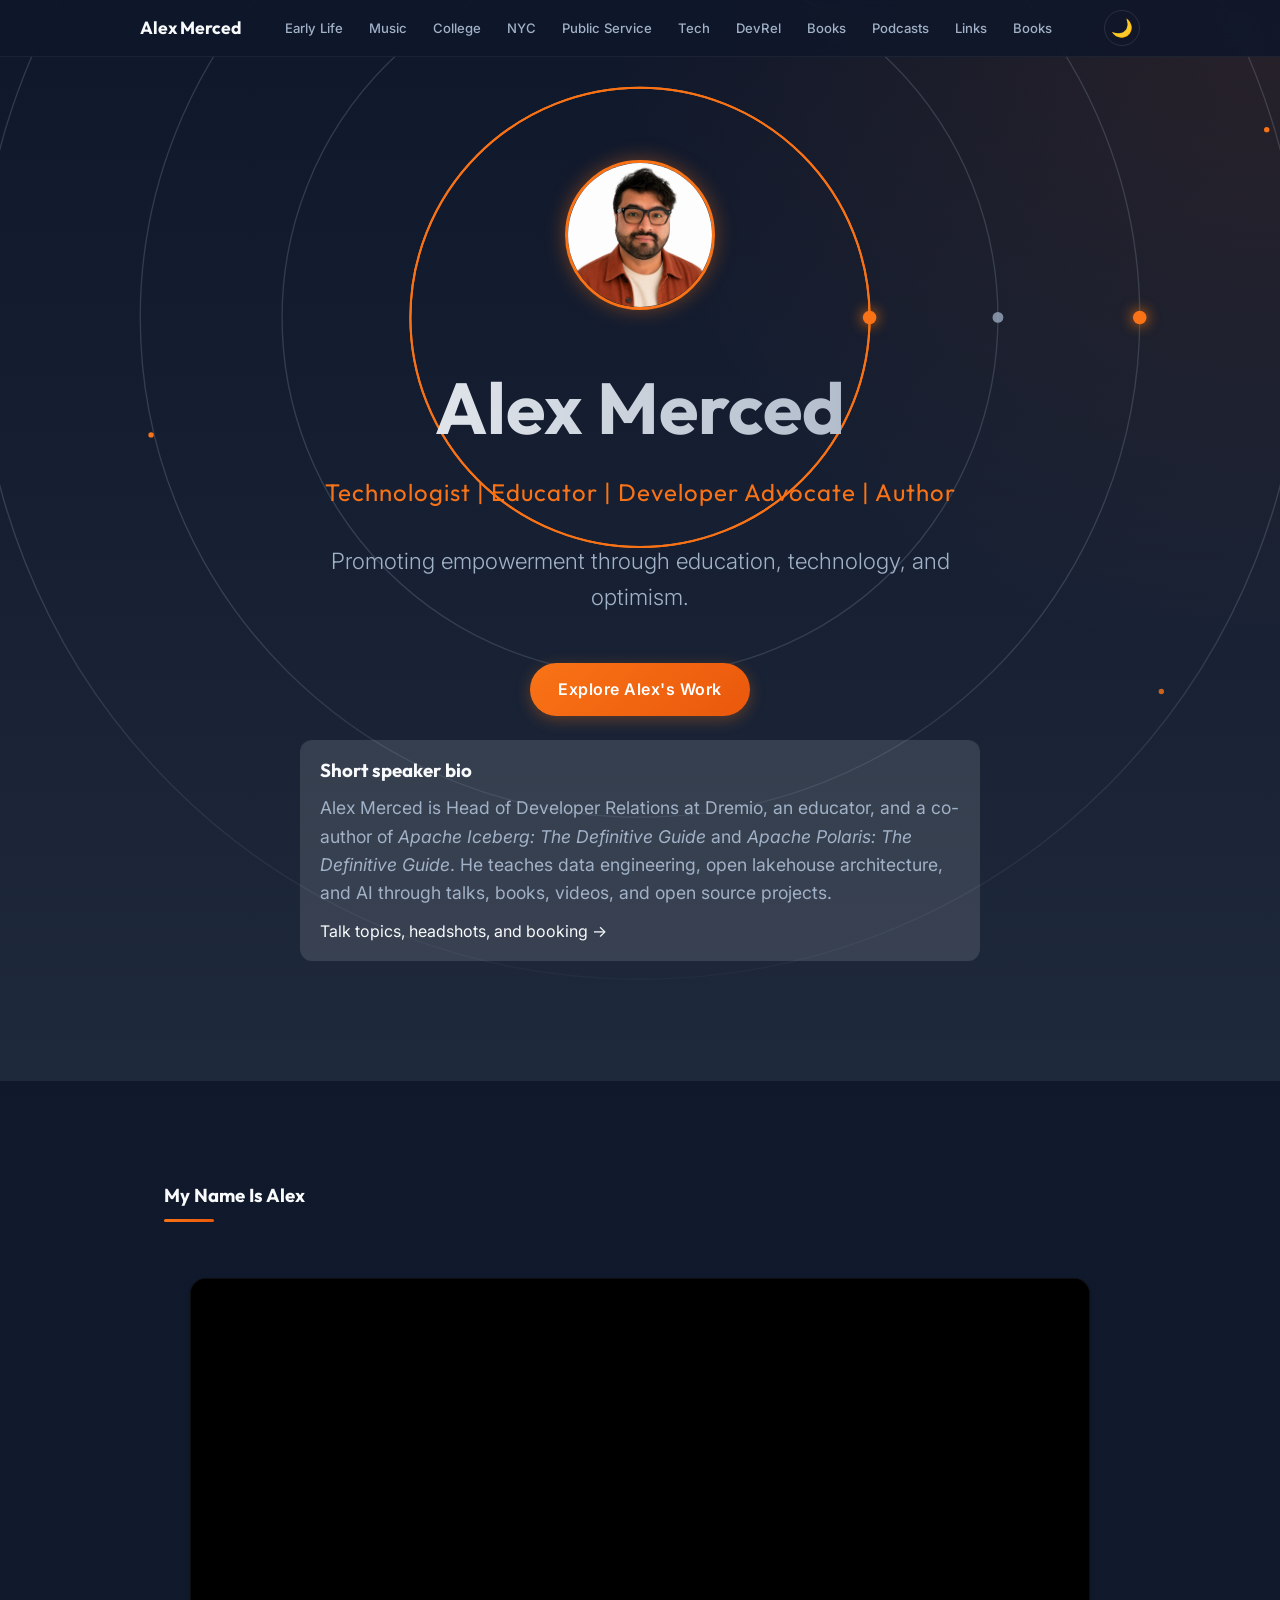
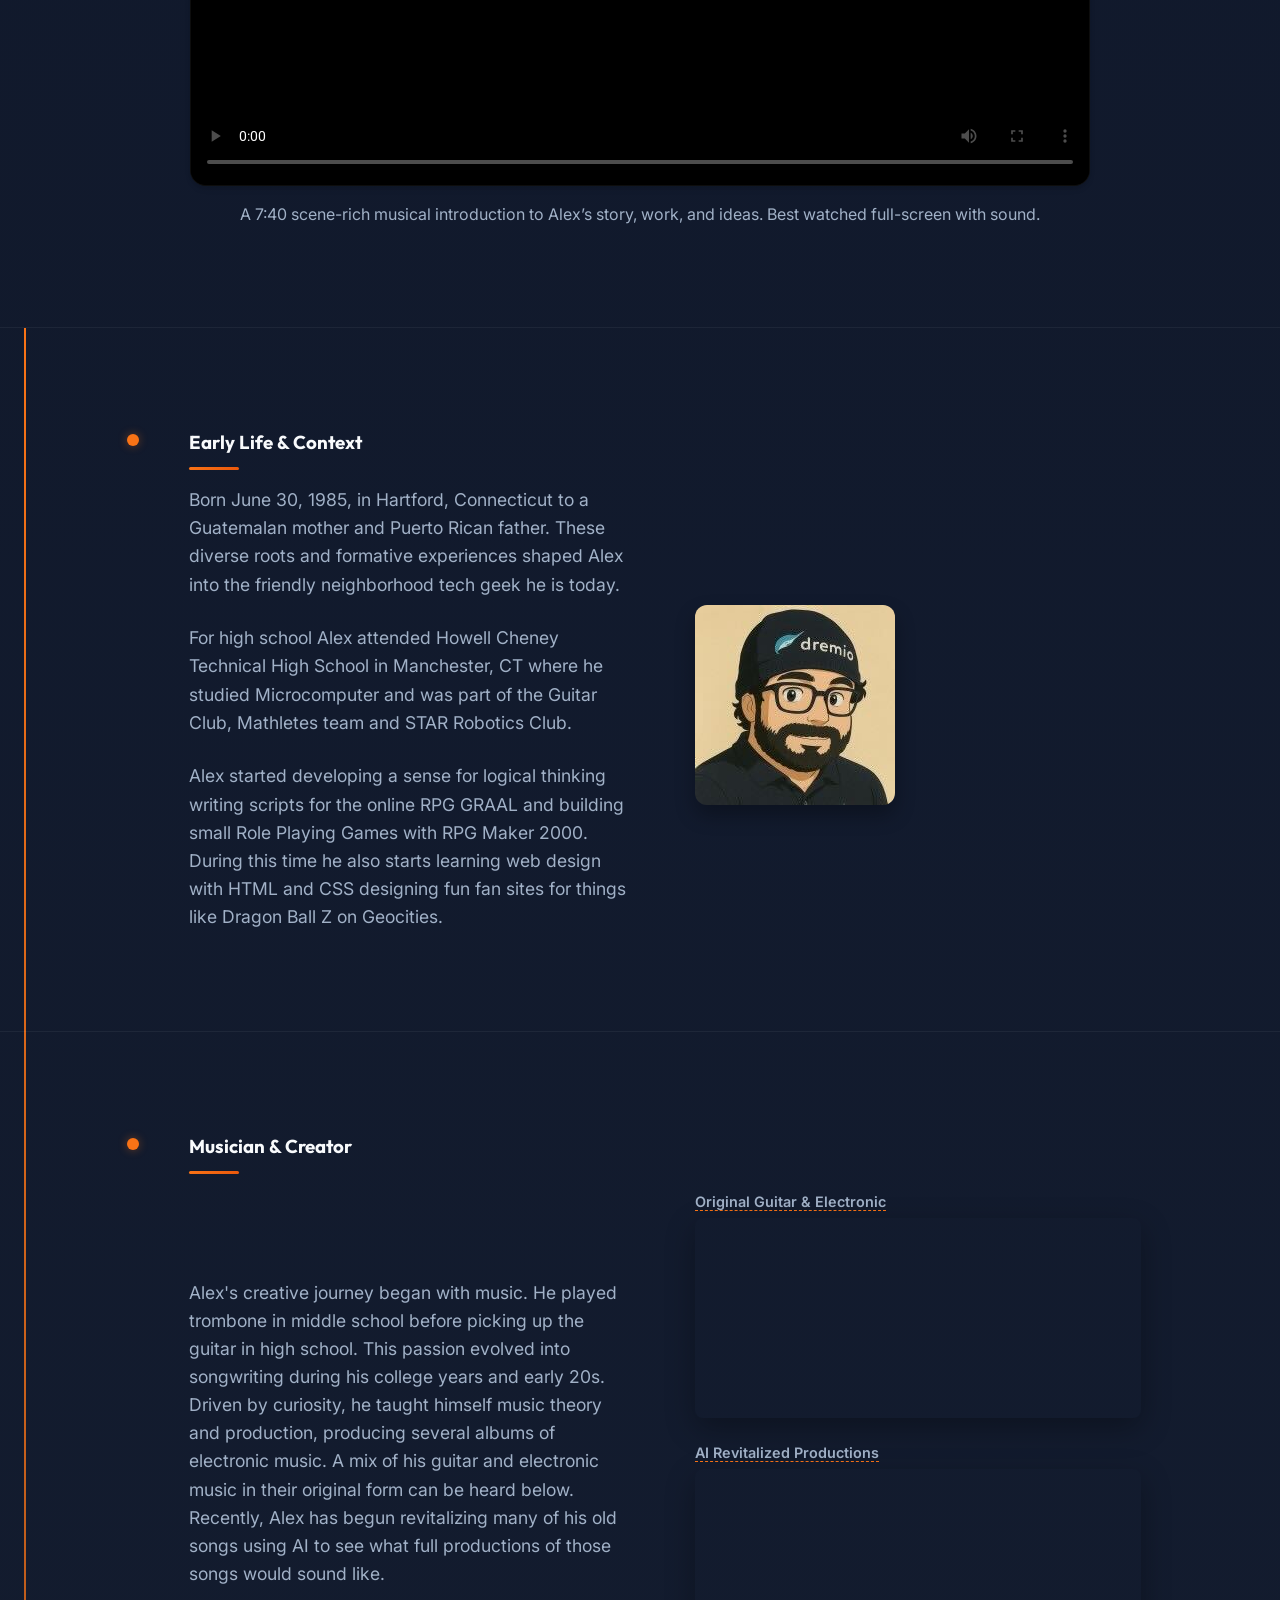
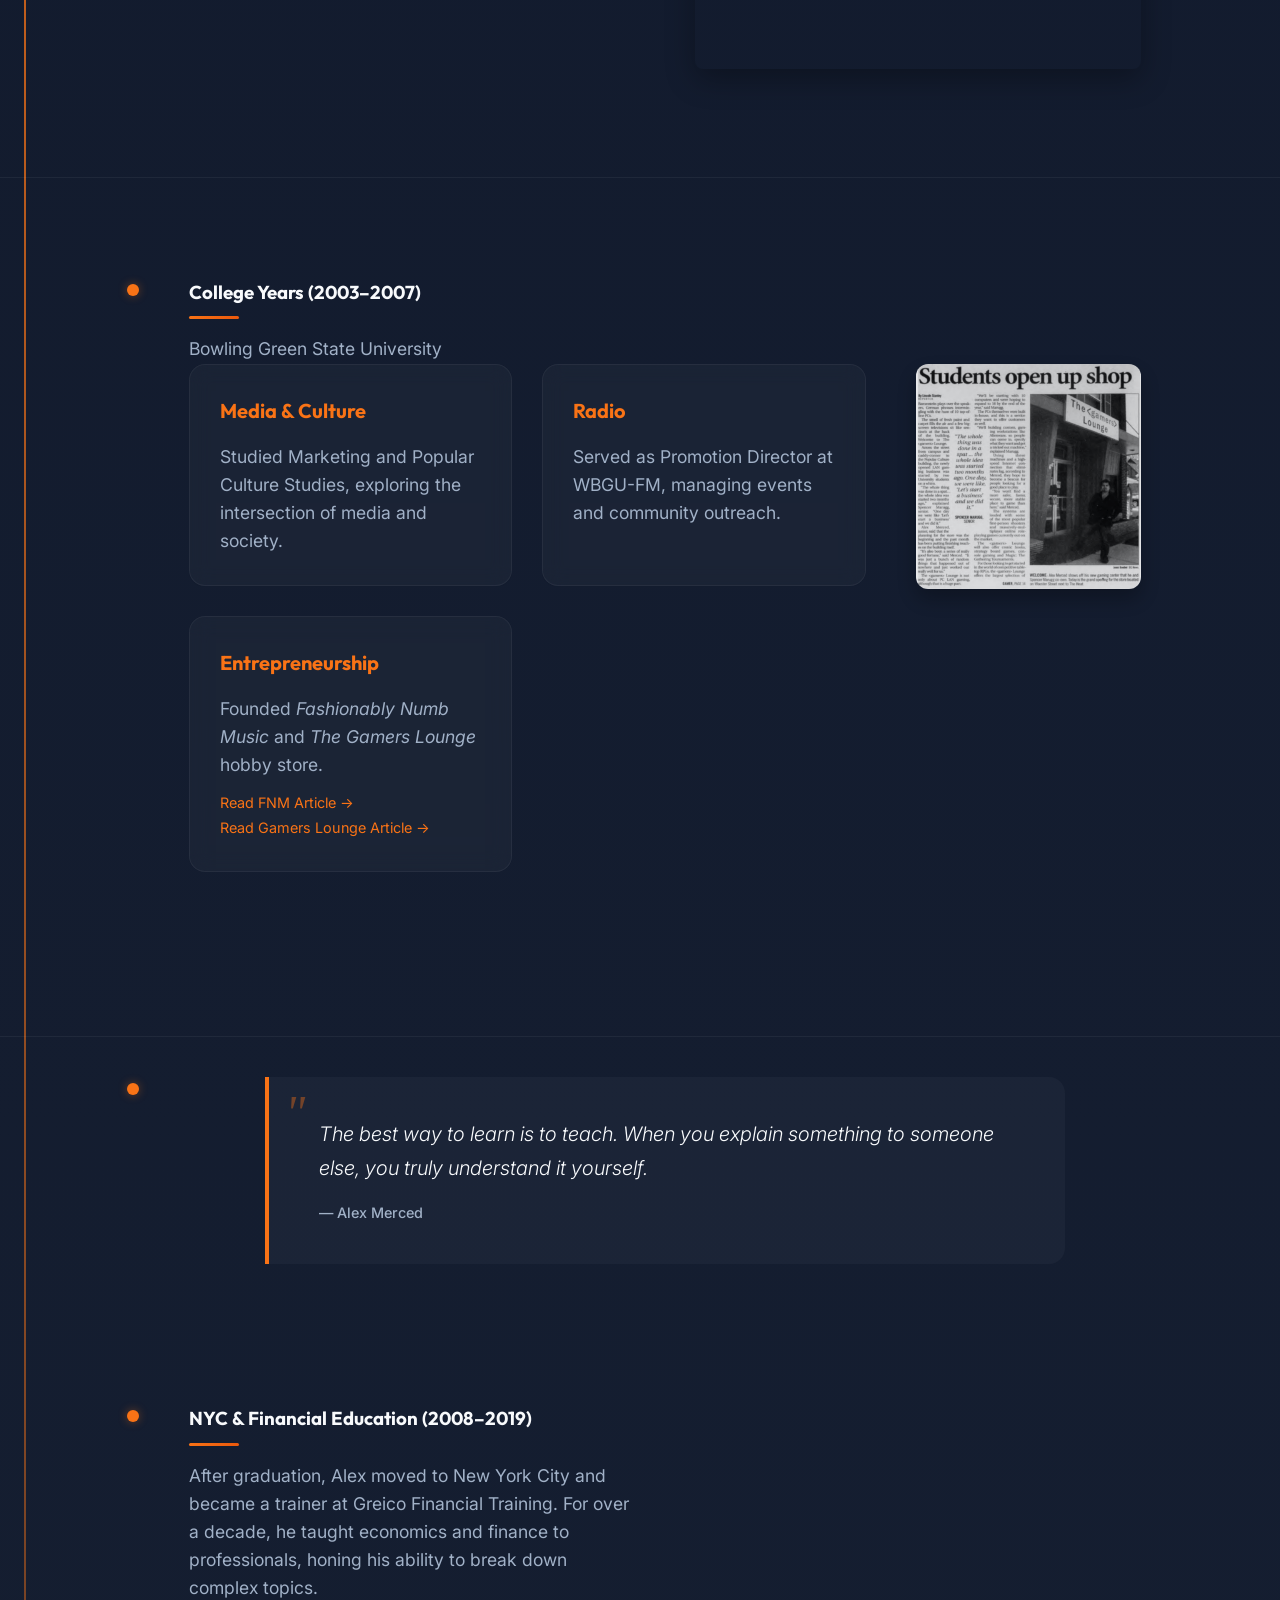
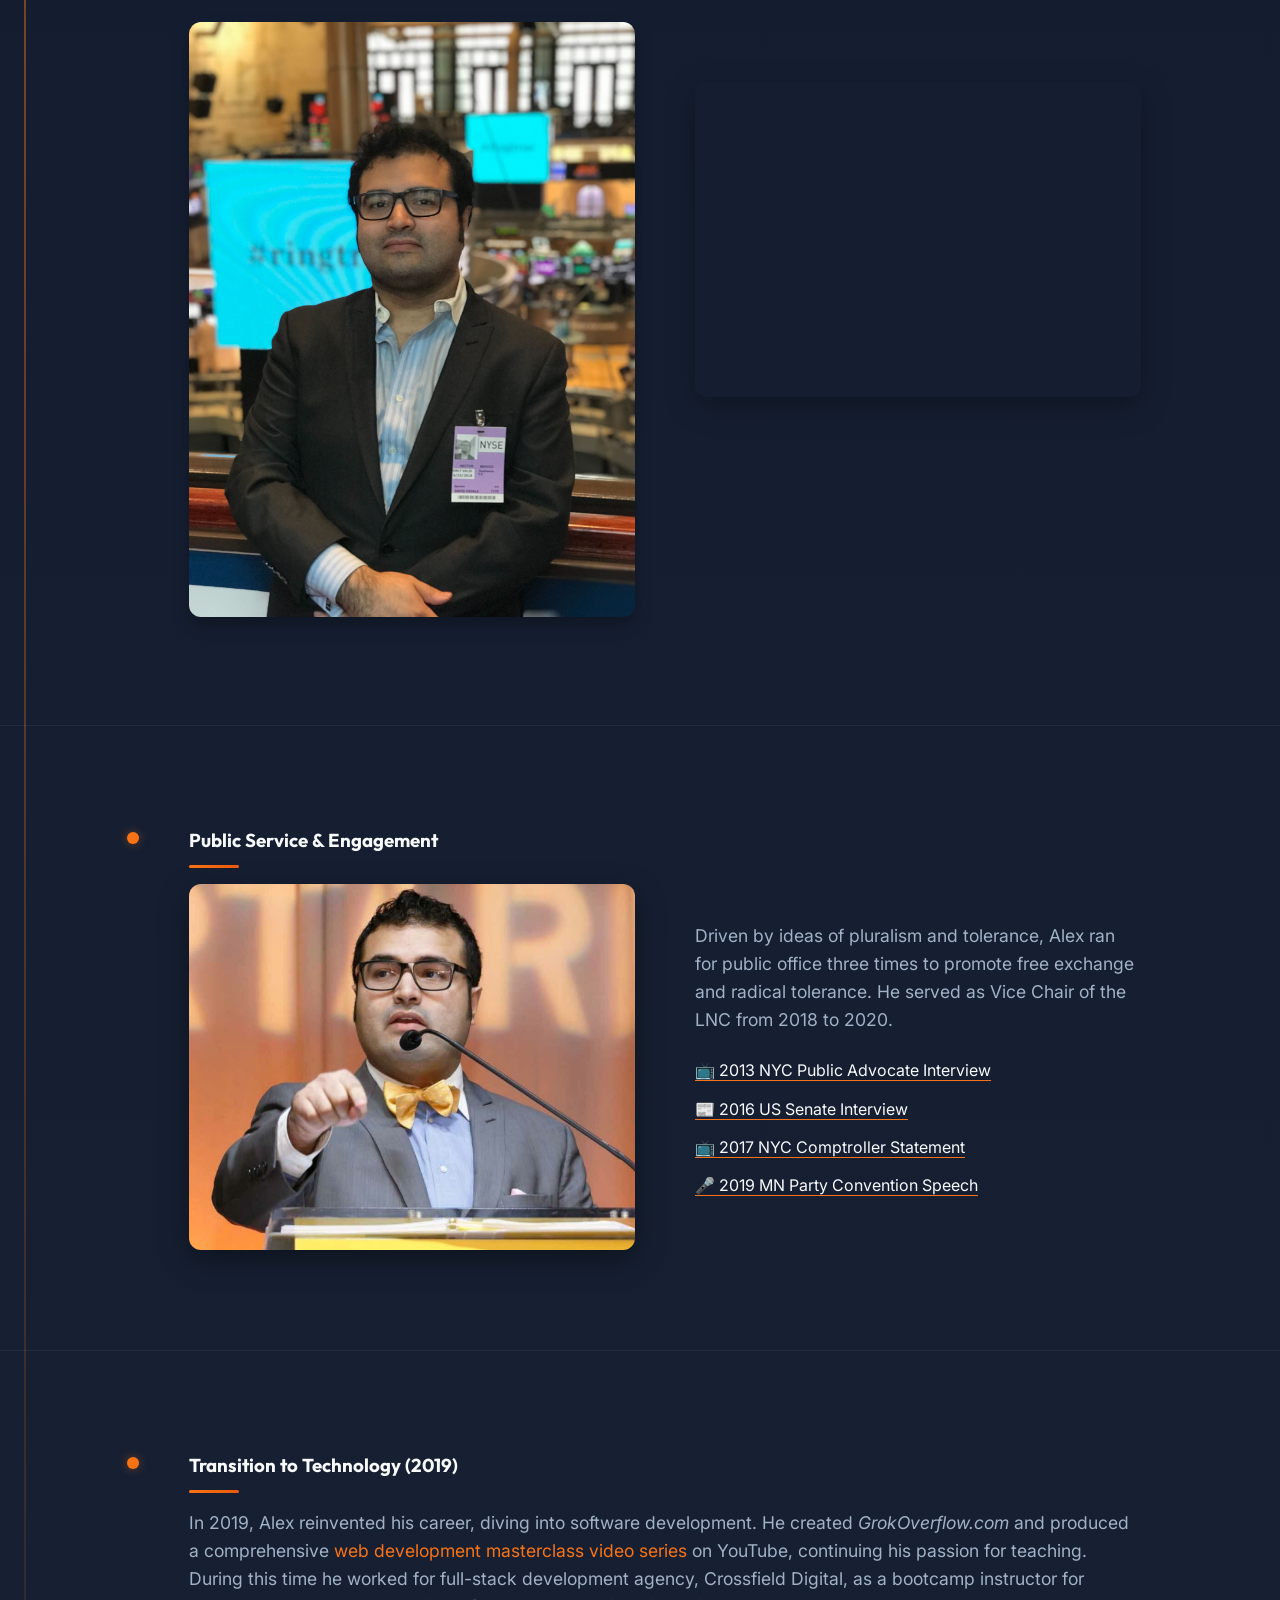
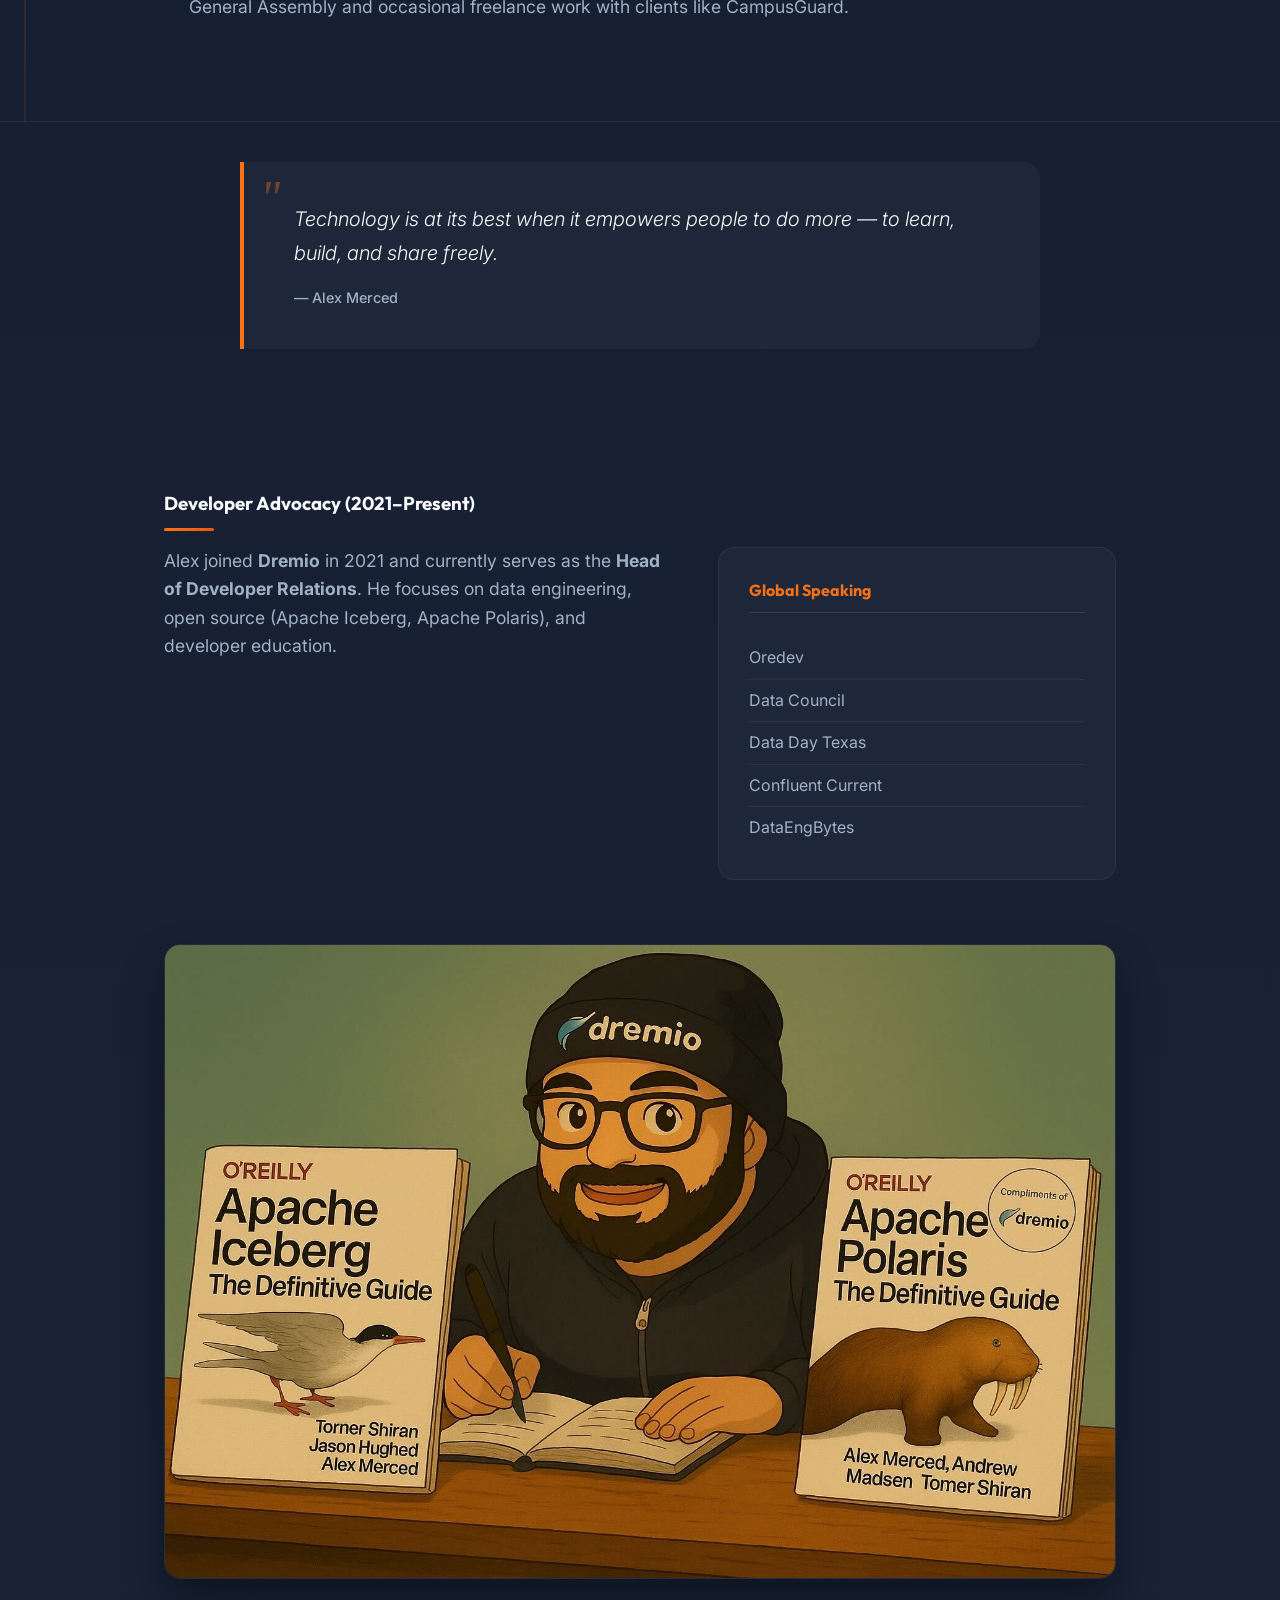
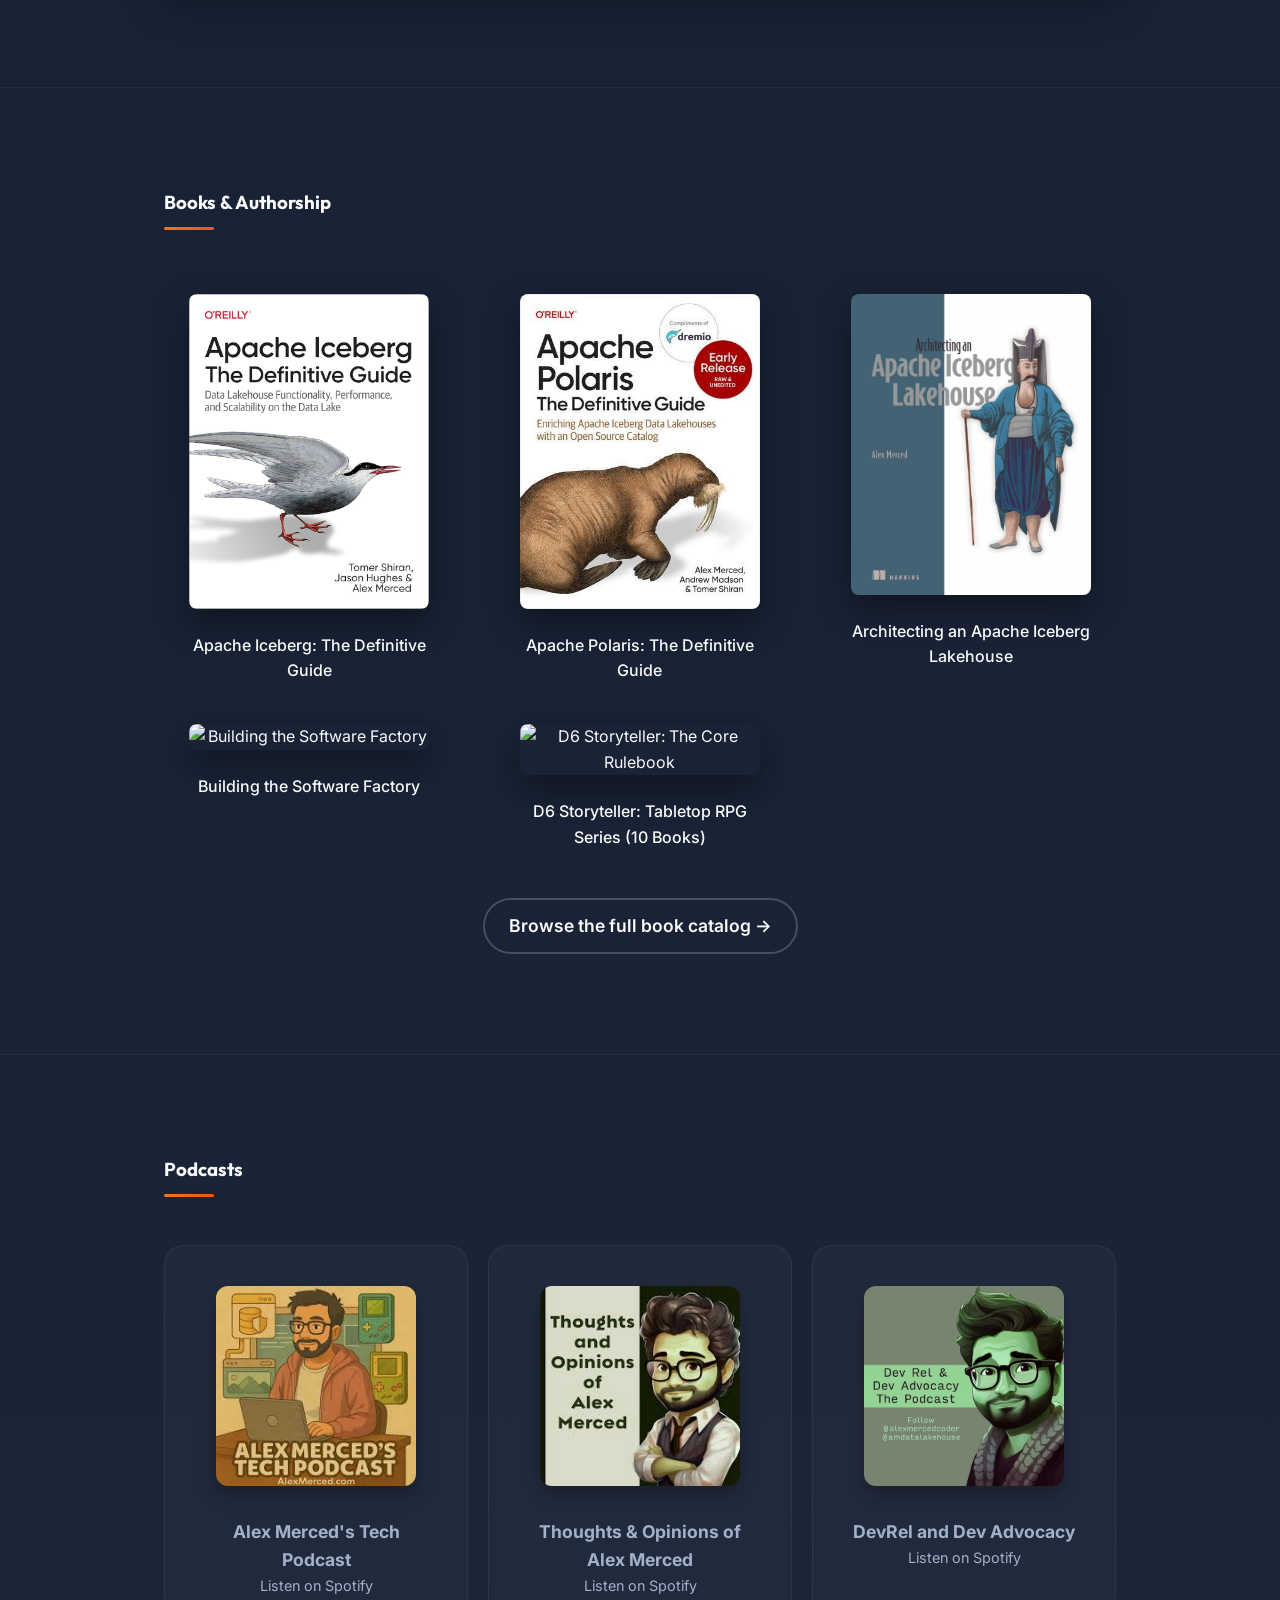
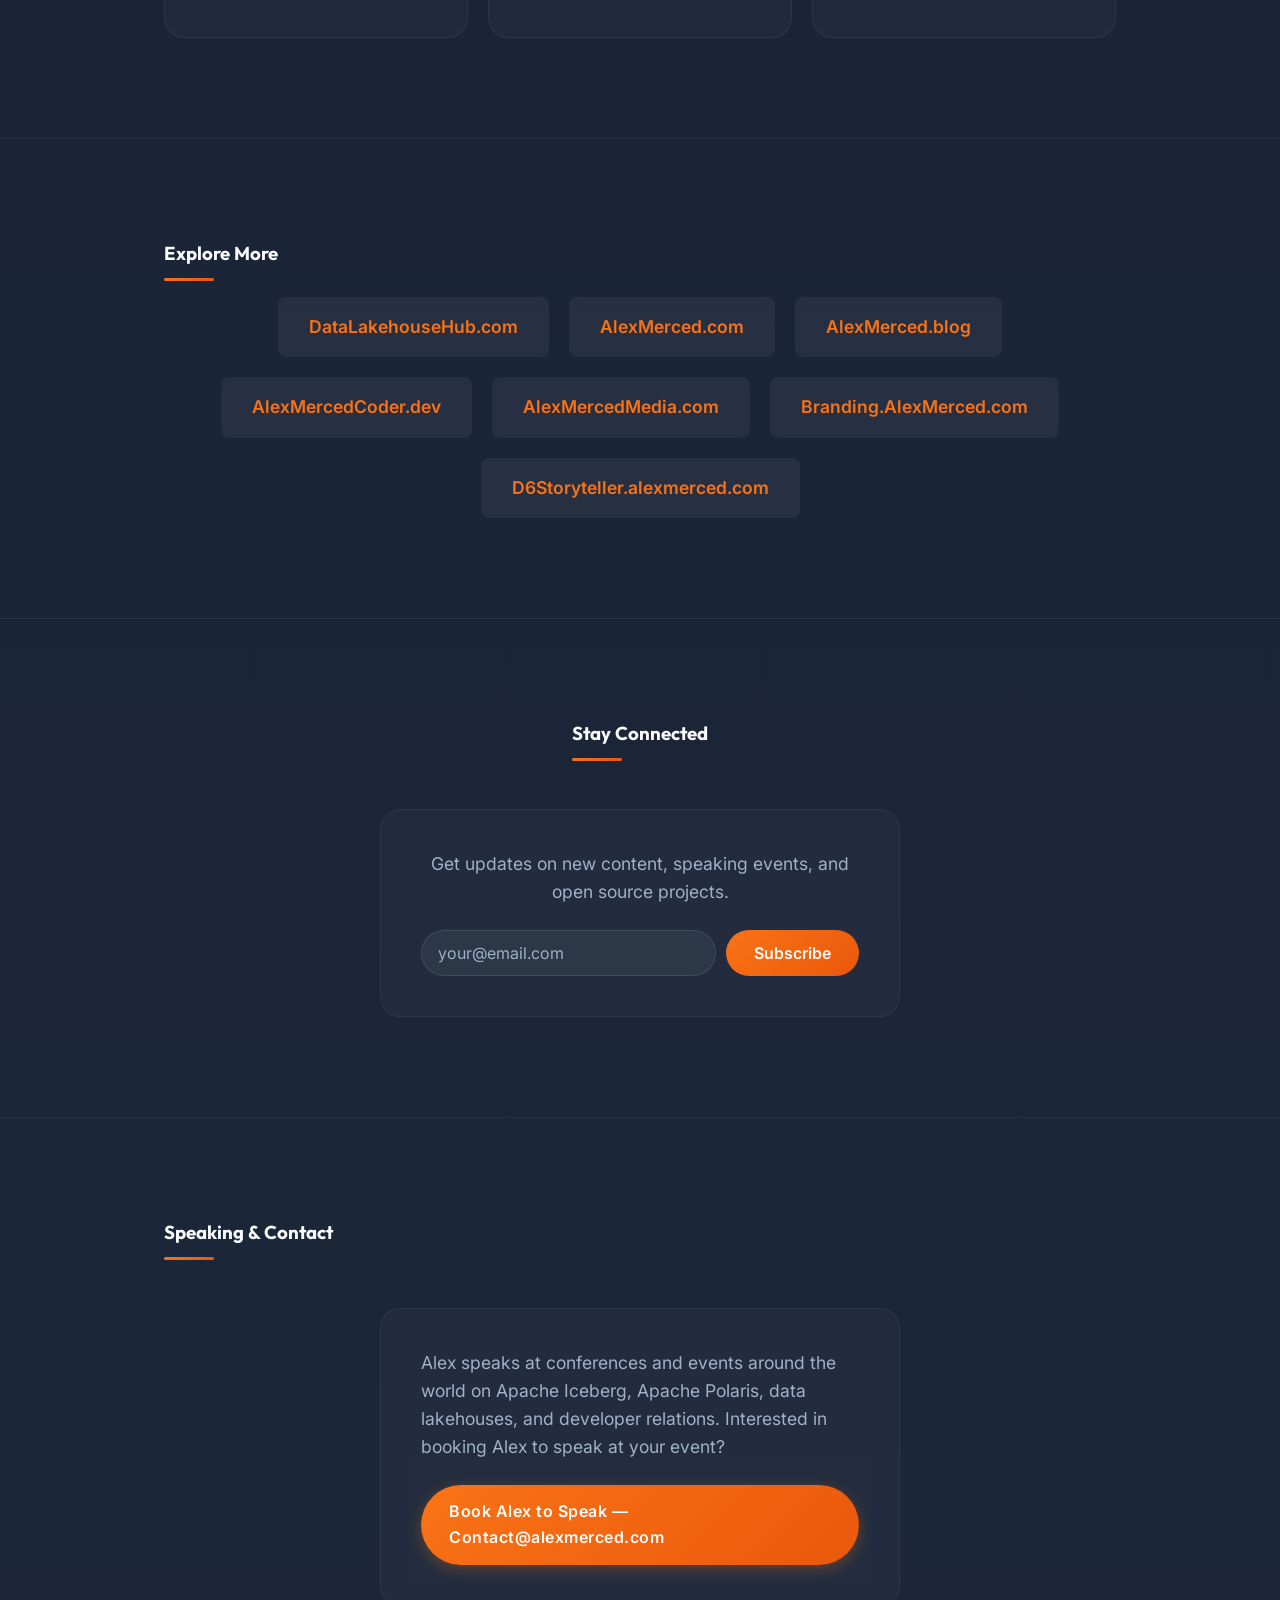
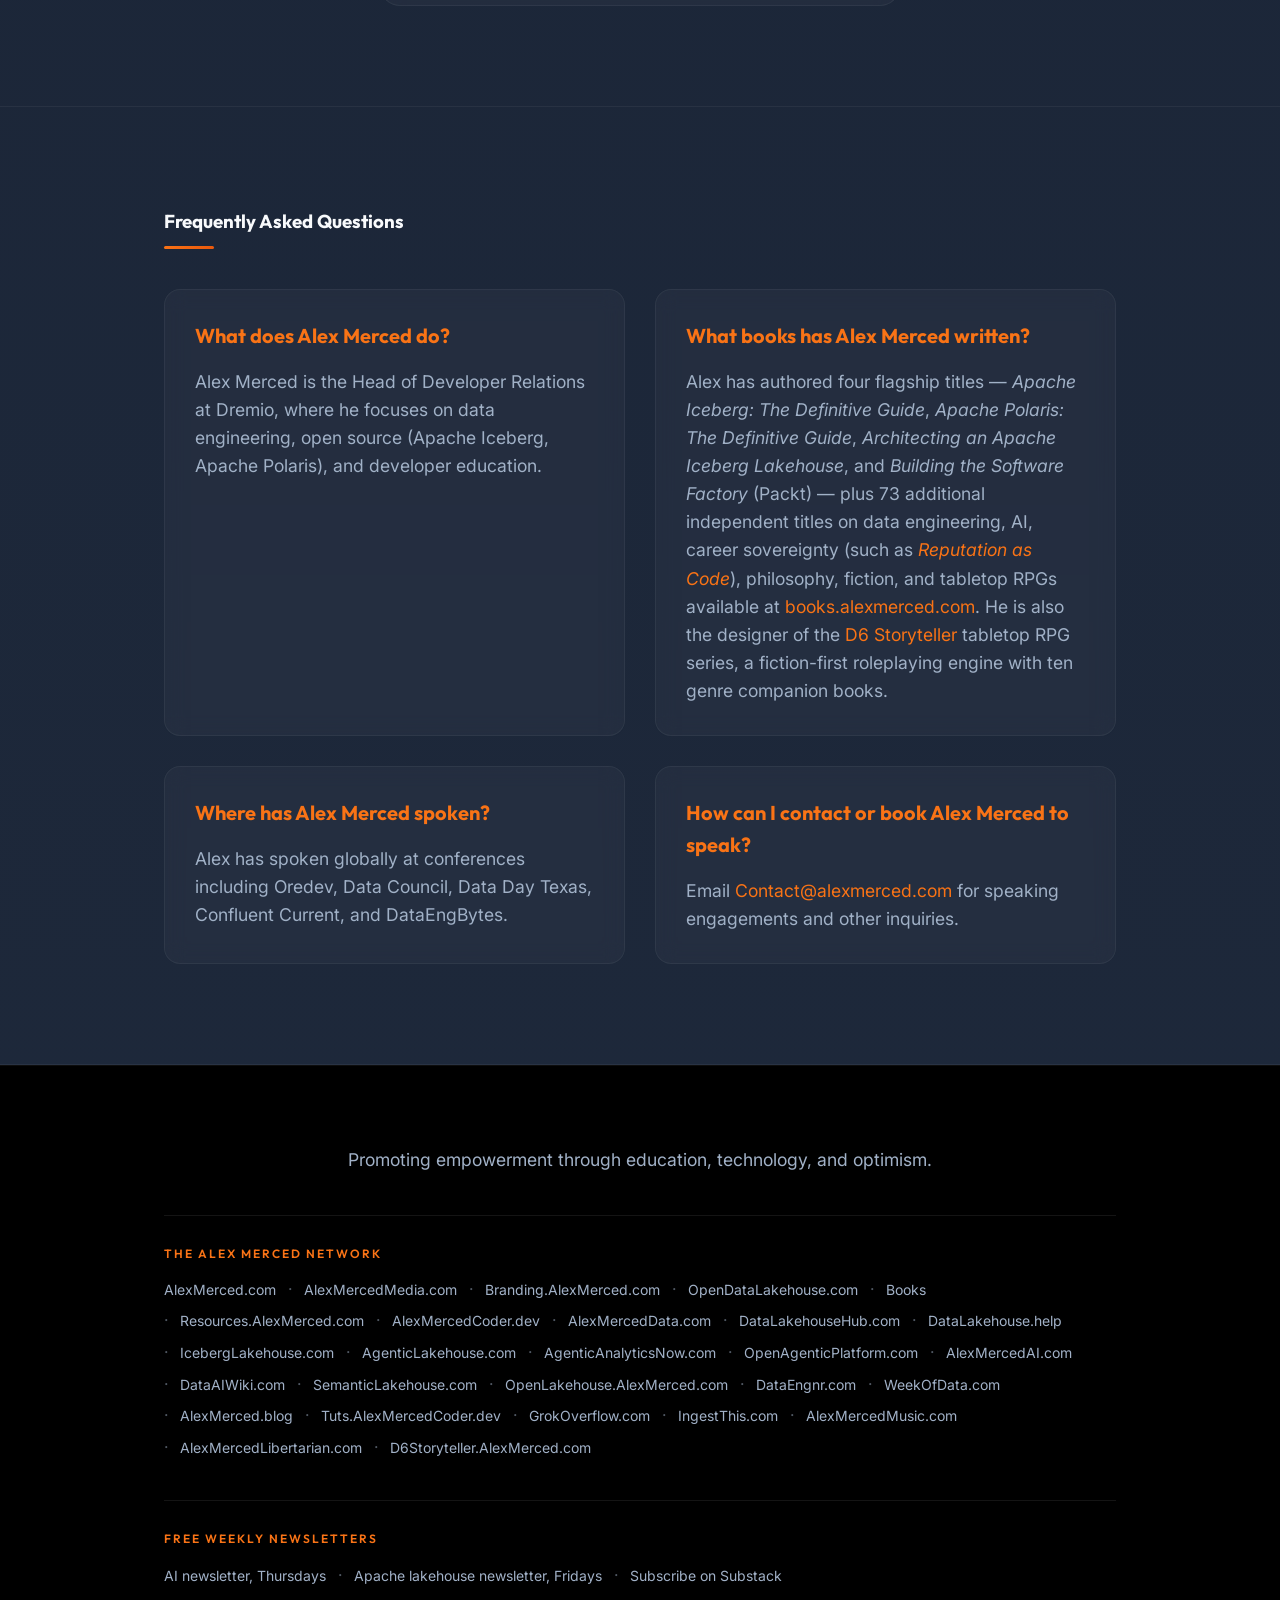
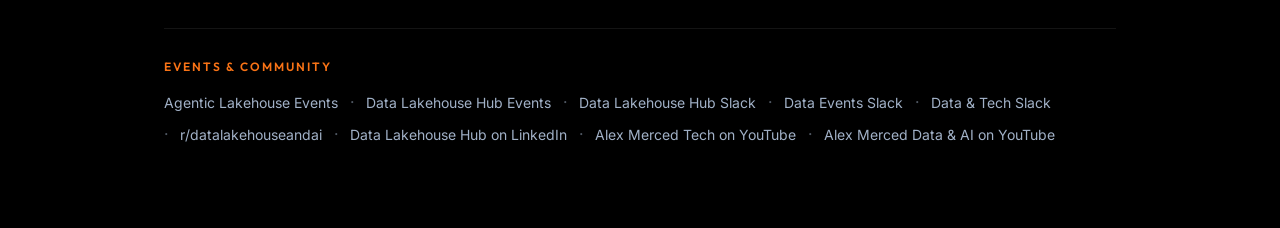
==== index.html @ 14587ad0 "Improve visitor paths and technical guidance" ====
<!DOCTYPE html>
<html lang="en">

<head>
    <meta charset="UTF-8">
    <meta name="viewport" content="width=device-width, initial-scale=1.0">
    <meta name="description"
        content="Who is Alex Merced? Discover the story of a Technologist, Educator, Developer Advocate, and Author.">
    <link rel="canonical" href="https://whoisalexmerced.com/" />
    <title>Who Is Alex Merced? | Technologist, Educator & Developer Advocate</title>

    <!-- Open Graph / Facebook -->
    <meta property="og:type" content="website">
    <meta property="og:url" content="https://whoisalexmerced.com/">
    <meta property="og:title" content="Who Is Alex Merced?">
    <meta property="og:description"
        content="Discover the story of a Technologist, Educator, Developer Advocate, and Author.">
    <meta property="og:image" content="https://whoisalexmerced.com/assets/img/alex-merced-headshot.jpg">

    <!-- Twitter -->
    <meta property="twitter:card" content="summary_large_image">
    <meta property="twitter:url" content="https://whoisalexmerced.com/">
    <meta property="twitter:title" content="Who Is Alex Merced?">
    <meta property="twitter:description"
        content="Discover the story of a Technologist, Educator, Developer Advocate, and Author.">
    <meta property="twitter:image" content="https://whoisalexmerced.com/assets/img/alex-merced-headshot.jpg">

    <!-- Favicon -->
    <link rel="icon" type="image/png" href="assets/img/favicon.png">
    <link rel="apple-touch-icon" href="assets/img/favicon.png">

    <!-- Preload critical assets -->
    <link rel="preload" as="image" href="assets/img/alex-merced-headshot.webp">
    <link rel="preload" as="font"
        href="https://fonts.gstatic.com/s/outfit/v11/QGYyz_MVcBeNP4NjuGObqx1XmO1I4TC1C4G-EiAou6Y.woff2" crossorigin>

    <!-- Fonts -->
    <link rel="preconnect" href="https://fonts.googleapis.com">
    <link rel="preconnect" href="https://fonts.gstatic.com" crossorigin>
    <link
        href="https://fonts.googleapis.com/css2?family=Inter:wght@400;600;700&family=Roboto:wght@400;500;700&display=swap"
        rel="stylesheet">

    <!-- Styles -->
    <link rel="stylesheet" href="style.css">

    <!-- JSON-LD Schema -->
    <script type="application/ld+json">
    {
      "@context": "https://schema.org",
      "@type": "Person",
      "name": "Alex Merced",
      "birthDate": "1985-06-30",
      "birthPlace": "Hartford, Connecticut",
      "jobTitle": "Head of Developer Relations",
      "worksFor": {
        "@type": "Organization",
        "name": "Dremio"
      },
      "hasOccupation": {
        "@type": "Occupation",
        "name": "Head of Developer Relations",
        "occupationLocation": {
          "@type": "Organization",
          "name": "Dremio"
        }
      },
      "alumniOf": {
        "@type": "CollegeOrUniversity",
        "name": "Bowling Green State University"
      },
      "url": "https://whoisalexmerced.com",
      "sameAs": [
        "https://alexmerced.com",
        "https://twitter.com/alexmercedcoder",
        "https://www.linkedin.com/in/alexmerced/",
        "https://alexmerced.blog",
        "https://alexmercedcoder.dev",
        "https://www.youtube.com/@AlexMercedCoder",
        "https://www.youtube.com/@alexmerceddata",
        "https://datalakehousehub.com",
        "https://books.alexmerced.com",
        "https://branding.alexmerced.com",
        "https://alexmercedmedia.com",
        "https://d6storyteller.alexmerced.com"
      ],
      "knowsAbout": ["Data Engineering", "Apache Iceberg", "Software Development", "Economics", "Developer Advocacy"],
      "image": "https://whoisalexmerced.com/assets/img/alex-merced-headshot.jpg"
    }
    </script>

    <!-- VideoObject JSON-LD Schema -->
    <script type="application/ld+json">
    {
      "@context": "https://schema.org",
      "@type": "VideoObject",
      "name": "My Name Is Alex",
      "description": "A scene-rich music video introducing Alex Merced, his story, and the ideas that connect his work.",
      "thumbnailUrl": "https://alexmerced.com/my-name-is-alex-poster.jpg",
      "uploadDate": "2026-09-02T00:00:00+00:00",
      "duration": "PT7M40S",
      "contentUrl": "https://alexmerced.com/my-name-is-alex.mp4",
      "embedUrl": "https://whoisalexmerced.com/#brand-video",
      "about": {
        "@type": "Person",
        "name": "Alex Merced",
        "url": "https://whoisalexmerced.com"
      },
      "author": {
        "@type": "Person",
        "name": "Alex Merced",
        "url": "https://whoisalexmerced.com"
      },
      "publisher": {
        "@type": "Person",
        "name": "Alex Merced",
        "url": "https://whoisalexmerced.com"
      }
    }
    </script>

    <!-- FAQPage JSON-LD Schema -->
    <script type="application/ld+json">
    {
      "@context": "https://schema.org",
      "@type": "FAQPage",
      "mainEntity": [
        {
          "@type": "Question",
          "name": "What does Alex Merced do?",
          "acceptedAnswer": {
            "@type": "Answer",
            "text": "Alex Merced is the Head of Developer Relations at Dremio, where he focuses on data engineering, open source technologies like Apache Iceberg and Apache Polaris, and developer education."
          }
        },
        {
          "@type": "Question",
          "name": "What books has Alex Merced written?",
          "acceptedAnswer": {
            "@type": "Answer",
            "text": "Alex Merced is the author of four flagship titles: 'Apache Iceberg: The Definitive Guide' (O'Reilly), 'Apache Polaris: The Definitive Guide' (O'Reilly), 'Architecting an Apache Iceberg Lakehouse' (Manning), and 'Building the Software Factory' (Packt, with Benedikt Stemmildt), along with 73 additional independent titles on data engineering, AI, career sovereignty ('Reputation as Code' at branding.alexmerced.com), philosophy, fiction, and tabletop RPGs available at books.alexmerced.com. He is also the designer of the D6 Storyteller tabletop RPG series, a fiction-first roleplaying engine with ten genre companion books at d6storyteller.alexmerced.com."
          }
        },
        {
          "@type": "Question",
          "name": "Where has Alex Merced spoken?",
          "acceptedAnswer": {
            "@type": "Answer",
            "text": "Alex Merced has spoken globally at conferences including Oredev, Data Council, Data Day Texas, Confluent Current, and DataEngBytes."
          }
        },
        {
          "@type": "Question",
          "name": "How can I contact or book Alex Merced to speak?",
          "acceptedAnswer": {
            "@type": "Answer",
            "text": "You can contact Alex Merced for speaking engagements and other inquiries by emailing Contact@alexmerced.com."
          }
        }
      ]
    }
    </script>
</head>

<body>

    <!-- Skip to content -->
    <a href="#hero" class="skip-link">Skip to content</a>

    <!-- Sticky Navigation -->
    <nav class="site-nav" aria-label="Main navigation">
        <div class="nav-inner">
            <a href="#hero" class="nav-brand">Alex Merced</a>
            <button class="nav-hamburger" aria-label="Toggle navigation menu" aria-expanded="false">☰</button>
            <ul class="nav-links">
                <li><a href="#early-life">Early Life</a></li>
                <li><a href="#music">Music</a></li>
                <li><a href="#college">College</a></li>
                <li><a href="#economics">NYC</a></li>
                <li><a href="#public-service">Public Service</a></li>
                <li><a href="#tech-transition">Tech</a></li>
                <li><a href="#devrel">DevRel</a></li>
                <li><a href="#books">Books</a></li>
                <li><a href="#podcasts">Podcasts</a></li>
                <li><a href="#projects">Links</a></li>
                <li><a href="/books/">Books</a></li>
            </ul>
            <button class="theme-toggle" aria-label="Toggle light/dark mode">🌙</button>
        </div>
    </nav>

    <!-- Hero Section -->
    <header id="hero">
        <svg class="hero-orbits" viewBox="0 0 1200 800" preserveAspectRatio="xMidYMin slice" aria-hidden="true" focusable="false">
            <defs>
                <linearGradient id="wam-fade" x1="0" y1="0" x2="0" y2="800" gradientUnits="userSpaceOnUse">
                    <stop offset="0" stop-color="#fff"/>
                    <stop offset="0.55" stop-color="#fff"/>
                    <stop offset="1" stop-color="#000"/>
                </linearGradient>
                <mask id="wam-mask"><rect width="1200" height="800" fill="url(#wam-fade)"/></mask>
                <filter id="wam-glow" x="-300%" y="-300%" width="700%" height="700%">
                    <feGaussianBlur stdDeviation="5" result="blur"/>
                    <feMerge><feMergeNode in="blur"/><feMergeNode in="SourceGraphic"/></feMerge>
                </filter>
            </defs>

            <g mask="url(#wam-mask)">
                <!-- Orbit paths -->
                <g class="wo-ring">
                    <circle cx="600" cy="235" r="170"/>
                    <circle cx="600" cy="235" r="265"/>
                    <circle cx="600" cy="235" r="370"/>
                    <circle cx="600" cy="235" r="490"/>
                </g>

                <!-- A signal going out from the centre -->
                <circle class="wo-pulse" cx="600" cy="235" r="170"/>
                <circle class="wo-pulse wo-pulse--b" cx="600" cy="235" r="170"/>

                <!-- The four facets, each riding its own orbit -->
                <g class="wo-spin wo-spin--1">
                    <circle class="wo-dot wo-dot--accent" cx="770" cy="235" r="5" filter="url(#wam-glow)"/>
                </g>
                <g class="wo-spin wo-spin--2">
                    <circle class="wo-dot" cx="865" cy="235" r="4"/>
                </g>
                <g class="wo-spin wo-spin--3">
                    <circle class="wo-dot wo-dot--accent" cx="970" cy="235" r="5" filter="url(#wam-glow)"/>
                </g>
                <g class="wo-spin wo-spin--4">
                    <circle class="wo-dot" cx="1090" cy="235" r="4"/>
                </g>

                <!-- Distant constellation -->
                <g class="wo-stars">
                    <circle cx="112" cy="118" r="2" style="animation-delay:-0.4s"/>
                    <circle cx="238" cy="322" r="2" style="animation-delay:-1.7s"/>
                    <circle cx="76" cy="486" r="2" style="animation-delay:-3.1s"/>
                    <circle cx="1064" cy="96" r="2" style="animation-delay:-2.2s"/>
                    <circle cx="1142" cy="330" r="2" style="animation-delay:-0.9s"/>
                    <circle cx="986" cy="512" r="2" style="animation-delay:-2.8s"/>
                </g>
            </g>
        </svg>
        <div class="container">
            <div class="profile-img-container reveal">
                <picture>
                    <source srcset="assets/img/alex-merced-headshot.webp" type="image/webp">
                    <img src="assets/img/alex-merced-headshot.jpg" alt="Alex Merced" class="profile-img" width="150" height="150" fetchpriority="high">
                </picture>
            </div>
            <h1 class="reveal">Alex Merced</h1>
            <h2 class="reveal">Technologist | Educator | Developer Advocate | Author</h2>
            <p class="mission reveal">Promoting empowerment through education, technology, and optimism.</p>
            <a href="https://alexmerced.com" class="btn-primary reveal">Explore Alex's Work</a>
            <div class="reveal" style="max-width: 680px; margin: 1.5rem auto 0; padding: 1rem 1.25rem; background: rgba(255,255,255,.12); border-radius: 12px; text-align: left;">
                <h3 style="margin: 0 0 .5rem;">Short speaker bio</h3>
                <p style="margin: 0 0 .75rem;">Alex Merced is Head of Developer Relations at Dremio, an educator, and a co-author of <em>Apache Iceberg: The Definitive Guide</em> and <em>Apache Polaris: The Definitive Guide</em>. He teaches data engineering, open lakehouse architecture, and AI through talks, books, videos, and open source projects.</p>
                <a href="https://alexmerced.com/speaking">Talk topics, headshots, and booking →</a>
            </div>
        </div>
    </header>

    <!-- Brand music video -->
    <section id="brand-video">
        <div class="container reveal">
            <h3>My Name Is Alex</h3>
            <figure class="video-figure">
                <div class="video-frame">
                    <video
                        controls
                        preload="metadata"
                        playsinline
                        poster="https://alexmerced.com/my-name-is-alex-poster.jpg"
                        aria-label="My Name Is Alex music video"
                        width="1920" height="1080">
                        <source src="https://alexmerced.com/my-name-is-alex.mp4" type="video/mp4">
                        Your browser does not support embedded video.
                        <a href="https://alexmerced.com/my-name-is-alex.mp4">Open the video</a>.
                    </video>
                </div>
                <figcaption>A 7:40 scene-rich musical introduction to Alex’s story, work, and ideas. Best watched full-screen with sound.</figcaption>
            </figure>
        </div>
    </section>

    <!-- Timeline wrapper for life story sections -->
    <div class="timeline">

        <!-- Early Life -->
        <section id="early-life" class="timeline-item">
            <div class="container reveal">
                <h3>Early Life & Context</h3>
                <div class="content-split">
                    <div class="text">
                        <p>Born June 30, 1985, in Hartford, Connecticut to a Guatemalan mother and Puerto Rican father.
                            These diverse roots and formative experiences shaped Alex into the friendly neighborhood
                            tech
                            geek he is today.</p>
                        <br>
                        <p>For high school Alex attended Howell Cheney Technical High School in Manchester, CT where he
                            studied Microcomputer and was part of the Guitar Club, Mathletes team and STAR Robotics
                            Club.</p>
                        <br>
                        <p>Alex started developing a sense for logical thinking writing scripts for the online RPG GRAAL
                            and
                            building small Role Playing Games with RPG Maker 2000. During this time he also starts
                            learning
                            web design with HTML and CSS designing fun fan sites for things like Dragon Ball Z on
                            Geocities.
                        </p>
                    </div>
                    <div class="media">
                        <img src="assets/img/alex-dremio-cartoon.jpg" alt="Alex Merced Cartoon"
                            style="max-width:300px; border-radius:12px; box-shadow: 0 10px 20px rgba(0,0,0,0.3);">
                    </div>
                </div>
            </div>
        </section>

        <!-- Music Section -->
        <section id="music" class="timeline-item">
            <div class="container reveal">
                <h3>Musician & Creator</h3>
                <div class="content-split">
                    <div class="text">
                        <p>Alex's creative journey began with music. He played trombone in middle school before picking
                            up
                            the guitar in high school. This passion evolved into songwriting during his college years
                            and
                            early 20s.</p>
                        <p>Driven by curiosity, he taught himself music theory and production, producing several albums
                            of
                            electronic music. A mix of his guitar and electronic music in their original form can be
                            heard
                            below.</p>
                        <p>Recently, Alex has begun revitalizing many of his old songs using AI to see what full
                            productions
                            of those songs would sound like.</p>
                    </div>
                    <div class="media" style="display: flex; flex-direction: column; gap: 15px;">
                        <div>
                            <p style="font-size: 0.9rem; margin-bottom: 5px; font-weight: 600;"><a
                                    href="https://www.youtube.com/playlist?list=PL0DCC201C0F84EB13" target="_blank"
                                    style="color: inherit; text-decoration: none; border-bottom: 1px dashed var(--accent-orange);">Original
                                    Guitar & Electronic</a>
                            </p>
                            <iframe width="100%" height="200"
                                src="https://www.youtube.com/embed/videoseries?list=PL0DCC201C0F84EB13"
                                title="Alex Merced Original Music" frameborder="0"
                                allow="accelerometer; autoplay; clipboard-write; encrypted-media; gyroscope; picture-in-picture"
                                allowfullscreen loading="lazy" style="border-radius: 8px;"></iframe>
                        </div>
                        <div>
                            <p style="font-size: 0.9rem; margin-bottom: 5px; font-weight: 600;"><a
                                    href="https://www.youtube.com/playlist?list=PL_Jk7a1xK5B9_BbyWoAvFc" target="_blank"
                                    style="color: inherit; text-decoration: none; border-bottom: 1px dashed var(--accent-orange);">AI
                                    Revitalized Productions</a>
                            </p>
                            <iframe width="100%" height="200" src="https://www.youtube.com/embed/n_BbyWoAvFc"
                                title="AI Revitalized Songs" frameborder="0"
                                allow="accelerometer; autoplay; clipboard-write; encrypted-media; gyroscope; picture-in-picture"
                                allowfullscreen loading="lazy" style="border-radius: 8px;"></iframe>
                        </div>
                    </div>
                </div>
            </div>
        </section>

        <!-- College Years -->
        <section id="college" class="timeline-item">
            <div class="container reveal">
                <h3>College Years (2003–2007)</h3>
                <p class="subtitle">Bowling Green State University</p>
                <div class="split-layout">
                    <div class="bio">
                        <div class="card-grid" style="margin-top:0;">
                            <div class="card">
                                <h4>Media & Culture</h4>
                                <p>Studied Marketing and Popular Culture Studies, exploring the intersection of media
                                    and
                                    society.</p>
                            </div>
                            <div class="card">
                                <h4>Radio</h4>
                                <p>Served as Promotion Director at WBGU-FM, managing events and community outreach.</p>
                            </div>
                            <div class="card">
                                <h4>Entrepreneurship</h4>
                                <p>Founded <em>Fashionably Numb Music</em> and <em>The Gamers Lounge</em> hobby store.
                                </p>
                                <div class="card-links" style="margin-top: 10px;">
                                    <a href="https://bgfalconmedia.com/129458/news/bg-news/junior-numbs-bg/"
                                        target="_blank" style="font-size: 0.9rem; color: var(--accent-orange);">Read FNM
                                        Article
                                        &rarr;</a><br>
                                    <a href="https://bgfalconmedia.com/106226/news/bg-news/students-open-up-shop/"
                                        target="_blank" style="font-size: 0.9rem; color: var(--accent-orange);">Read
                                        Gamers
                                        Lounge Article &rarr;</a>
                                </div>
                            </div>
                        </div>
                    </div>
                    <div class="media" style="flex:1;">
                        <img src="assets/img/alex-gamers-lounge.png" alt="The Gamers Lounge"
                            style="width:100%; border-radius:12px; box-shadow: 0 10px 20px rgba(0,0,0,0.3); opacity:0.9;">
                    </div>
                </div>
            </div>
        </section>

        <!-- Quote Callout 1 -->
        <section class="timeline-item" style="padding: 40px 0; border-bottom: none;">
            <div class="container">
                <blockquote class="pull-quote reveal">
                    <p>The best way to learn is to teach. When you explain something to someone else, you truly
                        understand it yourself.</p>
                    <cite>— Alex Merced</cite>
                </blockquote>
            </div>
        </section>

        <!-- NYC & Economics -->
        <section id="economics" class="timeline-item">
            <div class="container reveal">
                <h3>NYC & Financial Education (2008–2019)</h3>
                <div class="content-split">
                    <div class="text">
                        <p>After graduation, Alex moved to New York City and became a trainer at Greico Financial
                            Training.
                            For over a decade, he taught economics and finance to professionals, honing his ability to
                            break
                            down complex topics.</p>
                        <img src="assets/img/Alex-at-nyse.jpg" alt="Alex at NYSE"
                            style="width:100%; margin-top:20px; border-radius: 12px; box-shadow: 0 8px 16px rgba(0,0,0,0.3);">
                    </div>
                    <div class="media">
                        <iframe width="100%" height="315" src="https://www.youtube.com/embed/83l--dyBd3g"
                            title="Alex Merced Statistics Class" frameborder="0"
                            allow="accelerometer; autoplay; clipboard-write; encrypted-media; gyroscope; picture-in-picture"
                            allowfullscreen loading="lazy"></iframe>
                    </div>
                </div>
            </div>
        </section>

        <!-- Public Service -->
        <section id="public-service" class="timeline-item">
            <div class="container reveal">
                <h3>Public Service & Engagement</h3>
                <div class="content-split">
                    <div class="media">
                        <img src="assets/img/alex-lnc-square.png" alt="Alex Merced Speaking at Convention"
                            style="max-width: 100%; border-radius: 12px; box-shadow: 0 10px 30px rgba(0,0,0,0.4); margin: 0 auto; display:block;">
                    </div>
                    <div class="text">
                        <p>Driven by ideas of pluralism and tolerance, Alex ran for public office three times to promote
                            free
                            exchange and radical tolerance. He served as Vice Chair of the LNC from 2018 to 2020.</p>

                        <ul style="margin-top: 1.5rem; list-style: none; padding-left: 0;">
                            <li style="margin-bottom: 0.8rem;"><a href="https://www.youtube.com/watch?v=NgbgjXhnDRo"
                                    target="_blank" aria-label="Watch 2013 NYC Public Advocate Interview on YouTube"
                                    style="border-bottom: 1px solid var(--accent-orange);">📺 2013 NYC
                                    Public Advocate Interview</a></li>
                            <li style="margin-bottom: 0.8rem;"><a
                                    href="https://spectrumlocalnews.com/mo/st-louis/capital-tonight-interviews/2016/08/29/alex-merced-082916"
                                    target="_blank" aria-label="Read 2016 US Senate Interview article"
                                    style="border-bottom: 1px solid var(--accent-orange);">📰 2016 US Senate
                                    Interview</a></li>
                            <li style="margin-bottom: 0.8rem;"><a href="https://www.youtube.com/watch?v=Y21p1xAsq2c"
                                    target="_blank" aria-label="Watch 2017 NYC Comptroller Statement on YouTube"
                                    style="border-bottom: 1px solid var(--accent-orange);">📺 2017 NYC
                                    Comptroller Statement</a></li>
                            <li style="margin-bottom: 0.8rem;"><a href="https://www.youtube.com/watch?v=Slth5O9yHiQ"
                                    target="_blank" aria-label="Watch 2019 Minnesota Party Convention Speech on YouTube"
                                    style="border-bottom: 1px solid var(--accent-orange);">🎤 2019 MN Party
                                    Convention Speech</a></li>
                        </ul>
                    </div>
                </div>
            </div>
        </section>

        <!-- Tech Transition -->
        <section id="tech-transition" class="timeline-item">
            <div class="container reveal">
                <h3>Transition to Technology (2019)</h3>
                <p>In 2019, Alex reinvented his career, diving into software development. He created
                    <em>GrokOverflow.com</em> and produced a comprehensive <a
                        href="https://www.youtube.com/watch?v=cPKcxB_gP94&list=PLY6oTPmKnKbbtYKTMtAe8uEml92ZYakv_"
                        target="_blank" style="color: var(--accent-orange);">web development masterclass video
                        series</a> on YouTube,
                    continuing his passion for teaching. During this time he worked for full-stack development agency,
                    Crossfield Digital, as a bootcamp instructor for General Assembly and occasional freelance work with
                    clients like CampusGuard.
                </p>
            </div>
        </section>

    </div><!-- end .timeline -->

    <!-- Quote Callout 2 -->
    <section style="padding: 40px 0; border-bottom: none;">
        <div class="container">
            <blockquote class="pull-quote reveal">
                <p>Technology is at its best when it empowers people to do more — to learn, build, and share freely.</p>
                <cite>— Alex Merced</cite>
            </blockquote>
        </div>
    </section>

    <!-- DevRel -->
    <section id="devrel">
        <div class="container reveal">
            <h3>Developer Advocacy (2021–Present)</h3>
            <div class="split-layout">
                <div class="bio">
                    <p>Alex joined <strong>Dremio</strong> in 2021 and currently serves as the <strong>Head of Developer
                            Relations</strong>. He focuses on data engineering, open source (Apache Iceberg, Apache
                        Polaris), and developer education.</p>
                </div>
                <div class="speaking">
                    <h4>Global Speaking</h4>
                    <ul>
                        <li>Oredev</li>
                        <li>Data Council</li>
                        <li>Data Day Texas</li>
                        <li>Confluent Current</li>
                        <li>DataEngBytes</li>
                    </ul>
                </div>
            </div>
            <div class="speaker-image">
                <img src="assets/img/alex-signing-books.jpg" alt="Alex Merced Signing Books" loading="lazy">
            </div>
        </div>
    </section>

    <!-- Books -->
    <section id="books">
        <div class="container reveal">
            <h3>Books & Authorship</h3>
            <div class="book-grid">
                <a href="https://hello.dremio.com/wp-apache-iceberg-the-definitive-guide-reg.html" target="_blank"
                    class="book" aria-label="Download Apache Iceberg: The Definitive Guide">
                    <img src="assets/img/cover-apache-iceberg-tdg.jpg" alt="Apache Iceberg: The Definitive Guide"
                        loading="lazy">
                    <p>Apache Iceberg: The Definitive Guide</p>
                </a>
                <a href="https://hello.dremio.com/wp-apache-polaris-guide-reg.html" target="_blank" class="book"
                    aria-label="Download Apache Polaris: The Definitive Guide">
                    <img src="assets/img/cover-apache-polaris-tdg.jpg" alt="Apache Polaris: The Definitive Guide"
                        loading="lazy">
                    <p>Apache Polaris: The Definitive Guide</p>
                </a>
                <a href="https://www.manning.com/books/architecting-an-apache-iceberg-lakehouse" target="_blank"
                    class="book" aria-label="View Architecting an Apache Iceberg Lakehouse on Manning">
                    <img src="assets/img/cover-architecting-an-apache-iceberg-lakehouse.jpg"
                        alt="Architecting an Apache Iceberg Lakehouse" loading="lazy">
                    <p>Architecting an Apache Iceberg Lakehouse</p>
                </a>
                <a href="https://books.alexmerced.com/books/building-the-software-factory/" target="_blank" rel="noopener"
                    class="book" aria-label="View Building the Software Factory (Packt)">
                    <img src="https://m.media-amazon.com/images/I/81-gPruyXyL._SY450_.jpg"
                        alt="Building the Software Factory" loading="lazy">
                    <p>Building the Software Factory</p>
                </a>
                <a href="https://d6storyteller.alexmerced.com" target="_blank" rel="noopener"
                    class="book" aria-label="Explore the D6 Storyteller tabletop RPG series">
                    <img src="https://d6storyteller.alexmerced.com/images/covers/core-rulebook.webp"
                        alt="D6 Storyteller: The Core Rulebook" loading="lazy">
                    <p>D6 Storyteller: Tabletop RPG Series (10 Books)</p>
                </a>
            </div>
            <p style="margin-top: 2rem; text-align: center;">
                <a href="https://books.alexmerced.com" target="_blank" rel="noopener" class="btn-secondary"
                    aria-label="Browse the full book catalog at books.alexmerced.com">Browse the full book catalog
                    &rarr;</a>
            </p>
        </div>
    </section>

    <!-- Podcasts -->
    <section id="podcasts">
        <div class="container reveal">
            <h3>Podcasts</h3>
            <div class="podcast-grid"
                style="display: grid; grid-template-columns: repeat(auto-fit, minmax(250px, 1fr)); gap: 20px;">
                <div class="podcast-item">
                    <a href="https://open.spotify.com/show/2PRDrWVpgDvKxN6n1oUsJF" target="_blank"
                        aria-label="Listen to Alex Merced's Tech Podcast on Spotify">
                        <img src="assets/img/podcast-alex-merceds-tech-podcast.jpeg" alt="Alex Merced's Tech Podcast"
                            class="podcast-art">
                        <p><strong>Alex Merced's Tech Podcast</strong></p>
                        <p style="font-size: 0.9rem;">Listen on Spotify</p>
                    </a>
                </div>
                <div class="podcast-item">
                    <a href="https://open.spotify.com/show/5cYbdb4q40zo0u4iHjZd9x" target="_blank"
                        aria-label="Listen to Thoughts and Opinions of Alex Merced on Spotify">
                        <img src="assets/img/podcast-alex-merced-opinions.jpeg" alt="Thoughts & Opinions"
                            class="podcast-art" style="filter: hue-rotate(45deg);">
                        <p><strong>Thoughts & Opinions of Alex Merced</strong></p>
                        <p style="font-size: 0.9rem;">Listen on Spotify</p>
                    </a>
                </div>
                <div class="podcast-item">
                    <a href="https://open.spotify.com/show/0KDSNFMuAzNEqbR7ZfuprB" target="_blank"
                        aria-label="Listen to DevRel and Dev Advocacy Podcast on Spotify">
                        <img src="assets/img/podcast-dev-rel-podcast.webp" alt="DevRel & Dev Advocacy"
                            class="podcast-art" style="filter: hue-rotate(90deg);">
                        <p><strong>DevRel and Dev Advocacy</strong></p>
                        <p style="font-size: 0.9rem;">Listen on Spotify</p>
                    </a>
                </div>
            </div>
        </div>
    </section>

    <!-- Projects -->
    <section id="projects">
        <div class="container reveal">
            <h3>Explore More</h3>
            <ul class="link-list">
                <li><a href="https://DataLakehouseHub.com"
                        aria-label="Visit DataLakehouseHub.com">DataLakehouseHub.com</a></li>
                <li><a href="https://AlexMerced.com" aria-label="Visit AlexMerced.com">AlexMerced.com</a></li>
                <li><a href="https://AlexMerced.blog" aria-label="Visit AlexMerced.blog">AlexMerced.blog</a></li>
                <li><a href="https://AlexMercedCoder.dev" aria-label="Visit AlexMercedCoder.dev">AlexMercedCoder.dev</a>
                </li>
                <li><a href="https://AlexMercedMedia.com" aria-label="Visit AlexMercedMedia.com">AlexMercedMedia.com</a>
                </li>
                <li><a href="https://branding.alexmerced.com" aria-label="Visit Branding.AlexMerced.com">Branding.AlexMerced.com</a>
                </li>
                <li><a href="https://d6storyteller.alexmerced.com"
                        aria-label="Visit D6Storyteller.alexmerced.com">D6Storyteller.alexmerced.com</a></li>
            </ul>
        </div>
    </section>

    <!-- Newsletter -->
    <section id="newsletter">
        <div class="container reveal">
            <h3>Stay Connected</h3>
            <div class="newsletter-card">
                <p>Get updates on new content, speaking events, and open source projects.</p>
                <form class="newsletter-form" action="mailto:alex@alexmerced.com" method="post" enctype="text/plain">
                    <input type="email" name="email" placeholder="your@email.com" required
                        aria-label="Email address for newsletter signup">
                    <button type="submit">Subscribe</button>
                </form>
            </div>
        </div>
    </section>

    <!-- Speaking CTA -->
    <section id="speaking">
        <div class="container reveal">
            <h3>Speaking & Contact</h3>
            <div class="newsletter-card">
                <p>Alex speaks at conferences and events around the world on Apache Iceberg, Apache Polaris, data
                    lakehouses, and developer relations. Interested in booking Alex to speak at your event?</p>
                <a href="mailto:Contact@alexmerced.com" class="btn-primary"
                    aria-label="Email Alex Merced to book a speaking engagement">Book Alex to Speak —
                    Contact@alexmerced.com</a>
            </div>
        </div>
    </section>

    <!-- FAQ -->
    <section id="faq">
        <div class="container reveal">
            <h3>Frequently Asked Questions</h3>
            <div class="card-grid" style="margin-top: 1.5rem;">
                <div class="card">
                    <h4>What does Alex Merced do?</h4>
                    <p>Alex Merced is the Head of Developer Relations at Dremio, where he focuses on data engineering,
                        open source (Apache Iceberg, Apache Polaris), and developer education.</p>
                </div>
                <div class="card">
                    <h4>What books has Alex Merced written?</h4>
                    <p>Alex has authored four flagship titles — <em>Apache Iceberg: The Definitive Guide</em>,
                        <em>Apache Polaris: The Definitive Guide</em>, <em>Architecting an Apache Iceberg
                            Lakehouse</em>, and <em>Building the Software Factory</em> (Packt) — plus 73 additional independent titles on data engineering, AI, career sovereignty
                        (such as <a href="https://branding.alexmerced.com" target="_blank" rel="noopener" style="color: var(--accent-orange);"><em>Reputation as Code</em></a>),
                        philosophy, fiction, and tabletop RPGs available at <a href="https://books.alexmerced.com"
                            target="_blank" rel="noopener" style="color: var(--accent-orange);">books.alexmerced.com</a>.
                        He is also the designer of the <a href="https://d6storyteller.alexmerced.com" target="_blank"
                            rel="noopener" style="color: var(--accent-orange);">D6 Storyteller</a> tabletop RPG series, a
                        fiction-first roleplaying engine with ten genre companion books.</p>
                </div>
                <div class="card">
                    <h4>Where has Alex Merced spoken?</h4>
                    <p>Alex has spoken globally at conferences including Oredev, Data Council, Data Day Texas, Confluent
                        Current, and DataEngBytes.</p>
                </div>
                <div class="card">
                    <h4>How can I contact or book Alex Merced to speak?</h4>
                    <p>Email <a href="mailto:Contact@alexmerced.com"
                            style="color: var(--accent-orange);">Contact@alexmerced.com</a> for speaking engagements and
                        other inquiries.</p>
                </div>
            </div>
        </div>
    </section>

    <!-- Footer -->
    <footer>
        <div class="container">
            <p>Promoting empowerment through education, technology, and optimism.</p>
            <nav class="footer-run" aria-label="The Alex Merced Network">
              <div class="footer-run__title">The Alex Merced Network</div>
              <ul class="footer-run__list">
                <li><a href="https://alexmerced.com" target="_blank" rel="noopener">AlexMerced.com</a></li>
                <li><a href="https://alexmercedmedia.com" target="_blank" rel="noopener">AlexMercedMedia.com</a></li>
                <li><a href="https://branding.alexmerced.com" target="_blank" rel="noopener">Branding.AlexMerced.com</a></li>
                <li><a href="https://opendatalakehouse.com" target="_blank" rel="noopener">OpenDataLakehouse.com</a></li>
                <li><a href="https://books.alexmerced.com" target="_blank" rel="noopener">Books</a></li>
                <li><a href="https://resources.alexmerced.com" target="_blank" rel="noopener">Resources.AlexMerced.com</a></li>
                <li><a href="https://alexmercedcoder.dev" target="_blank" rel="noopener">AlexMercedCoder.dev</a></li>
                <li><a href="https://alexmerceddata.com" target="_blank" rel="noopener">AlexMercedData.com</a></li>
                <li><a href="https://datalakehousehub.com" target="_blank" rel="noopener">DataLakehouseHub.com</a></li>
                <li><a href="https://datalakehouse.help" target="_blank" rel="noopener">DataLakehouse.help</a></li>
                <li><a href="https://iceberglakehouse.com" target="_blank" rel="noopener">IcebergLakehouse.com</a></li>
                <li><a href="https://agenticlakehouse.com" target="_blank" rel="noopener">AgenticLakehouse.com</a></li>
                <li><a href="https://agenticanalyticsnow.com" target="_blank" rel="noopener">AgenticAnalyticsNow.com</a></li>
                <li><a href="https://openagenticplatform.com" target="_blank" rel="noopener">OpenAgenticPlatform.com</a></li>
                <li><a href="https://www.alexmercedai.com" target="_blank" rel="noopener">AlexMercedAI.com</a></li>
                <li><a href="https://dataaiwiki.com" target="_blank" rel="noopener">DataAIWiki.com</a></li>
                <li><a href="https://semanticlakehouse.com" target="_blank" rel="noopener">SemanticLakehouse.com</a></li>
                <li><a href="https://openlakehouse.alexmerced.com" target="_blank" rel="noopener">OpenLakehouse.AlexMerced.com</a></li>
                <li><a href="https://dataengnr.com" target="_blank" rel="noopener">DataEngnr.com</a></li>
                <li><a href="https://weekofdata.com" target="_blank" rel="noopener">WeekOfData.com</a></li>
                <li><a href="https://alexmerced.blog" target="_blank" rel="noopener">AlexMerced.blog</a></li>
                <li><a href="https://tuts.alexmercedcoder.dev" target="_blank" rel="noopener">Tuts.AlexMercedCoder.dev</a></li>
                <li><a href="https://grokoverflow.com" target="_blank" rel="noopener">GrokOverflow.com</a></li>
                <li><a href="https://ingestthis.com" target="_blank" rel="noopener">IngestThis.com</a></li>
                <li><a href="https://alexmercedmusic.com" target="_blank" rel="noopener">AlexMercedMusic.com</a></li>
                <li><a href="https://alexmercedlibertarian.com" target="_blank" rel="noopener">AlexMercedLibertarian.com</a></li>
                <li><a href="https://d6storyteller.alexmerced.com" target="_blank" rel="noopener">D6Storyteller.AlexMerced.com</a></li>
              </ul>
            </nav>
            <nav class="footer-run" aria-label="Free weekly newsletters">
              <div class="footer-run__title">Free Weekly Newsletters</div>
              <ul class="footer-run__list">
                <li><a href="https://amdatalakehouse.substack.com" target="_blank" rel="noopener">AI newsletter, Thursdays</a></li>
                <li><a href="https://amdatalakehouse.substack.com" target="_blank" rel="noopener">Apache lakehouse newsletter, Fridays</a></li>
                <li><a href="https://amdatalakehouse.substack.com" target="_blank" rel="noopener">Subscribe on Substack</a></li>
              </ul>
            </nav>
            <nav class="footer-run" aria-label="Events and community">
              <div class="footer-run__title">Events &amp; Community</div>
              <ul class="footer-run__list">
                <li><a href="https://luma.com/agenticlakehouse" target="_blank" rel="noopener">Agentic Lakehouse Events</a></li>
                <li><a href="https://luma.com/DataLakehouseHub" target="_blank" rel="noopener">Data Lakehouse Hub Events</a></li>
                <li><a href="https://join.slack.com/t/thedatalakehousehub/shared_invite/zt-274yc8sza-mI2zhCW8LGkOh1uxuf8T5Q" target="_blank" rel="noopener">Data Lakehouse Hub Slack</a></li>
                <li><a href="https://join.slack.com/t/data-events/shared_invite/zt-38vgrooy9-U9ral_gr3NAz_Siih1QwmQ" target="_blank" rel="noopener">Data Events Slack</a></li>
                <li><a href="https://join.slack.com/t/datatechcommunity/shared_invite/zt-12xrk4qmd-y~6jUFFd7kdaLhgLURKwoA" target="_blank" rel="noopener">Data &amp; Tech Slack</a></li>
                <li><a href="https://www.reddit.com/r/datalakehouseandai/" target="_blank" rel="noopener">r/datalakehouseandai</a></li>
                <li><a href="https://www.linkedin.com/company/data-lakehouse-hub/" target="_blank" rel="noopener">Data Lakehouse Hub on LinkedIn</a></li>
                <li><a href="https://www.youtube.com/@AlexMercedCoder" target="_blank" rel="noopener">Alex Merced Tech on YouTube</a></li>
                <li><a href="https://www.youtube.com/@alexmerceddata" target="_blank" rel="noopener">Alex Merced Data &amp; AI on YouTube</a></li>
              </ul>
            </nav>
        </div>
    </footer>

    <!-- Back to Top -->
    <button id="back-to-top" aria-label="Scroll back to top">↑</button>

    <!-- Scripts -->
    <script src="scripts.js"></script>

  <!-- WebMCP: read-only tools for browser AI agents. Progressive enhancement;
       no effect where WebMCP is unsupported. Config in /webmcp/init.js -->
  <script src="/webmcp/alex-merced-webmcp.js" defer></script>
  <script src="/webmcp/init.js" defer></script>
</body>

</html>
---- style.css ----
@import url('https://fonts.googleapis.com/css2?family=Outfit:wght@300;400;600;700&family=Inter:wght@400;500;600&display=swap');

/* ============================================
   CSS Variables & Theme
   ============================================ */
:root {
    --primary-dark: #0f172a;
    --primary-light: #1e293b;
    --accent-orange: #f97316;
    --accent-gradient: linear-gradient(135deg, #f97316 0%, #ea580c 100%);
    --bg-gradient: linear-gradient(180deg, #0f172a 0%, #1e293b 100%);
    --text-primary: #f8fafc;
    --text-secondary: #a1b1c7;
    --card-bg: rgba(255, 255, 255, 0.03);
    --card-border: 1px solid rgba(255, 255, 255, 0.05);
    --card-shadow: 0 4px 6px -1px rgba(0, 0, 0, 0.1), 0 2px 4px -1px rgba(0, 0, 0, 0.06);
    --nav-bg: rgba(15, 23, 42, 0.85);
    --footer-bg: #000;

    --font-heading: 'Outfit', sans-serif;
    --font-body: 'Inter', sans-serif;
}

/* Light mode overrides */
body.light-mode {
    --primary-dark: #f8fafc;
    --primary-light: #e2e8f0;
    --bg-gradient: linear-gradient(180deg, #f8fafc 0%, #e2e8f0 100%);
    --text-primary: #0f172a;
    --text-secondary: #475569;
    --card-bg: rgba(0, 0, 0, 0.03);
    --card-border: 1px solid rgba(0, 0, 0, 0.08);
    --card-shadow: 0 4px 6px -1px rgba(0, 0, 0, 0.05), 0 2px 4px -1px rgba(0, 0, 0, 0.03);
    --nav-bg: rgba(248, 250, 252, 0.9);
    --footer-bg: #1e293b;
}

/* ============================================
   Base Reset & Typography
   ============================================ */
html {
    scroll-behavior: smooth;
}

* {
    box-sizing: border-box;
    margin: 0;
    padding: 0;
}

body {
    font-family: var(--font-body);
    color: var(--text-primary);
    line-height: 1.6;
    background: var(--bg-gradient);
    min-height: 100vh;
    transition: background 0.4s ease, color 0.4s ease;
}

h1,
h2,
h3,
h4 {
    font-family: var(--font-heading);
    margin-bottom: 1rem;
    color: var(--text-primary);
}

a {
    text-decoration: none;
    color: inherit;
    transition: all 0.3s ease;
}

.container {
    max-width: 1000px;
    margin: 0 auto;
    padding: 0 24px;
}

/* ============================================
   Skip-to-content (Accessibility)
   ============================================ */
.skip-link {
    position: absolute;
    top: -100%;
    left: 16px;
    background: var(--accent-orange);
    color: #fff;
    padding: 8px 16px;
    border-radius: 0 0 8px 8px;
    z-index: 10000;
    font-weight: 600;
    transition: top 0.3s ease;
}

.skip-link:focus {
    top: 0;
}

/* ============================================
   Sticky Navigation
   ============================================ */
.site-nav {
    position: fixed;
    top: 0;
    left: 0;
    right: 0;
    z-index: 1000;
    background: var(--nav-bg);
    backdrop-filter: blur(12px);
    -webkit-backdrop-filter: blur(12px);
    border-bottom: 1px solid rgba(255, 255, 255, 0.05);
    transition: transform 0.35s ease;
    padding: 0 24px;
}

body.light-mode .site-nav {
    border-bottom: 1px solid rgba(0, 0, 0, 0.08);
}

.site-nav.nav-hidden {
    transform: translateY(-100%);
}

.nav-inner {
    max-width: 1000px;
    margin: 0 auto;
    display: flex;
    align-items: center;
    justify-content: space-between;
    height: 56px;
}

.nav-brand {
    font-family: var(--font-heading);
    font-weight: 700;
    font-size: 1.1rem;
    color: var(--text-primary);
    white-space: nowrap;
}

.nav-links {
    display: flex;
    align-items: center;
    gap: 6px;
    list-style: none;
}

.nav-links a {
    font-size: 0.82rem;
    font-weight: 500;
    color: var(--text-secondary);
    padding: 6px 10px;
    border-radius: 6px;
    transition: color 0.2s, background 0.2s;
    white-space: nowrap;
}

.nav-links a:hover,
.nav-links a.active {
    color: var(--accent-orange);
    background: rgba(249, 115, 22, 0.08);
}

/* Theme toggle */
.theme-toggle {
    background: transparent;
    border: 1px solid rgba(255, 255, 255, 0.1);
    color: var(--text-primary);
    width: 36px;
    height: 36px;
    border-radius: 50%;
    cursor: pointer;
    font-size: 1.1rem;
    display: flex;
    align-items: center;
    justify-content: center;
    transition: border-color 0.3s, background 0.3s;
    margin-left: 8px;
    flex-shrink: 0;
}

body.light-mode .theme-toggle {
    border-color: rgba(0, 0, 0, 0.15);
}

.theme-toggle:hover {
    border-color: var(--accent-orange);
    background: rgba(249, 115, 22, 0.08);
}

/* Mobile hamburger */
.nav-hamburger {
    display: none;
    background: transparent;
    border: none;
    color: var(--text-primary);
    font-size: 1.5rem;
    cursor: pointer;
    padding: 4px;
    line-height: 1;
}

@media (max-width: 900px) {
    .nav-hamburger {
        display: block;
    }

    .nav-links {
        position: absolute;
        top: 56px;
        left: 0;
        right: 0;
        background: var(--nav-bg);
        backdrop-filter: blur(12px);
        -webkit-backdrop-filter: blur(12px);
        flex-direction: column;
        padding: 12px 24px 20px;
        gap: 2px;
        border-bottom: 1px solid rgba(255, 255, 255, 0.05);
        transform: translateY(-10px);
        opacity: 0;
        pointer-events: none;
        transition: transform 0.3s ease, opacity 0.3s ease;
    }

    .nav-links.nav-open {
        transform: translateY(0);
        opacity: 1;
        pointer-events: all;
    }

    .nav-links a {
        padding: 10px 12px;
        font-size: 0.95rem;
        width: 100%;
    }
}

/* ============================================
   Buttons
   ============================================ */
.btn-primary {
    display: inline-block;
    background: var(--accent-gradient);
    color: white;
    padding: 14px 28px;
    border-radius: 50px;
    font-weight: 600;
    font-size: 1rem;
    box-shadow: 0 4px 15px rgba(249, 115, 22, 0.3);
    border: none;
    letter-spacing: 0.5px;
}

.btn-primary:hover {
    transform: translateY(-2px);
    box-shadow: 0 6px 20px rgba(249, 115, 22, 0.4);
}

.btn-secondary {
    display: inline-block;
    border: 2px solid rgba(255, 255, 255, 0.2);
    color: var(--text-primary);
    padding: 12px 24px;
    border-radius: 50px;
    font-weight: 600;
    margin-top: 1rem;
}

body.light-mode .btn-secondary {
    border-color: rgba(0, 0, 0, 0.15);
}

.btn-secondary:hover {
    border-color: var(--text-primary);
    background: rgba(255, 255, 255, 0.05);
}

/* ============================================
   Sections
   ============================================ */
section {
    padding: 100px 0;
    border-bottom: 1px solid rgba(255, 255, 255, 0.05);
}

body.light-mode section {
    border-bottom-color: rgba(0, 0, 0, 0.06);
}

p {
    color: var(--text-secondary);
    font-size: 1.1rem;
}

/* Section heading accents */
section h3 {
    position: relative;
    display: inline-block;
    padding-bottom: 12px;
}

section h3::after {
    content: '';
    position: absolute;
    bottom: 0;
    left: 0;
    width: 50px;
    height: 3px;
    background: var(--accent-gradient);
    border-radius: 2px;
}

/* ============================================
   Brand Video
   ============================================ */
#brand-video .video-figure {
    max-width: 900px;
    margin: 40px auto 0;
}

#brand-video .video-frame {
    border-radius: 16px;
    overflow: hidden;
    border: var(--card-border);
    box-shadow: var(--card-shadow);
    background: #000;
}

#brand-video video {
    display: block;
    width: 100%;
    height: auto;
    aspect-ratio: 16 / 9;
    background: #000;
}

#brand-video figcaption {
    margin-top: 16px;
    text-align: center;
    color: var(--text-secondary);
    font-size: 1rem;
}

/* ============================================
   Scroll Reveal
   ============================================ */
.reveal {
    opacity: 0;
    transform: translateY(30px);
    transition: opacity 0.7s ease, transform 0.7s ease;
}

.reveal.visible {
    opacity: 1;
    transform: translateY(0);
}

/* Stagger children slightly */
.reveal:nth-child(2) {
    transition-delay: 0.1s;
}

.reveal:nth-child(3) {
    transition-delay: 0.2s;
}

.reveal:nth-child(4) {
    transition-delay: 0.3s;
}

/* ============================================
   Hero Section
   ============================================ */
#hero {
    background: radial-gradient(circle at top right, rgba(249, 115, 22, 0.1), transparent 40%),
        var(--bg-gradient);
    padding: 160px 0 120px;
    text-align: center;
    position: relative;
    overflow: hidden;
}

#hero .container {
    position: relative;
    z-index: 1;
}

/* ============================================
   Hero Orbits — desktop only
   ============================================ */
.hero-orbits {
    display: none;
}

@media (min-width: 1024px) {
    .hero-orbits {
        display: block;
        position: absolute;
        inset: 0;
        width: 100%;
        height: 100%;
        pointer-events: none;
        z-index: 0;
    }
}

.wo-ring circle {
    fill: none;
    stroke: var(--text-secondary);
    stroke-width: 1;
    opacity: 0.22;
}

.wo-pulse {
    fill: none;
    stroke: var(--accent-orange);
    stroke-width: 1.5;
    transform-box: view-box;
    transform-origin: 600px 235px;
    animation: wo-pulse 9s ease-out infinite;
}

.wo-pulse--b {
    animation-delay: -4.5s;
}

.wo-dot {
    fill: var(--text-secondary);
    opacity: 0.75;
}

.wo-dot--accent {
    fill: var(--accent-orange);
    opacity: 1;
}

.wo-spin {
    transform-box: view-box;
    transform-origin: 600px 235px;
    animation: wo-spin 46s linear infinite;
}

.wo-spin--1 { animation-duration: 34s; }
.wo-spin--2 { animation-duration: 52s; animation-direction: reverse; }
.wo-spin--3 { animation-duration: 68s; }
.wo-spin--4 { animation-duration: 88s; animation-direction: reverse; }

.wo-stars circle {
    fill: var(--accent-orange);
    animation: wo-twinkle 5s ease-in-out infinite;
}

@keyframes wo-spin {
    to { transform: rotate(360deg); }
}

@keyframes wo-pulse {
    0%   { transform: scale(1);    opacity: 0.5; }
    70%  { transform: scale(2.85); opacity: 0; }
    100% { transform: scale(2.85); opacity: 0; }
}

@keyframes wo-twinkle {
    0%, 100% { opacity: 0.15; }
    50%      { opacity: 0.7; }
}

@media (prefers-reduced-motion: reduce) {
    .wo-spin, .wo-pulse, .wo-stars circle {
        animation: none;
    }
    .wo-pulse { opacity: 0.35; }
    .wo-stars circle { opacity: 0.45; }
}

#hero h1 {
    font-size: 4.5rem;
    font-weight: 700;
    margin-bottom: 0.5rem;
    background: linear-gradient(to right, #fff, #94a3b8);
    -webkit-background-clip: text;
    background-clip: text;
    -webkit-text-fill-color: transparent;
}

body.light-mode #hero h1 {
    background: linear-gradient(to right, #0f172a, #475569);
    -webkit-background-clip: text;
    background-clip: text;
    -webkit-text-fill-color: transparent;
}

#hero h2 {
    font-size: 1.5rem;
    font-weight: 400;
    color: var(--accent-orange);
    margin-bottom: 2rem;
    letter-spacing: 1px;
}

#hero .mission {
    font-size: 1.4rem;
    color: var(--text-secondary);
    max-width: 700px;
    margin: 0 auto 3rem;
    font-weight: 300;
}

.profile-img-container {
    margin-bottom: 2rem;
}

.profile-img {
    width: 150px;
    height: 150px;
    border-radius: 50%;
    border: 3px solid var(--accent-orange);
    box-shadow: 0 0 20px rgba(249, 115, 22, 0.4);
    animation: float 6s ease-in-out infinite;
}

@keyframes float {
    0% {
        transform: translateY(0px);
    }

    50% {
        transform: translateY(-10px);
    }

    100% {
        transform: translateY(0px);
    }
}

/* ============================================
   Timeline
   ============================================ */
.timeline {
    position: relative;
}

.timeline::before {
    content: '';
    position: absolute;
    left: 24px;
    top: 0;
    bottom: 0;
    width: 2px;
    background: linear-gradient(to bottom, var(--accent-orange), rgba(249, 115, 22, 0.1));
}

.timeline-item {
    position: relative;
    padding-left: 50px !important;
}

.timeline-item .container {
    position: relative;
}

.timeline-item .container::before {
    content: '';
    position: absolute;
    left: -38px;
    top: 6px;
    width: 12px;
    height: 12px;
    background: var(--accent-orange);
    border-radius: 50%;
    box-shadow: 0 0 10px rgba(249, 115, 22, 0.4);
    z-index: 1;
}

@media (max-width: 768px) {
    .timeline::before {
        left: 16px;
    }

    .timeline-item {
        padding-left: 40px !important;
    }

    .timeline-item .container::before {
        left: -30px;
    }
}

/* ============================================
   Cards
   ============================================ */
.card-grid {
    display: grid;
    grid-template-columns: repeat(auto-fit, minmax(300px, 1fr));
    gap: 30px;
    margin-top: 3rem;
}

.card {
    background: var(--card-bg);
    padding: 30px;
    border-radius: 16px;
    border: var(--card-border);
    backdrop-filter: blur(10px);
    transition: transform 0.3s ease, box-shadow 0.3s ease;
}

.card:hover {
    transform: translateY(-5px);
    background: rgba(255, 255, 255, 0.05);
    box-shadow: 0 10px 30px -10px rgba(0, 0, 0, 0.5);
}

body.light-mode .card:hover {
    background: rgba(0, 0, 0, 0.02);
    box-shadow: 0 10px 30px -10px rgba(0, 0, 0, 0.15);
}

.card h4 {
    color: var(--accent-orange);
    font-size: 1.25rem;
    margin-bottom: 1rem;
}

/* ============================================
   Content Splits & Video
   ============================================ */
.content-split {
    display: flex;
    gap: 60px;
    align-items: center;
    flex-wrap: wrap;
}

.content-split .text,
.content-split .media {
    flex: 1;
    min-width: 300px;
}

iframe {
    border-radius: 12px;
    box-shadow: 0 10px 30px rgba(0, 0, 0, 0.3);
}

/* ============================================
   DevRel Split Layout
   ============================================ */
.split-layout {
    display: flex;
    gap: 50px;
    margin-bottom: 4rem;
    flex-wrap: wrap;
    align-items: flex-start;
}

.split-layout .bio {
    flex: 3;
    min-width: 300px;
}

.split-layout .speaking {
    flex: 2;
    background: var(--card-bg);
    padding: 30px;
    border-radius: 16px;
    border: var(--card-border);
    min-width: 250px;
}

.split-layout .speaking h4 {
    color: var(--accent-orange);
    margin-bottom: 1.5rem;
    border-bottom: 1px solid rgba(255, 255, 255, 0.1);
    padding-bottom: 0.5rem;
}

.speaking ul {
    list-style: none;
}

.speaking li {
    padding: 8px 0;
    color: var(--text-secondary);
    border-bottom: 1px solid rgba(255, 255, 255, 0.05);
}

body.light-mode .speaking li {
    border-bottom-color: rgba(0, 0, 0, 0.06);
}

.speaking li:last-child {
    border-bottom: none;
}

.speaker-image img {
    max-width: 100%;
    width: 100%;
    border-radius: 16px;
    border: var(--card-border);
    box-shadow: 0 20px 40px rgba(0, 0, 0, 0.4);
    transition: transform 0.3s;
}

.speaker-image img:hover {
    transform: scale(1.02);
}

/* ============================================
   Books
   ============================================ */
.book-grid {
    display: grid;
    grid-template-columns: repeat(auto-fit, minmax(220px, 1fr));
    gap: 40px;
    text-align: center;
    margin-top: 3rem;
}

.book {
    display: flex;
    flex-direction: column;
    align-items: center;
}

.book img {
    width: 100%;
    max-width: 240px;
    height: auto;
    border-radius: 8px;
    box-shadow: 0 15px 35px rgba(0, 0, 0, 0.4);
    margin-bottom: 1.5rem;
    transition: transform 0.3s ease;
}

.book:hover img {
    transform: translateY(-10px) rotate(2deg);
    box-shadow: 0 25px 50px rgba(0, 0, 0, 0.5);
}

.book p {
    font-weight: 500;
    color: var(--text-primary);
    font-size: 1rem;
    max-width: 240px;
}

/* ============================================
   Podcasts
   ============================================ */
.podcast-grid {
    text-align: center;
    margin-top: 2rem;
}

.podcast-item {
    display: inline-block;
    background: var(--card-bg);
    padding: 40px;
    border-radius: 20px;
    border: var(--card-border);
}

.podcast-art {
    width: 200px;
    height: 200px;
    border-radius: 12px;
    margin-bottom: 1.5rem;
    box-shadow: 0 8px 20px rgba(0, 0, 0, 0.3);
}

/* ============================================
   Projects Links
   ============================================ */
.link-list {
    list-style: none;
    text-align: center;
    display: flex;
    flex-wrap: wrap;
    justify-content: center;
    gap: 20px;
}

.link-list li {
    margin: 0;
}

.link-list a {
    display: inline-block;
    padding: 15px 30px;
    background: rgba(255, 255, 255, 0.05);
    border-radius: 8px;
    font-size: 1.1rem;
    font-weight: 600;
    color: var(--accent-orange);
    border: 1px solid transparent;
}

body.light-mode .link-list a {
    background: rgba(0, 0, 0, 0.03);
}

.link-list a:hover {
    background: rgba(249, 115, 22, 0.1);
    border-color: var(--accent-orange);
    transform: translateY(-2px);
}

/* ============================================
   Pull Quotes
   ============================================ */
.pull-quote {
    max-width: 800px;
    margin: 0 auto;
    padding: 40px 40px 40px 50px;
    border-left: 4px solid var(--accent-orange);
    background: var(--card-bg);
    border-radius: 0 16px 16px 0;
    font-style: italic;
    position: relative;
}

.pull-quote p {
    font-size: 1.25rem;
    color: var(--text-primary);
    line-height: 1.7;
    font-weight: 300;
}

.pull-quote cite {
    display: block;
    margin-top: 16px;
    font-size: 0.9rem;
    color: var(--text-secondary);
    font-style: normal;
    font-weight: 500;
}

.pull-quote::before {
    content: '"';
    position: absolute;
    top: 12px;
    left: 16px;
    font-size: 3rem;
    color: var(--accent-orange);
    opacity: 0.4;
    font-family: Georgia, serif;
    line-height: 1;
}

/* ============================================
   Newsletter
   ============================================ */
#newsletter {
    text-align: center;
}

#newsletter h3 {
    display: inline-block;
}

.newsletter-card {
    max-width: 520px;
    margin: 2rem auto 0;
    background: var(--card-bg);
    border: var(--card-border);
    border-radius: 20px;
    padding: 40px;
    backdrop-filter: blur(10px);
}

.newsletter-card p {
    margin-bottom: 1.5rem;
}

.newsletter-form {
    display: flex;
    gap: 10px;
    flex-wrap: wrap;
    justify-content: center;
}

.newsletter-form input[type="email"] {
    flex: 1;
    min-width: 200px;
    padding: 12px 16px;
    border-radius: 50px;
    border: 1px solid rgba(255, 255, 255, 0.1);
    background: rgba(255, 255, 255, 0.05);
    color: var(--text-primary);
    font-size: 1rem;
    font-family: var(--font-body);
    outline: none;
    transition: border-color 0.3s;
}

body.light-mode .newsletter-form input[type="email"] {
    border-color: rgba(0, 0, 0, 0.15);
    background: rgba(0, 0, 0, 0.03);
}

.newsletter-form input[type="email"]::placeholder {
    color: var(--text-secondary);
}

.newsletter-form input[type="email"]:focus {
    border-color: var(--accent-orange);
}

.newsletter-form button {
    padding: 12px 28px;
    border-radius: 50px;
    border: none;
    background: var(--accent-gradient);
    color: #fff;
    font-weight: 600;
    font-size: 1rem;
    cursor: pointer;
    transition: transform 0.2s, box-shadow 0.2s;
    font-family: var(--font-body);
}

.newsletter-form button:hover {
    transform: translateY(-2px);
    box-shadow: 0 4px 15px rgba(249, 115, 22, 0.3);
}

/* ============================================
   Back-to-Top Button
   ============================================ */
#back-to-top {
    position: fixed;
    bottom: 30px;
    right: 30px;
    width: 48px;
    height: 48px;
    border-radius: 50%;
    background: var(--accent-gradient);
    color: #fff;
    border: none;
    font-size: 1.3rem;
    cursor: pointer;
    box-shadow: 0 4px 15px rgba(249, 115, 22, 0.3);
    opacity: 0;
    visibility: hidden;
    transform: translateY(10px);
    transition: opacity 0.3s, visibility 0.3s, transform 0.3s;
    z-index: 900;
    display: flex;
    align-items: center;
    justify-content: center;
}

#back-to-top.visible {
    opacity: 1;
    visibility: visible;
    transform: translateY(0);
}

#back-to-top:hover {
    transform: translateY(-3px);
    box-shadow: 0 6px 20px rgba(249, 115, 22, 0.5);
}

/* ============================================
   Footer
   ============================================ */
footer {
    background: var(--footer-bg);
    color: var(--text-secondary);
    text-align: center;
    padding: 80px 0;
    border-top: 1px solid rgba(255, 255, 255, 0.05);
}

/* ============================================
   Footer Runs — inline cross-network links
   ============================================ */
.footer-run {
    margin-top: 40px;
    padding-top: 28px;
    border-top: 1px solid rgba(255, 255, 255, 0.08);
    text-align: left;
}

.footer-run__title {
    font-family: var(--font-heading);
    font-size: 0.75rem;
    font-weight: 600;
    letter-spacing: 2px;
    text-transform: uppercase;
    color: var(--accent-orange);
    margin-bottom: 14px;
}

.footer-run__list {
    display: flex;
    flex-wrap: wrap;
    align-items: center;
    gap: 6px 12px;
    list-style: none;
}

.footer-run__list a {
    color: var(--text-secondary);
    font-size: 0.875rem;
    text-decoration: none;
    transition: color 0.25s ease;
    max-width: 100%;
    white-space: nowrap;
    overflow: hidden;
    text-overflow: ellipsis;
}

.footer-run__list a:hover {
    color: var(--accent-orange);
}

.footer-run__list li + li::before {
    content: "\00B7";
    margin-right: 12px;
    opacity: 0.5;
}

/* ============================================
   Responsive
   ============================================ */
@media (max-width: 768px) {
    #hero {
        padding: 130px 0 80px;
    }

    #hero h1 {
        font-size: 3rem;
    }

    .content-split,
    .split-layout {
        flex-direction: column;
    }

    .card-grid {
        grid-template-columns: 1fr;
    }

    .pull-quote {
        padding: 30px 24px 30px 36px;
    }

    .pull-quote p {
        font-size: 1.1rem;
    }
}

/* Mobile: the inline run degenerates to roughly one item per row, which left a
   separator stranded at the start of most lines and 17px tap targets. Below
   640px the items become chips instead: no separators, real touch targets. */
@media (max-width: 640px) {
  .footer-run__list { gap: 8px; }
  .footer-run__list li + li::before { content: none !important; margin-right: 0 !important; }
  .footer-run__list a {
    display: block;
    padding: 9px 12px;
    border: 1px solid rgba(255,255,255,0.14);
    border-radius: 6px;
    line-height: 1.2;
  }
}
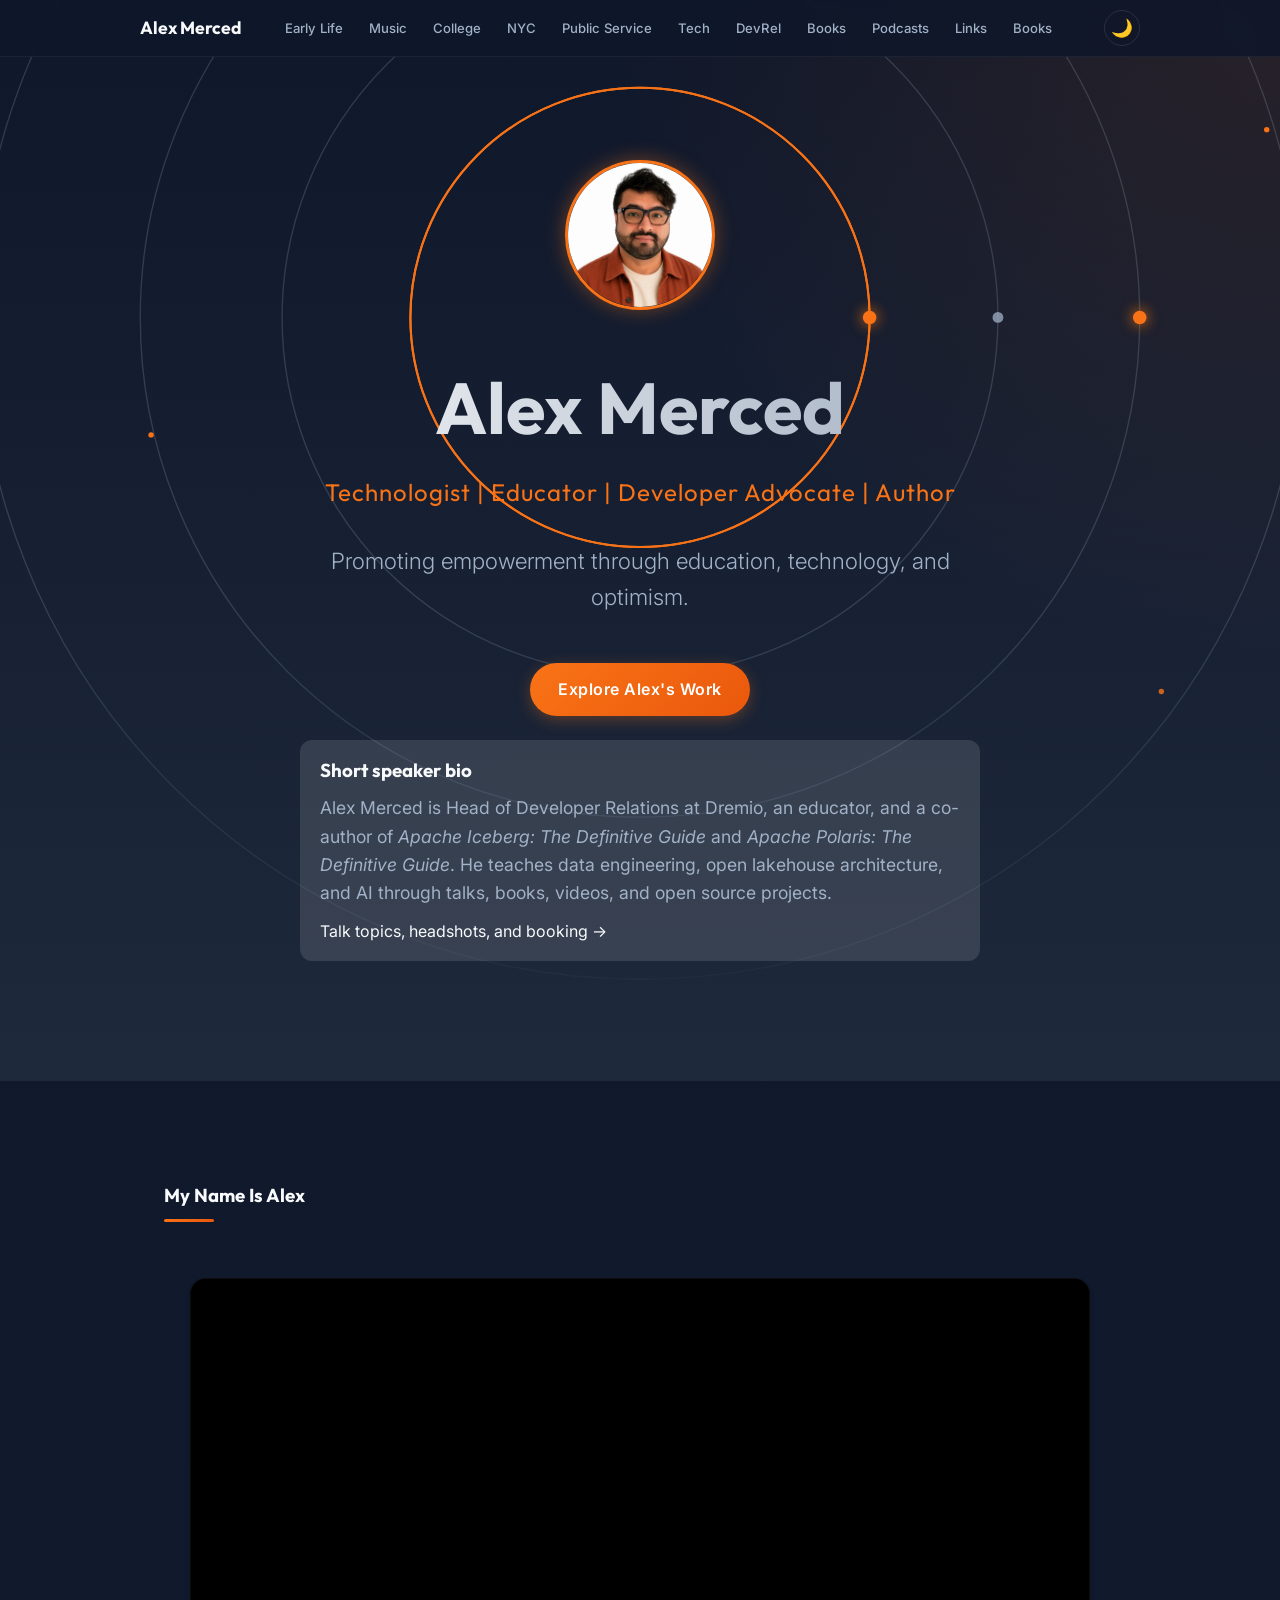
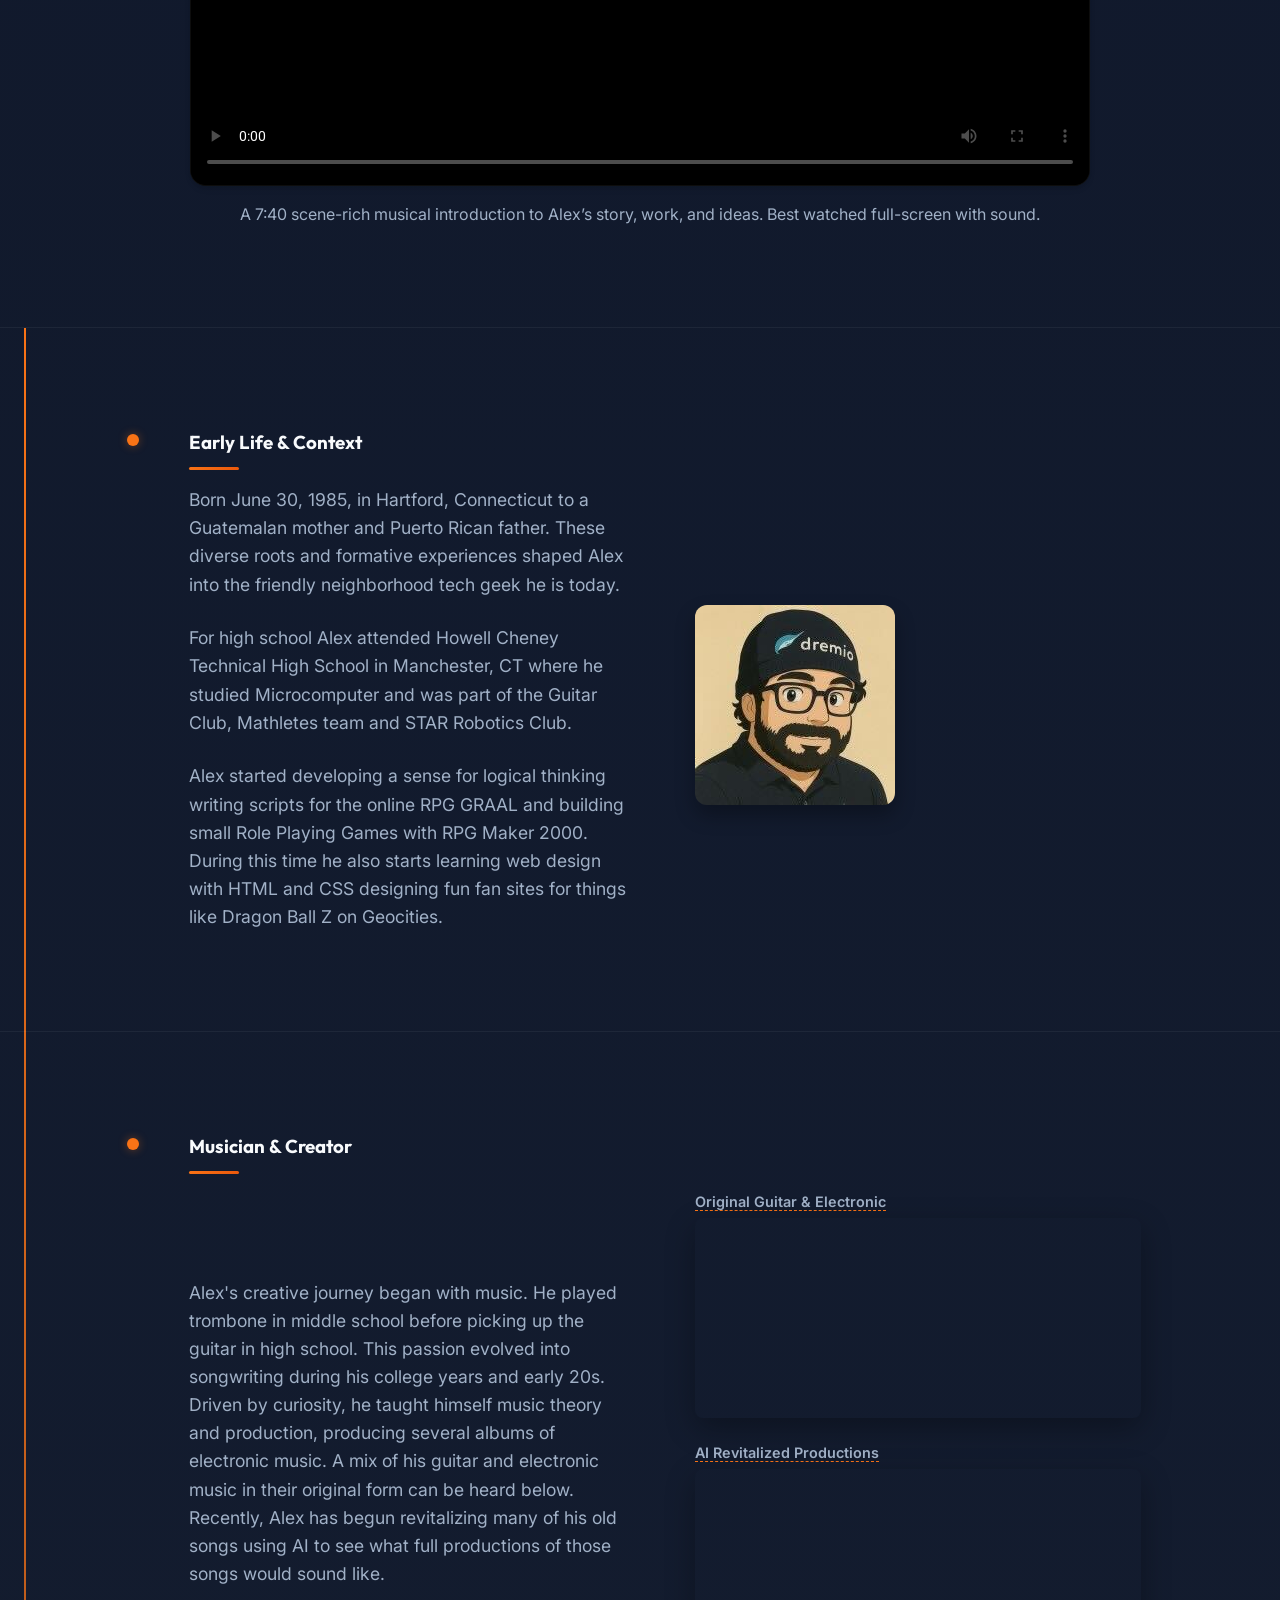
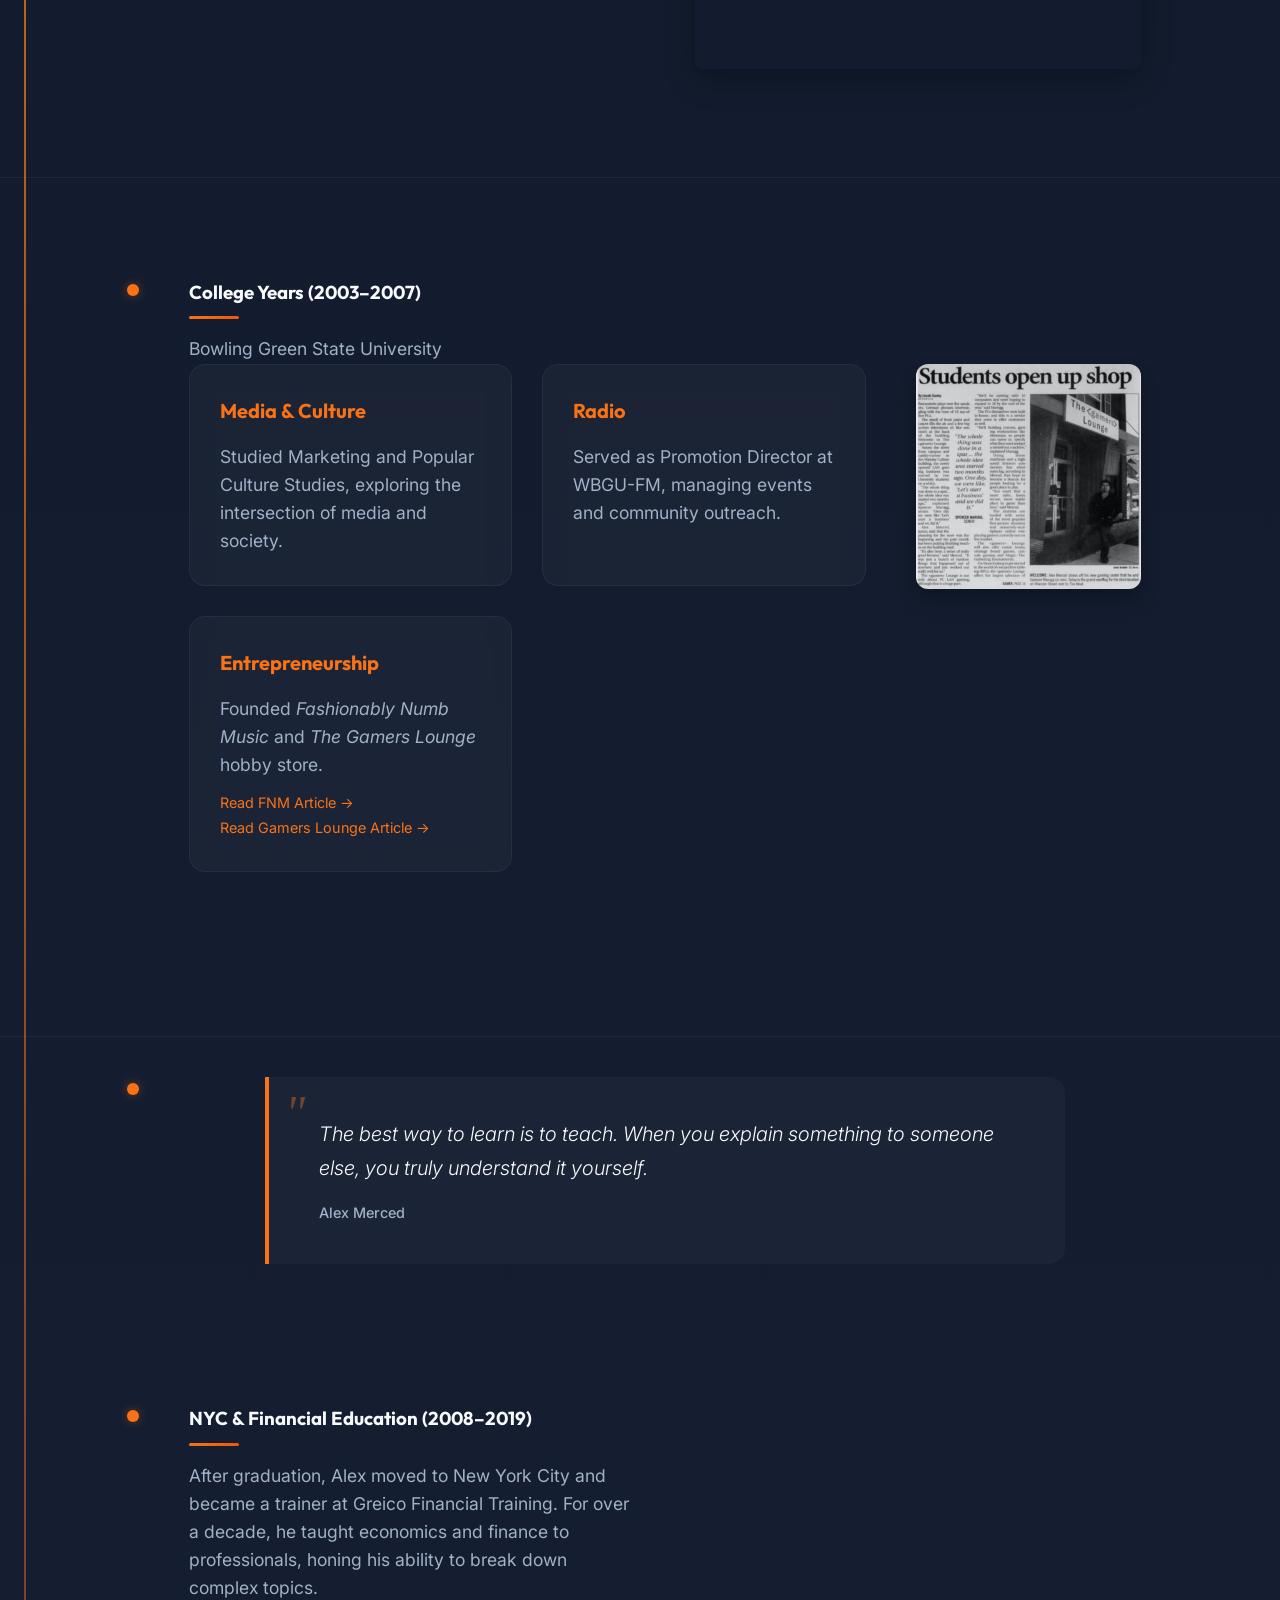
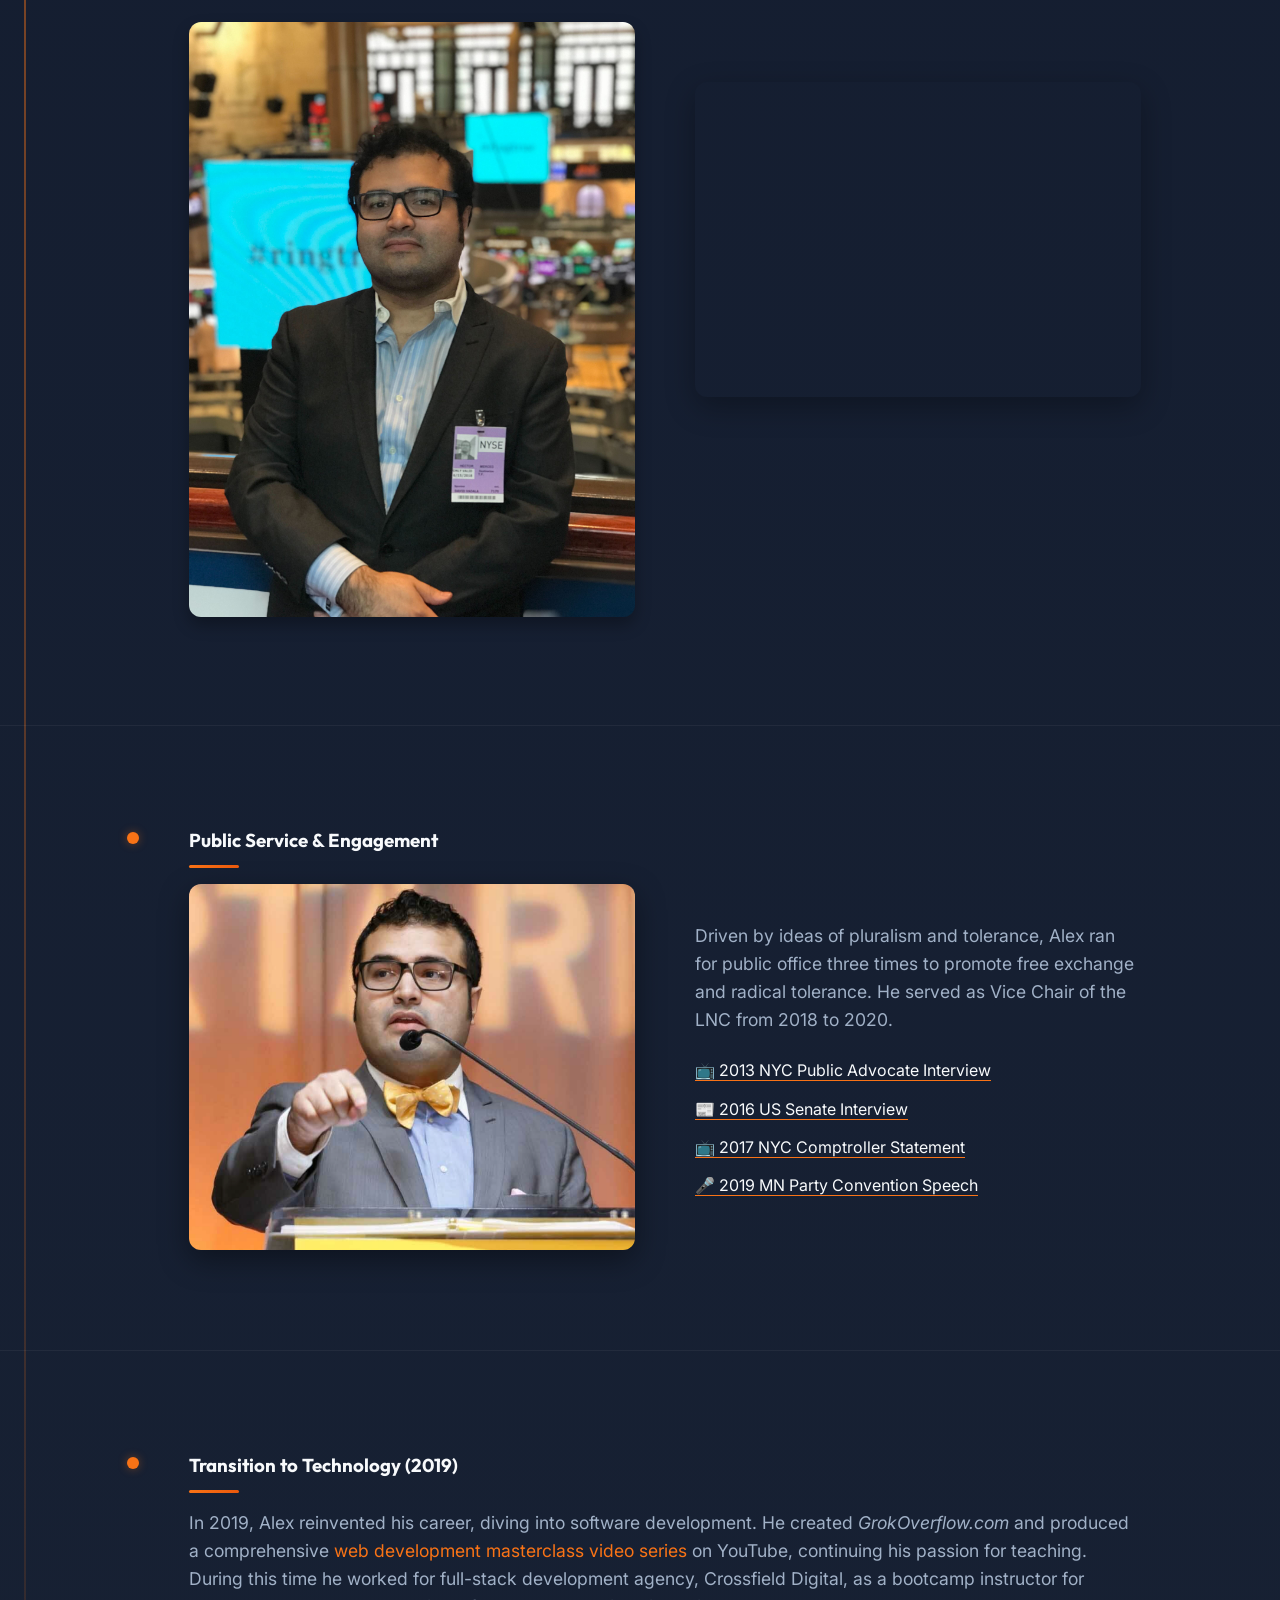
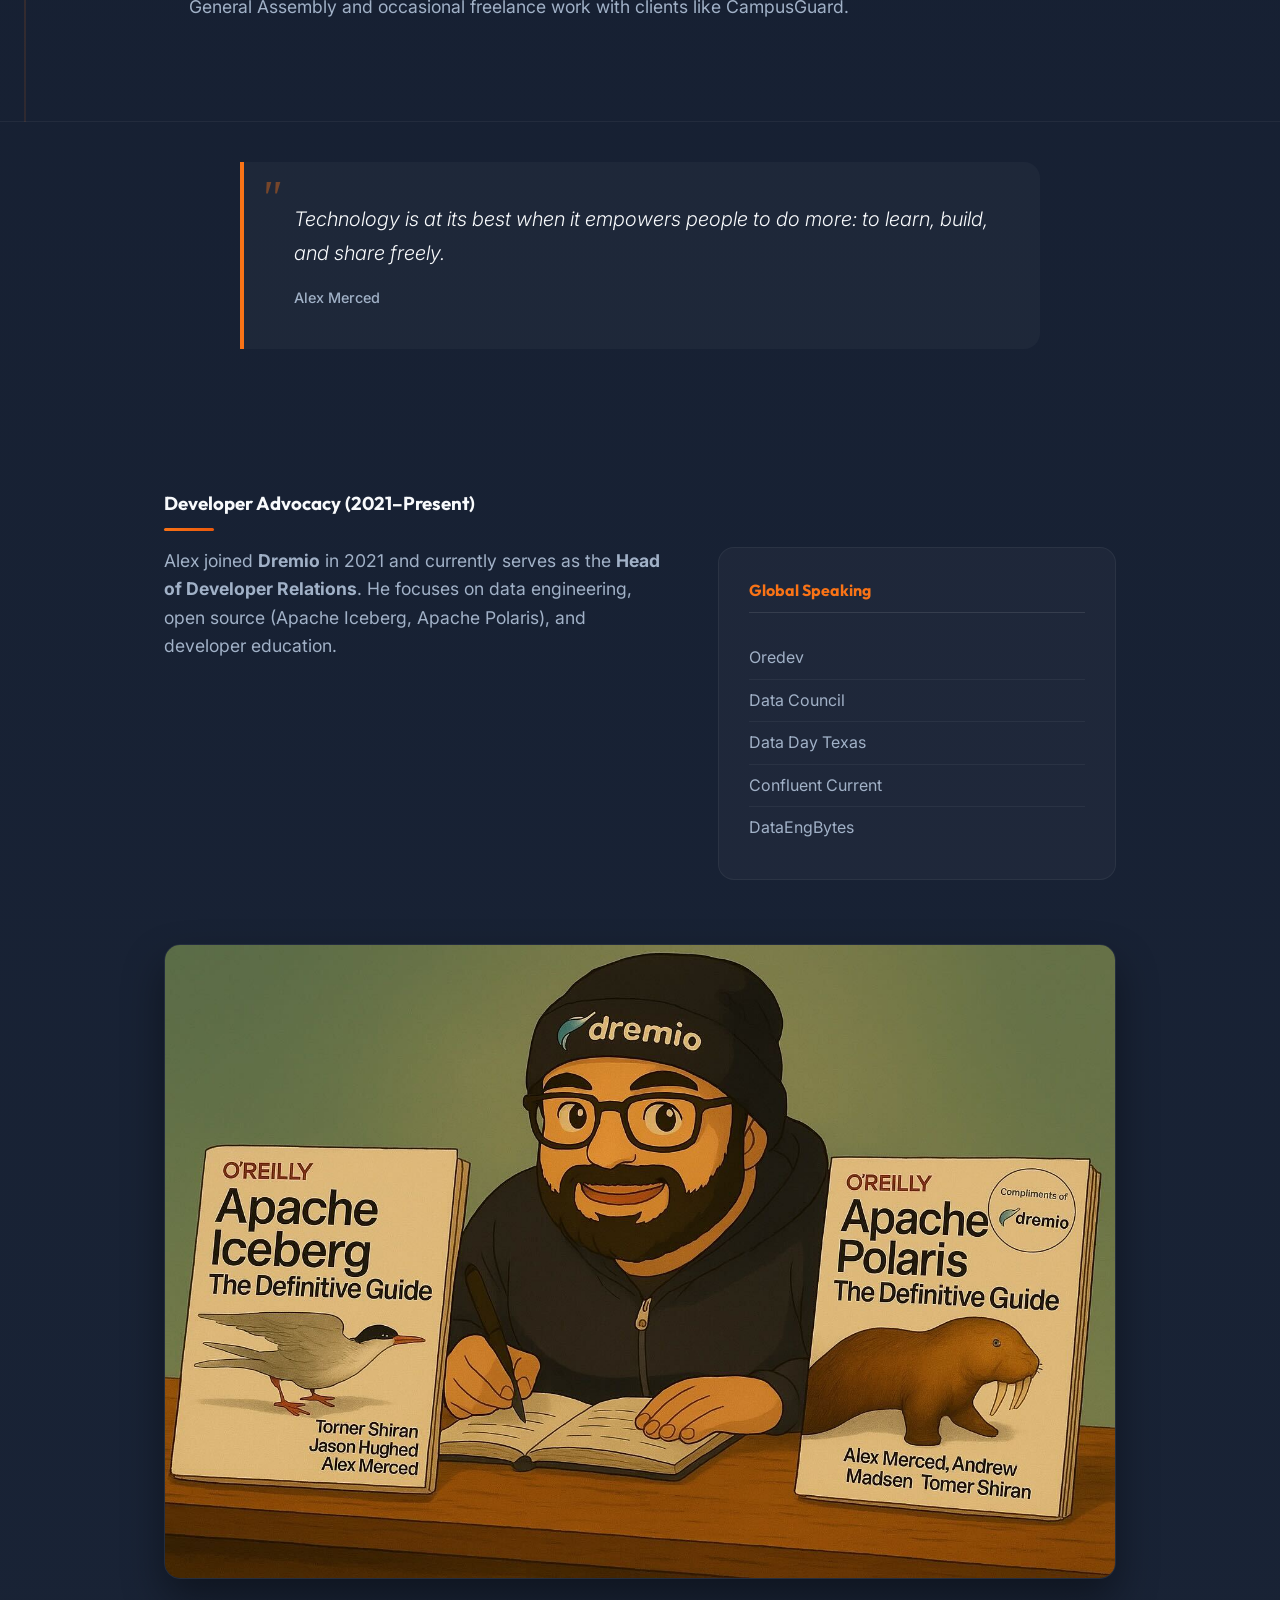
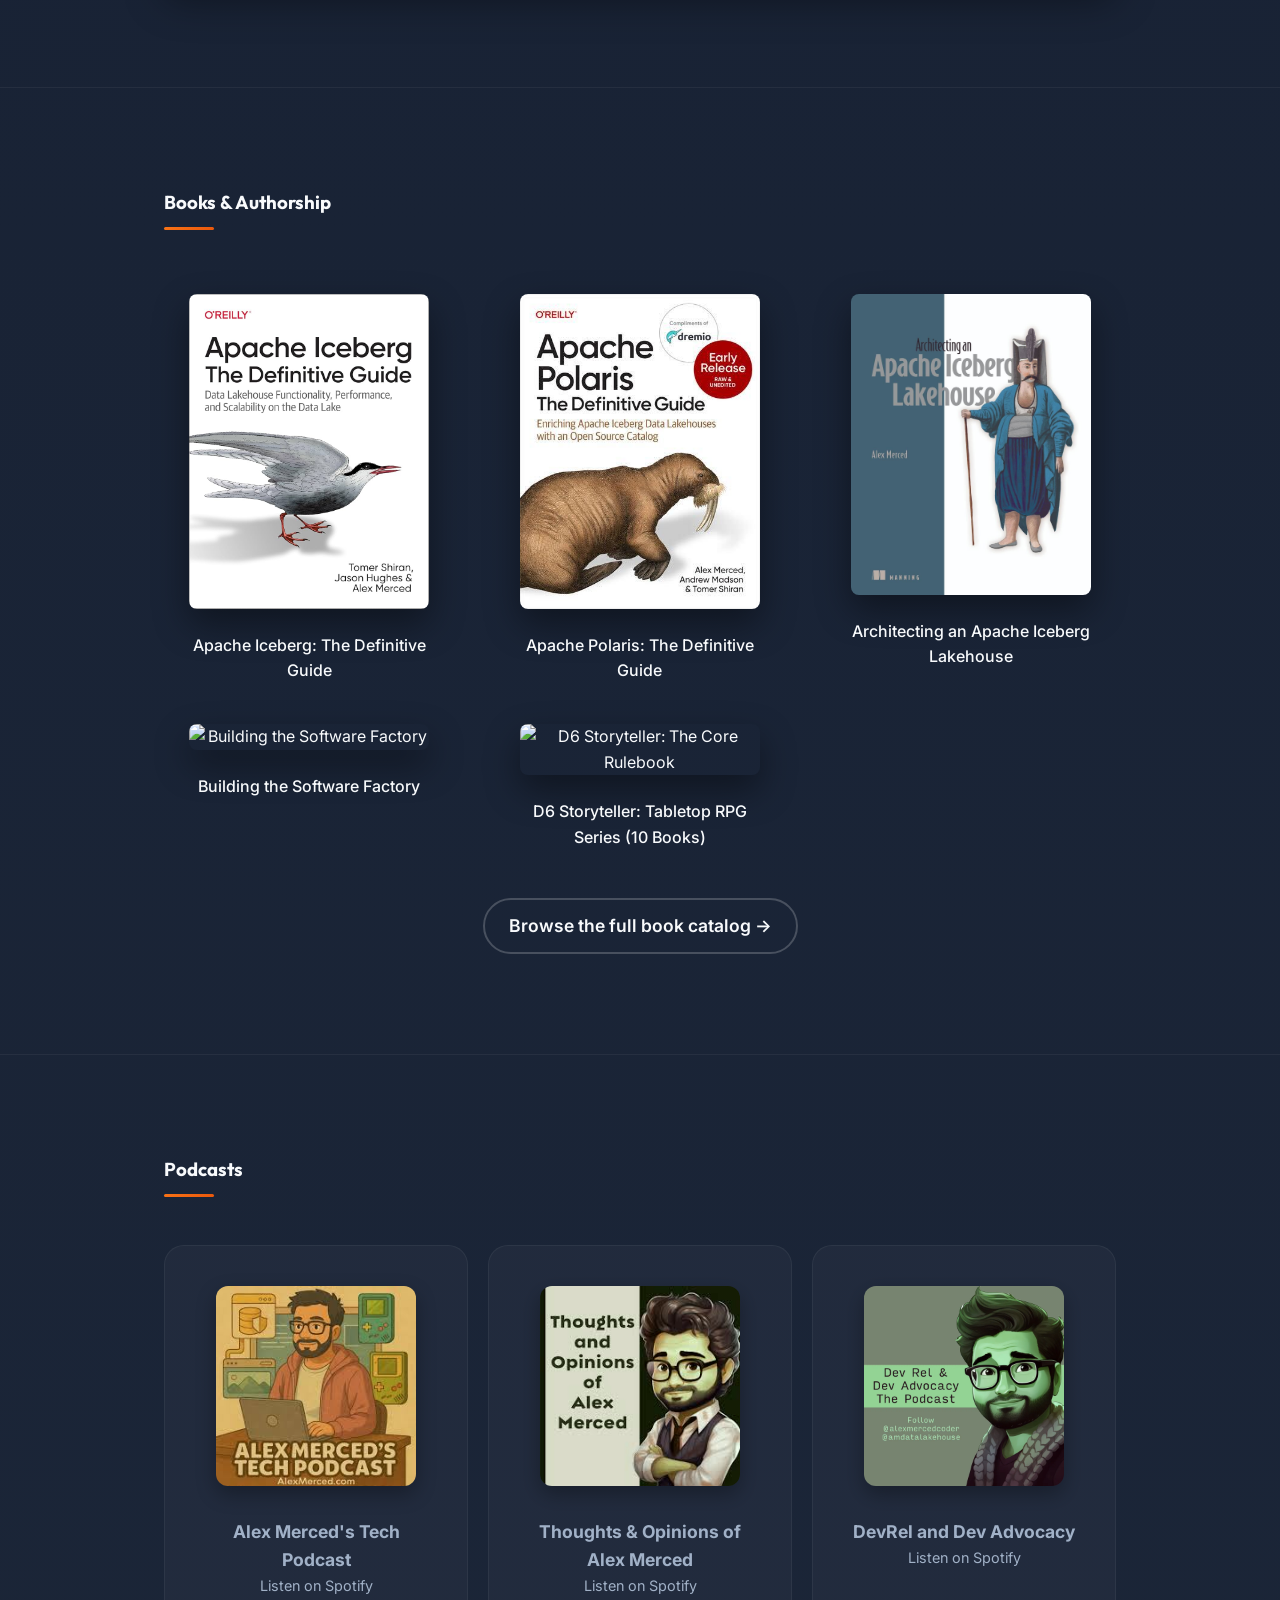
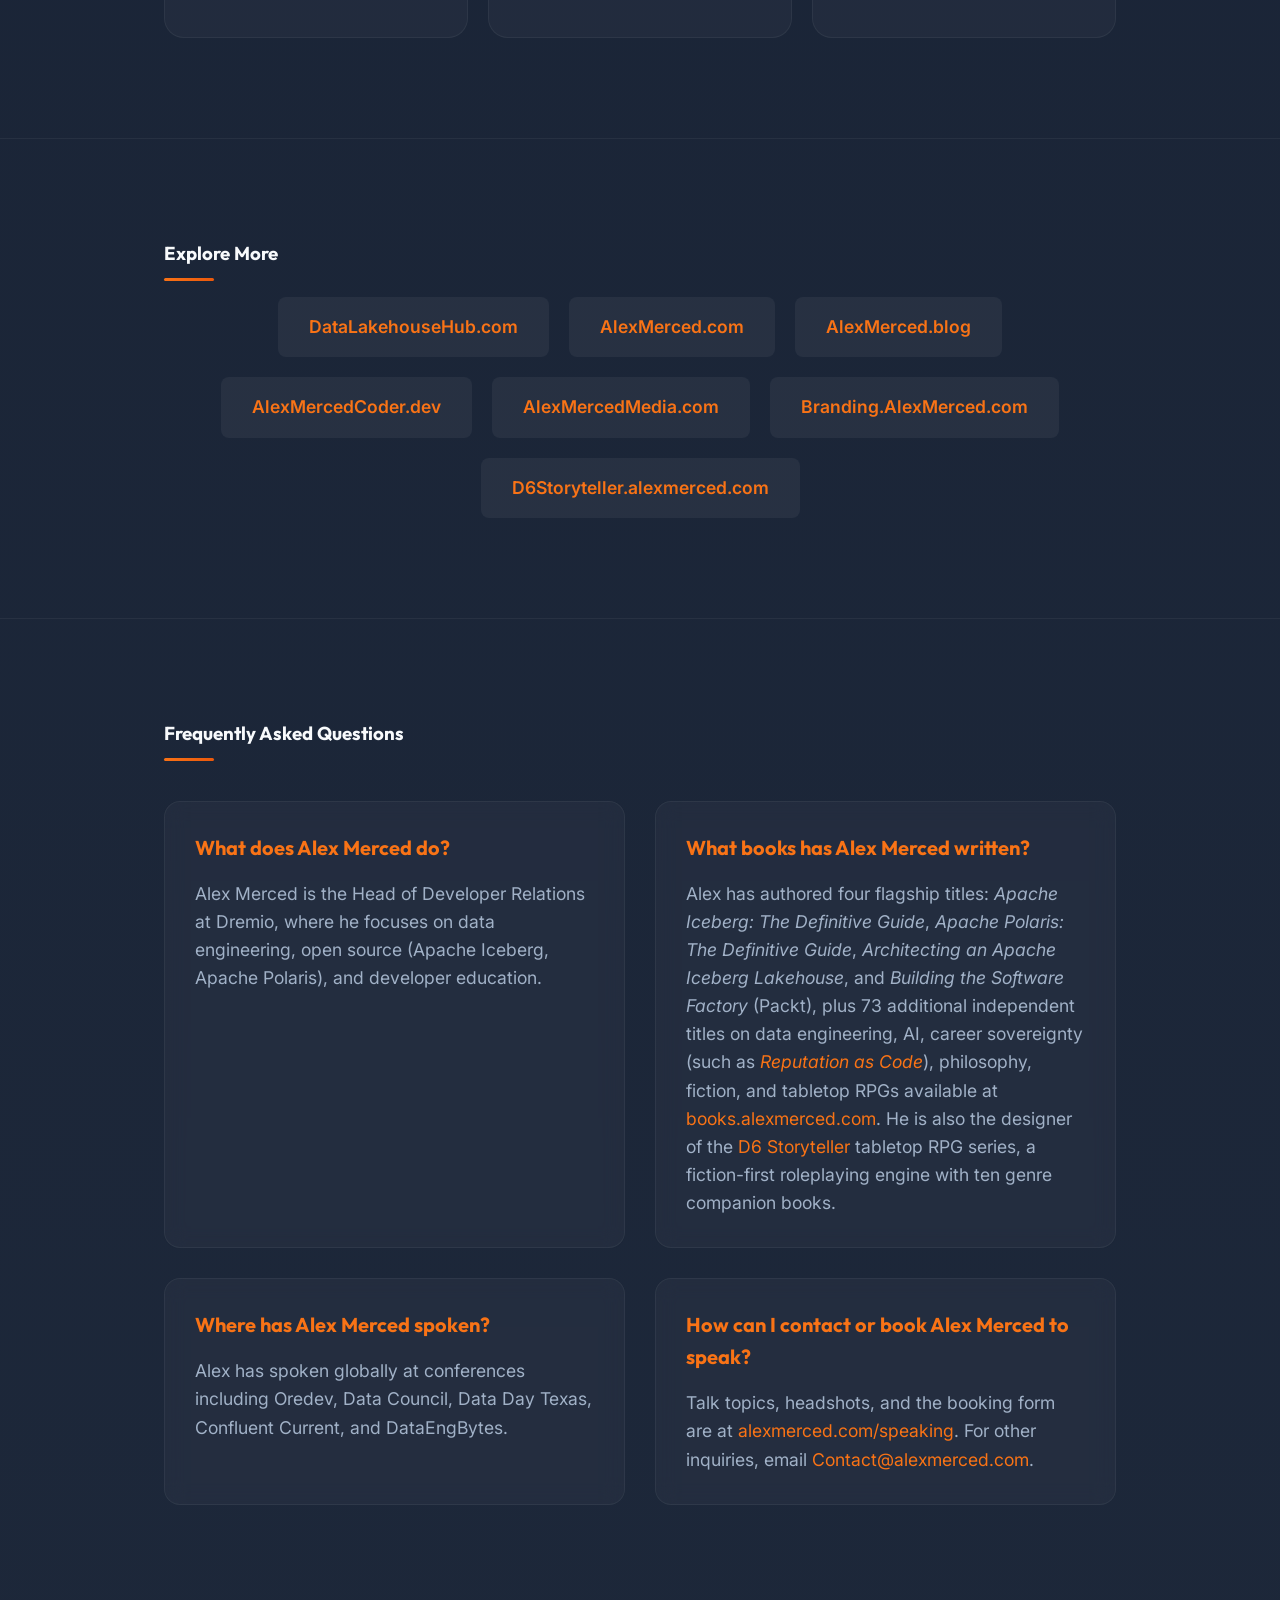
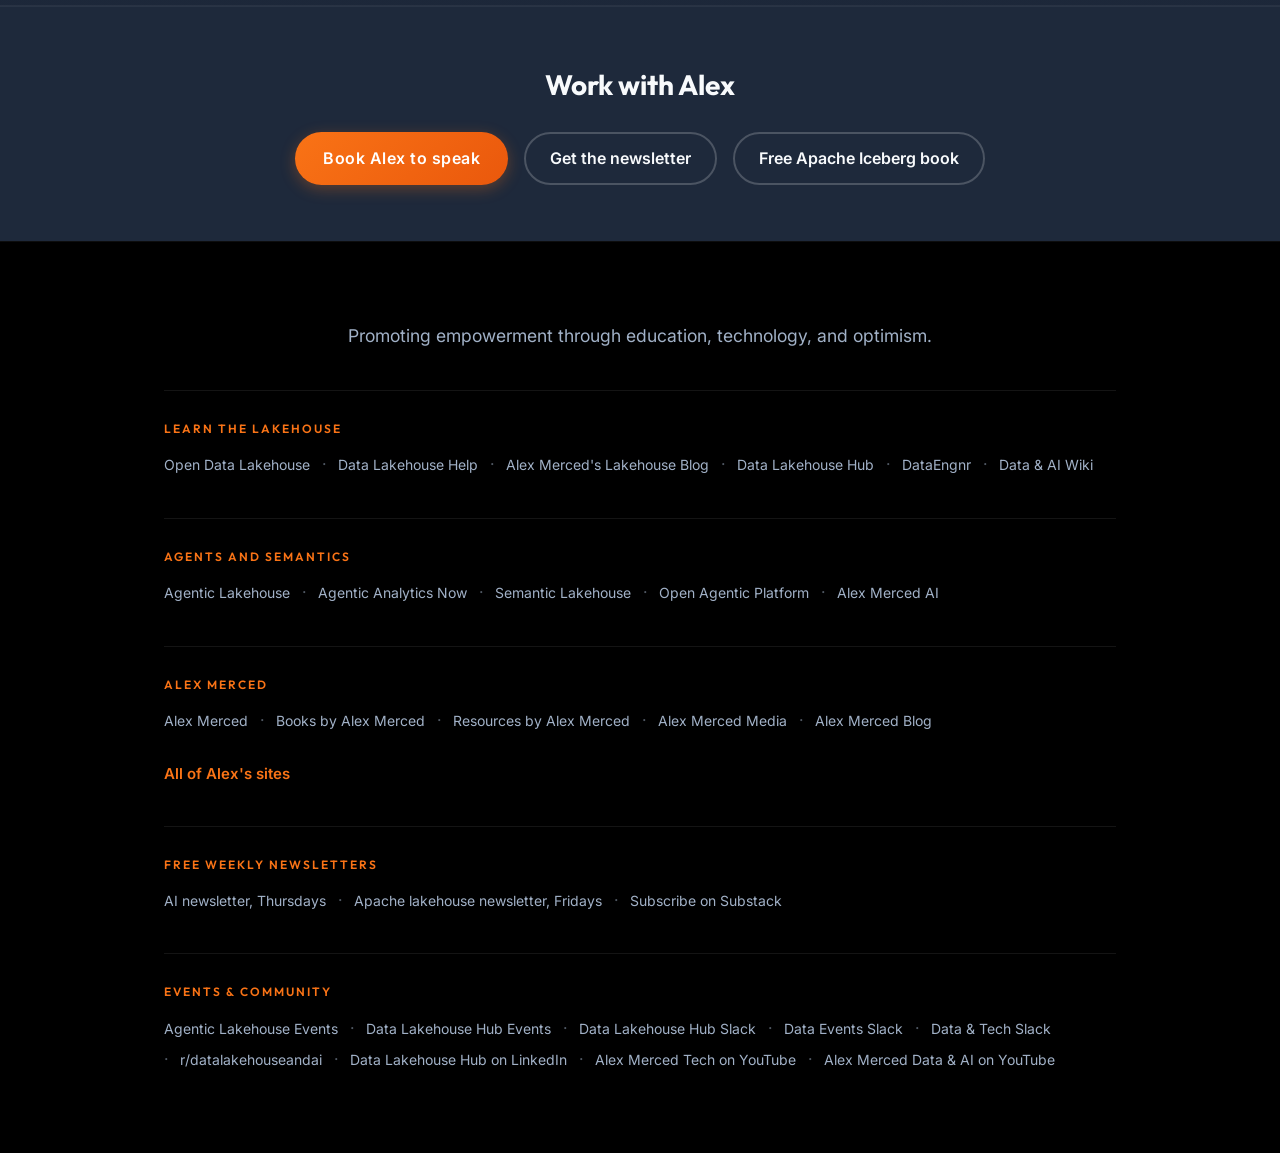
==== commit 863f0c50: "Wire the shared network head, footer, and CTA strip Add scripts/apply-network.mjs, which renders net" ====
--- a/index.html
+++ b/index.html
@@ -18,12 +18,12 @@
     <meta property="og:image" content="https://whoisalexmerced.com/assets/img/alex-merced-headshot.jpg">
 
     <!-- Twitter -->
-    <meta property="twitter:card" content="summary_large_image">
-    <meta property="twitter:url" content="https://whoisalexmerced.com/">
-    <meta property="twitter:title" content="Who Is Alex Merced?">
-    <meta property="twitter:description"
+    <meta name="twitter:card" content="summary_large_image">
+    <meta name="twitter:url" content="https://whoisalexmerced.com/">
+    <meta name="twitter:title" content="Who Is Alex Merced?">
+    <meta name="twitter:description"
         content="Discover the story of a Technologist, Educator, Developer Advocate, and Author.">
-    <meta property="twitter:image" content="https://whoisalexmerced.com/assets/img/alex-merced-headshot.jpg">
+    <meta name="twitter:image" content="https://whoisalexmerced.com/assets/img/alex-merced-headshot.jpg">
 
     <!-- Favicon -->
     <link rel="icon" type="image/png" href="assets/img/favicon.png">
@@ -44,48 +44,36 @@
     <!-- Styles -->
     <link rel="stylesheet" href="style.css">
 
-    <!-- JSON-LD Schema -->
+    <!-- Shared network block: GA4, CTA click events, canonical Person. Generated; run scripts/apply-network.mjs -->
+    <!-- network:head:start -->
+<!-- Generated by alexmercedcom/scripts/build-network-shared.mjs from entity/*.json. Do not edit by hand. -->
+<script async src="https://www.googletagmanager.com/gtag/js?id=G-4F1DTQJNDM"></script>
+<script>
+window.dataLayer = window.dataLayer || [];
+function gtag(){dataLayer.push(arguments);}
+gtag('js', new Date());
+gtag('config', 'G-4F1DTQJNDM');
+document.addEventListener('click', function (e) {
+  var a = e.target && e.target.closest ? e.target.closest('[data-network-event]') : null;
+  if (a) gtag('event', a.getAttribute('data-network-event'), { link_url: a.href, link_text: (a.textContent || '').trim(), site: location.hostname });
+});
+</script>
+<script type="application/ld+json">{"@context":"https://schema.org","@type":"Person","@id":"https://alexmerced.com/#alexmerced","name":"Alex Merced","url":"https://alexmerced.com","image":"https://alexmerced.com/alexpics/photo-headshot-charcoal-blazer-turtleneck.webp","jobTitle":"Head of Developer Relations","worksFor":{"@type":"Organization","name":"Dremio","url":"https://www.dremio.com"},"sameAs":["https://github.com/alexmercedcoder","https://www.linkedin.com/in/alexmerced","https://bsky.app/profile/alextalksdatalakehouses.fyi","https://www.youtube.com/@alexmerceddata","https://www.youtube.com/@alexmercedcoder","https://x.com/AMdatalakehouse","https://x.com/alexmercedcoder","https://amdatalakehouse.substack.com","https://dev.to/alexmercedcoder","https://www.amazon.com/Apache-Iceberg-Functionality-Performance-Scalability/dp/1098148622","https://www.manning.com/books/architecting-an-apache-iceberg-lakehouse","https://alexmerced.blog","https://alexmercedcoder.dev","https://alexmerceddata.com","https://alexmercedmedia.com","https://whoisalexmerced.com","https://books.alexmerced.com","https://branding.alexmerced.com","https://alexmercedmusic.com","https://www.youtube.com/@AlexMercedMusic","https://soundcloud.com/alexmerced","https://suno.com/@alexmerced"],"knowsAbout":["Open Lakehouse Architecture","Apache Iceberg","Apache Polaris","Apache Parquet","Apache Arrow","Iceberg Catalogs","Semantic Layers","Agentic Analytics","Agent Infrastructure","Data Engineering","Query Federation","Model Context Protocol","Developer Relations"]}</script>
+<meta name="twitter:site" content="@AMdatalakehouse">
+<!-- network:head:end -->
+
+    <!-- ProfilePage JSON-LD: the Person itself lives in the network block above -->
     <script type="application/ld+json">
     {
       "@context": "https://schema.org",
-      "@type": "Person",
-      "name": "Alex Merced",
-      "birthDate": "1985-06-30",
-      "birthPlace": "Hartford, Connecticut",
-      "jobTitle": "Head of Developer Relations",
-      "worksFor": {
-        "@type": "Organization",
-        "name": "Dremio"
-      },
-      "hasOccupation": {
-        "@type": "Occupation",
-        "name": "Head of Developer Relations",
-        "occupationLocation": {
-          "@type": "Organization",
-          "name": "Dremio"
-        }
-      },
-      "alumniOf": {
-        "@type": "CollegeOrUniversity",
-        "name": "Bowling Green State University"
-      },
-      "url": "https://whoisalexmerced.com",
-      "sameAs": [
-        "https://alexmerced.com",
-        "https://twitter.com/alexmercedcoder",
-        "https://www.linkedin.com/in/alexmerced/",
-        "https://alexmerced.blog",
-        "https://alexmercedcoder.dev",
-        "https://www.youtube.com/@AlexMercedCoder",
-        "https://www.youtube.com/@alexmerceddata",
-        "https://datalakehousehub.com",
-        "https://books.alexmerced.com",
-        "https://branding.alexmerced.com",
-        "https://alexmercedmedia.com",
-        "https://d6storyteller.alexmerced.com"
-      ],
-      "knowsAbout": ["Data Engineering", "Apache Iceberg", "Software Development", "Economics", "Developer Advocacy"],
-      "image": "https://whoisalexmerced.com/assets/img/alex-merced-headshot.jpg"
+      "@type": "ProfilePage",
+      "@id": "https://whoisalexmerced.com/#profilepage",
+      "url": "https://whoisalexmerced.com/",
+      "name": "Who Is Alex Merced?",
+      "description": "The long-form story of Alex Merced, from Hartford, Connecticut to Head of Developer Relations at Dremio.",
+      "inLanguage": "en",
+      "mainEntity": { "@id": "https://alexmerced.com/#alexmerced" },
+      "about": { "@id": "https://alexmerced.com/#alexmerced" }
     }
     </script>
 
@@ -101,21 +89,9 @@
       "duration": "PT7M40S",
       "contentUrl": "https://alexmerced.com/my-name-is-alex.mp4",
       "embedUrl": "https://whoisalexmerced.com/#brand-video",
-      "about": {
-        "@type": "Person",
-        "name": "Alex Merced",
-        "url": "https://whoisalexmerced.com"
-      },
-      "author": {
-        "@type": "Person",
-        "name": "Alex Merced",
-        "url": "https://whoisalexmerced.com"
-      },
-      "publisher": {
-        "@type": "Person",
-        "name": "Alex Merced",
-        "url": "https://whoisalexmerced.com"
-      }
+      "about": { "@id": "https://alexmerced.com/#alexmerced" },
+      "author": { "@id": "https://alexmerced.com/#alexmerced" },
+      "publisher": { "@id": "https://alexmerced.com/#alexmerced" }
     }
     </script>
 
@@ -154,7 +130,7 @@
           "name": "How can I contact or book Alex Merced to speak?",
           "acceptedAnswer": {
             "@type": "Answer",
-            "text": "You can contact Alex Merced for speaking engagements and other inquiries by emailing Contact@alexmerced.com."
+            "text": "Talk topics, headshots, and the booking form are at alexmerced.com/speaking. For other inquiries, email Contact@alexmerced.com."
           }
         }
       ]
@@ -417,7 +393,7 @@
                 <blockquote class="pull-quote reveal">
                     <p>The best way to learn is to teach. When you explain something to someone else, you truly
                         understand it yourself.</p>
-                    <cite>— Alex Merced</cite>
+                    <cite>Alex Merced</cite>
                 </blockquote>
             </div>
         </section>
@@ -506,8 +482,8 @@
     <section style="padding: 40px 0; border-bottom: none;">
         <div class="container">
             <blockquote class="pull-quote reveal">
-                <p>Technology is at its best when it empowers people to do more — to learn, build, and share freely.</p>
-                <cite>— Alex Merced</cite>
+                <p>Technology is at its best when it empowers people to do more: to learn, build, and share freely.</p>
+                <cite>Alex Merced</cite>
             </blockquote>
         </div>
     </section>
@@ -641,35 +617,6 @@
         </div>
     </section>
 
-    <!-- Newsletter -->
-    <section id="newsletter">
-        <div class="container reveal">
-            <h3>Stay Connected</h3>
-            <div class="newsletter-card">
-                <p>Get updates on new content, speaking events, and open source projects.</p>
-                <form class="newsletter-form" action="mailto:alex@alexmerced.com" method="post" enctype="text/plain">
-                    <input type="email" name="email" placeholder="your@email.com" required
-                        aria-label="Email address for newsletter signup">
-                    <button type="submit">Subscribe</button>
-                </form>
-            </div>
-        </div>
-    </section>
-
-    <!-- Speaking CTA -->
-    <section id="speaking">
-        <div class="container reveal">
-            <h3>Speaking & Contact</h3>
-            <div class="newsletter-card">
-                <p>Alex speaks at conferences and events around the world on Apache Iceberg, Apache Polaris, data
-                    lakehouses, and developer relations. Interested in booking Alex to speak at your event?</p>
-                <a href="mailto:Contact@alexmerced.com" class="btn-primary"
-                    aria-label="Email Alex Merced to book a speaking engagement">Book Alex to Speak —
-                    Contact@alexmerced.com</a>
-            </div>
-        </div>
-    </section>
-
     <!-- FAQ -->
     <section id="faq">
         <div class="container reveal">
@@ -682,9 +629,9 @@
                 </div>
                 <div class="card">
                     <h4>What books has Alex Merced written?</h4>
-                    <p>Alex has authored four flagship titles — <em>Apache Iceberg: The Definitive Guide</em>,
+                    <p>Alex has authored four flagship titles: <em>Apache Iceberg: The Definitive Guide</em>,
                         <em>Apache Polaris: The Definitive Guide</em>, <em>Architecting an Apache Iceberg
-                            Lakehouse</em>, and <em>Building the Software Factory</em> (Packt) — plus 73 additional independent titles on data engineering, AI, career sovereignty
+                            Lakehouse</em>, and <em>Building the Software Factory</em> (Packt), plus 73 additional independent titles on data engineering, AI, career sovereignty
                         (such as <a href="https://branding.alexmerced.com" target="_blank" rel="noopener" style="color: var(--accent-orange);"><em>Reputation as Code</em></a>),
                         philosophy, fiction, and tabletop RPGs available at <a href="https://books.alexmerced.com"
                             target="_blank" rel="noopener" style="color: var(--accent-orange);">books.alexmerced.com</a>.
@@ -699,50 +646,65 @@
                 </div>
                 <div class="card">
                     <h4>How can I contact or book Alex Merced to speak?</h4>
-                    <p>Email <a href="mailto:Contact@alexmerced.com"
-                            style="color: var(--accent-orange);">Contact@alexmerced.com</a> for speaking engagements and
-                        other inquiries.</p>
+                    <p>Talk topics, headshots, and the booking form are at <a href="https://alexmerced.com/speaking"
+                            style="color: var(--accent-orange);">alexmerced.com/speaking</a>. For other inquiries, email
+                        <a href="mailto:Contact@alexmerced.com" style="color: var(--accent-orange);">Contact@alexmerced.com</a>.</p>
                 </div>
             </div>
         </div>
     </section>
+
+    <!-- network:cta:start -->
+<aside class="cta-strip" aria-labelledby="cta-strip-title">
+  <div class="container">
+    <h2 id="cta-strip-title" class="cta-strip__title">Work with Alex</h2>
+    <ul class="cta-strip__links">
+      <li><a class="btn-primary" href="https://alexmerced.com/speaking" data-network-event="cta_speaking">Book Alex to speak</a></li>
+      <li><a class="btn-secondary" href="https://alexmerced.com/newsletter" data-network-event="cta_newsletter">Get the newsletter</a></li>
+      <li><a class="btn-secondary" href="https://hello.dremio.com/wp-apache-iceberg-the-definitive-guide-reg.html?utm_source=alexmerced_network&amp;utm_medium=referral&amp;utm_campaign=network_cta" data-network-event="cta_free_book">Free Apache Iceberg book</a></li>
+    </ul>
+  </div>
+</aside>
+<!-- network:cta:end -->
 
     <!-- Footer -->
     <footer>
         <div class="container">
             <p>Promoting empowerment through education, technology, and optimism.</p>
-            <nav class="footer-run" aria-label="The Alex Merced Network">
-              <div class="footer-run__title">The Alex Merced Network</div>
-              <ul class="footer-run__list">
-                <li><a href="https://alexmerced.com" target="_blank" rel="noopener">AlexMerced.com</a></li>
-                <li><a href="https://alexmercedmedia.com" target="_blank" rel="noopener">AlexMercedMedia.com</a></li>
-                <li><a href="https://branding.alexmerced.com" target="_blank" rel="noopener">Branding.AlexMerced.com</a></li>
-                <li><a href="https://opendatalakehouse.com" target="_blank" rel="noopener">OpenDataLakehouse.com</a></li>
-                <li><a href="https://books.alexmerced.com" target="_blank" rel="noopener">Books</a></li>
-                <li><a href="https://resources.alexmerced.com" target="_blank" rel="noopener">Resources.AlexMerced.com</a></li>
-                <li><a href="https://alexmercedcoder.dev" target="_blank" rel="noopener">AlexMercedCoder.dev</a></li>
-                <li><a href="https://alexmerceddata.com" target="_blank" rel="noopener">AlexMercedData.com</a></li>
-                <li><a href="https://datalakehousehub.com" target="_blank" rel="noopener">DataLakehouseHub.com</a></li>
-                <li><a href="https://datalakehouse.help" target="_blank" rel="noopener">DataLakehouse.help</a></li>
-                <li><a href="https://iceberglakehouse.com" target="_blank" rel="noopener">IcebergLakehouse.com</a></li>
-                <li><a href="https://agenticlakehouse.com" target="_blank" rel="noopener">AgenticLakehouse.com</a></li>
-                <li><a href="https://agenticanalyticsnow.com" target="_blank" rel="noopener">AgenticAnalyticsNow.com</a></li>
-                <li><a href="https://openagenticplatform.com" target="_blank" rel="noopener">OpenAgenticPlatform.com</a></li>
-                <li><a href="https://www.alexmercedai.com" target="_blank" rel="noopener">AlexMercedAI.com</a></li>
-                <li><a href="https://dataaiwiki.com" target="_blank" rel="noopener">DataAIWiki.com</a></li>
-                <li><a href="https://semanticlakehouse.com" target="_blank" rel="noopener">SemanticLakehouse.com</a></li>
-                <li><a href="https://openlakehouse.alexmerced.com" target="_blank" rel="noopener">OpenLakehouse.AlexMerced.com</a></li>
-                <li><a href="https://dataengnr.com" target="_blank" rel="noopener">DataEngnr.com</a></li>
-                <li><a href="https://weekofdata.com" target="_blank" rel="noopener">WeekOfData.com</a></li>
-                <li><a href="https://alexmerced.blog" target="_blank" rel="noopener">AlexMerced.blog</a></li>
-                <li><a href="https://tuts.alexmercedcoder.dev" target="_blank" rel="noopener">Tuts.AlexMercedCoder.dev</a></li>
-                <li><a href="https://grokoverflow.com" target="_blank" rel="noopener">GrokOverflow.com</a></li>
-                <li><a href="https://ingestthis.com" target="_blank" rel="noopener">IngestThis.com</a></li>
-                <li><a href="https://alexmercedmusic.com" target="_blank" rel="noopener">AlexMercedMusic.com</a></li>
-                <li><a href="https://alexmercedlibertarian.com" target="_blank" rel="noopener">AlexMercedLibertarian.com</a></li>
-                <li><a href="https://d6storyteller.alexmerced.com" target="_blank" rel="noopener">D6Storyteller.AlexMerced.com</a></li>
-              </ul>
-            </nav>
+            <!-- network:footer:start -->
+<nav class="footer-run" aria-label="Learn the lakehouse">
+  <div class="footer-run__title">Learn the lakehouse</div>
+  <ul class="footer-run__list">
+    <li><a href="https://opendatalakehouse.com">Open Data Lakehouse</a></li>
+    <li><a href="https://datalakehouse.help">Data Lakehouse Help</a></li>
+    <li><a href="https://iceberglakehouse.com">Alex Merced's Lakehouse Blog</a></li>
+    <li><a href="https://datalakehousehub.com">Data Lakehouse Hub</a></li>
+    <li><a href="https://dataengnr.com">DataEngnr</a></li>
+    <li><a href="https://dataaiwiki.com">Data &amp; AI Wiki</a></li>
+  </ul>
+</nav>
+<nav class="footer-run" aria-label="Agents and semantics">
+  <div class="footer-run__title">Agents and semantics</div>
+  <ul class="footer-run__list">
+    <li><a href="https://agenticlakehouse.com">Agentic Lakehouse</a></li>
+    <li><a href="https://agenticanalyticsnow.com">Agentic Analytics Now</a></li>
+    <li><a href="https://semanticlakehouse.com">Semantic Lakehouse</a></li>
+    <li><a href="https://openagenticplatform.com">Open Agentic Platform</a></li>
+    <li><a href="https://alexmercedai.com">Alex Merced AI</a></li>
+  </ul>
+</nav>
+<nav class="footer-run" aria-label="Alex Merced">
+  <div class="footer-run__title">Alex Merced</div>
+  <ul class="footer-run__list">
+    <li><a href="https://alexmerced.com">Alex Merced</a></li>
+    <li><a href="https://books.alexmerced.com">Books by Alex Merced</a></li>
+    <li><a href="https://resources.alexmerced.com">Resources by Alex Merced</a></li>
+    <li><a href="https://alexmercedmedia.com">Alex Merced Media</a></li>
+    <li><a href="https://alexmerced.blog">Alex Merced Blog</a></li>
+  </ul>
+</nav>
+<p class="footer-run__all"><a href="https://alexmerced.com/network.html">All of Alex's sites</a></p>
+<!-- network:footer:end -->
             <nav class="footer-run" aria-label="Free weekly newsletters">
               <div class="footer-run__title">Free Weekly Newsletters</div>
               <ul class="footer-run__list">
--- a/style.css
+++ b/style.css
@@ -1069,3 +1069,47 @@
     line-height: 1.2;
   }
 }
+
+/* ============================================
+   Network: CTA strip and "all sites" link
+   Markup is rendered by scripts/apply-network.mjs from network/network.json
+   ============================================ */
+.cta-strip {
+    padding: 56px 0;
+    text-align: center;
+    background: var(--primary-light);
+    border-top: 1px solid rgba(255, 255, 255, 0.05);
+}
+
+.cta-strip__title {
+    font-size: 1.75rem;
+    margin-bottom: 1.5rem;
+}
+
+.cta-strip__links {
+    list-style: none;
+    display: flex;
+    flex-wrap: wrap;
+    justify-content: center;
+    align-items: center;
+    gap: 12px 16px;
+}
+
+.cta-strip__links .btn-secondary {
+    margin-top: 0;
+}
+
+.footer-run__all {
+    margin-top: 28px;
+    text-align: left;
+    font-size: 0.9375rem;
+}
+
+.footer-run__all a {
+    color: var(--accent-orange);
+    font-weight: 600;
+}
+
+.footer-run__all a:hover {
+    text-decoration: underline;
+}
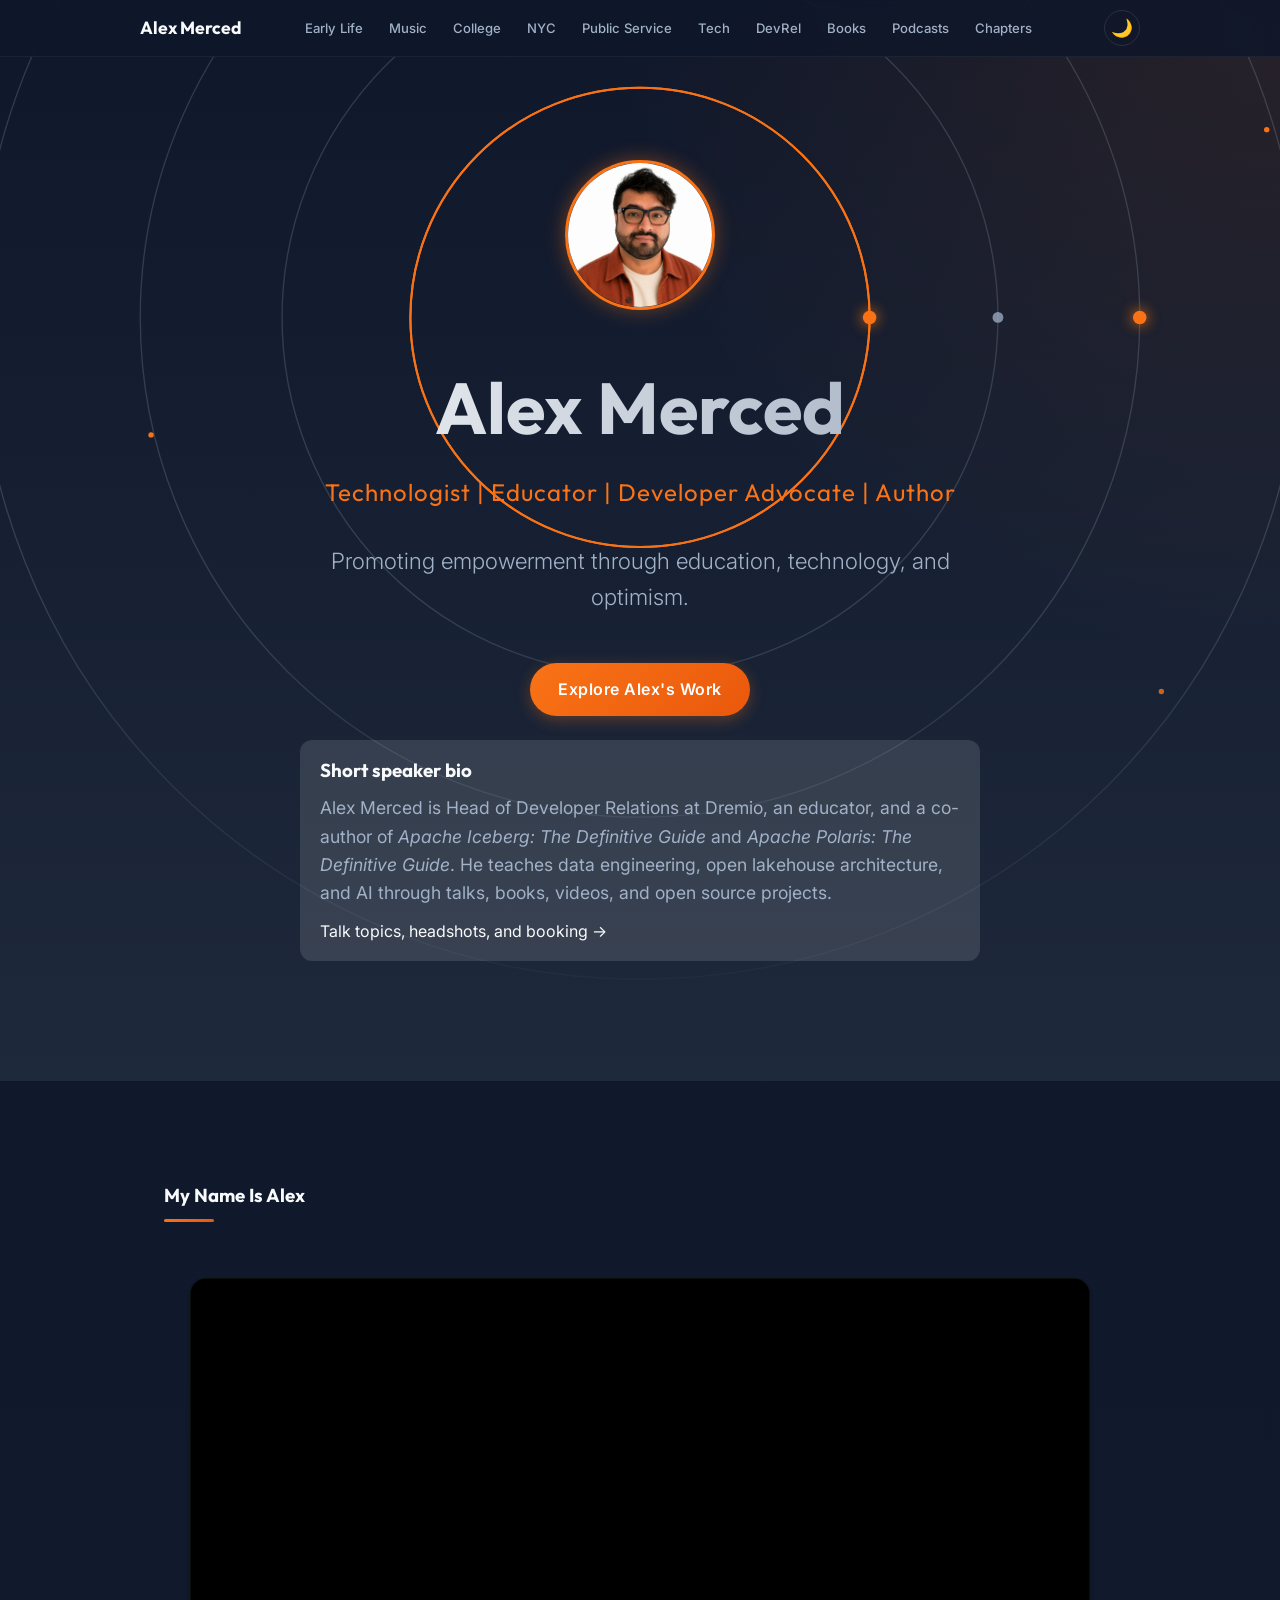
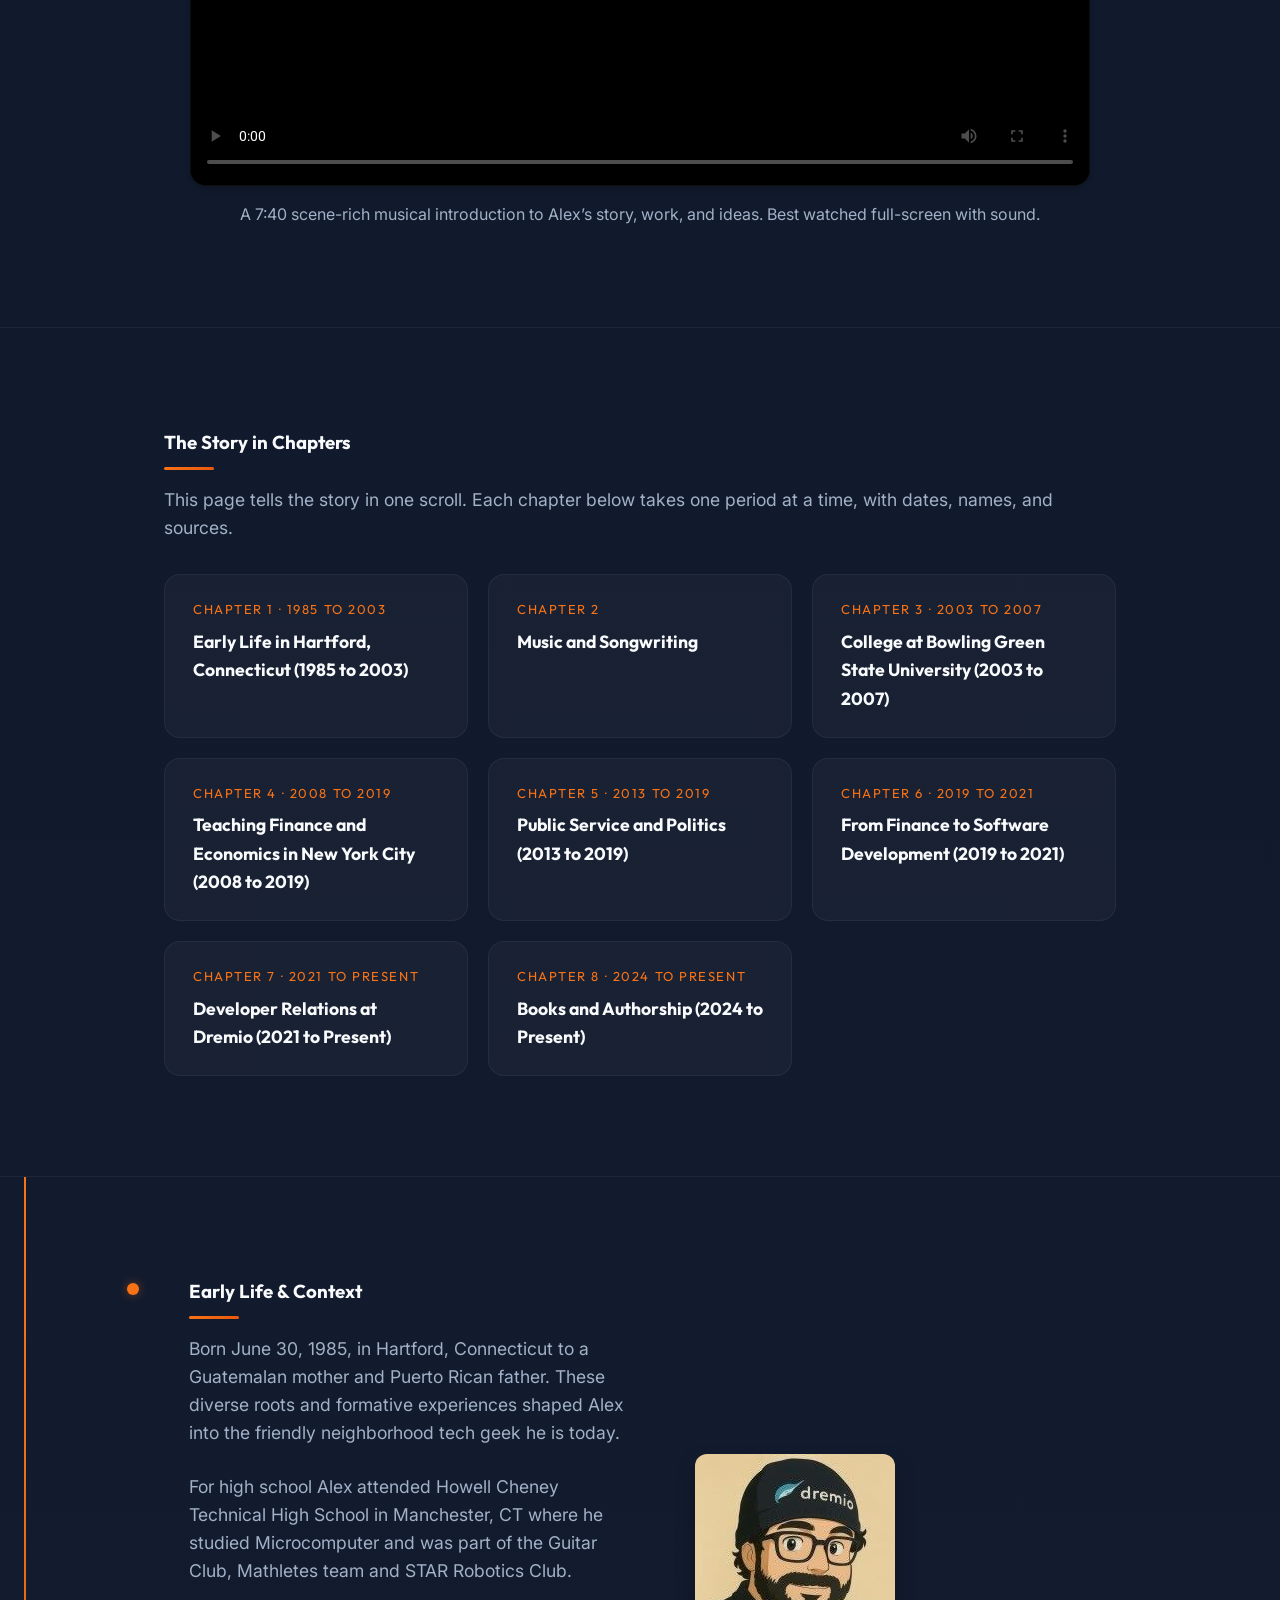
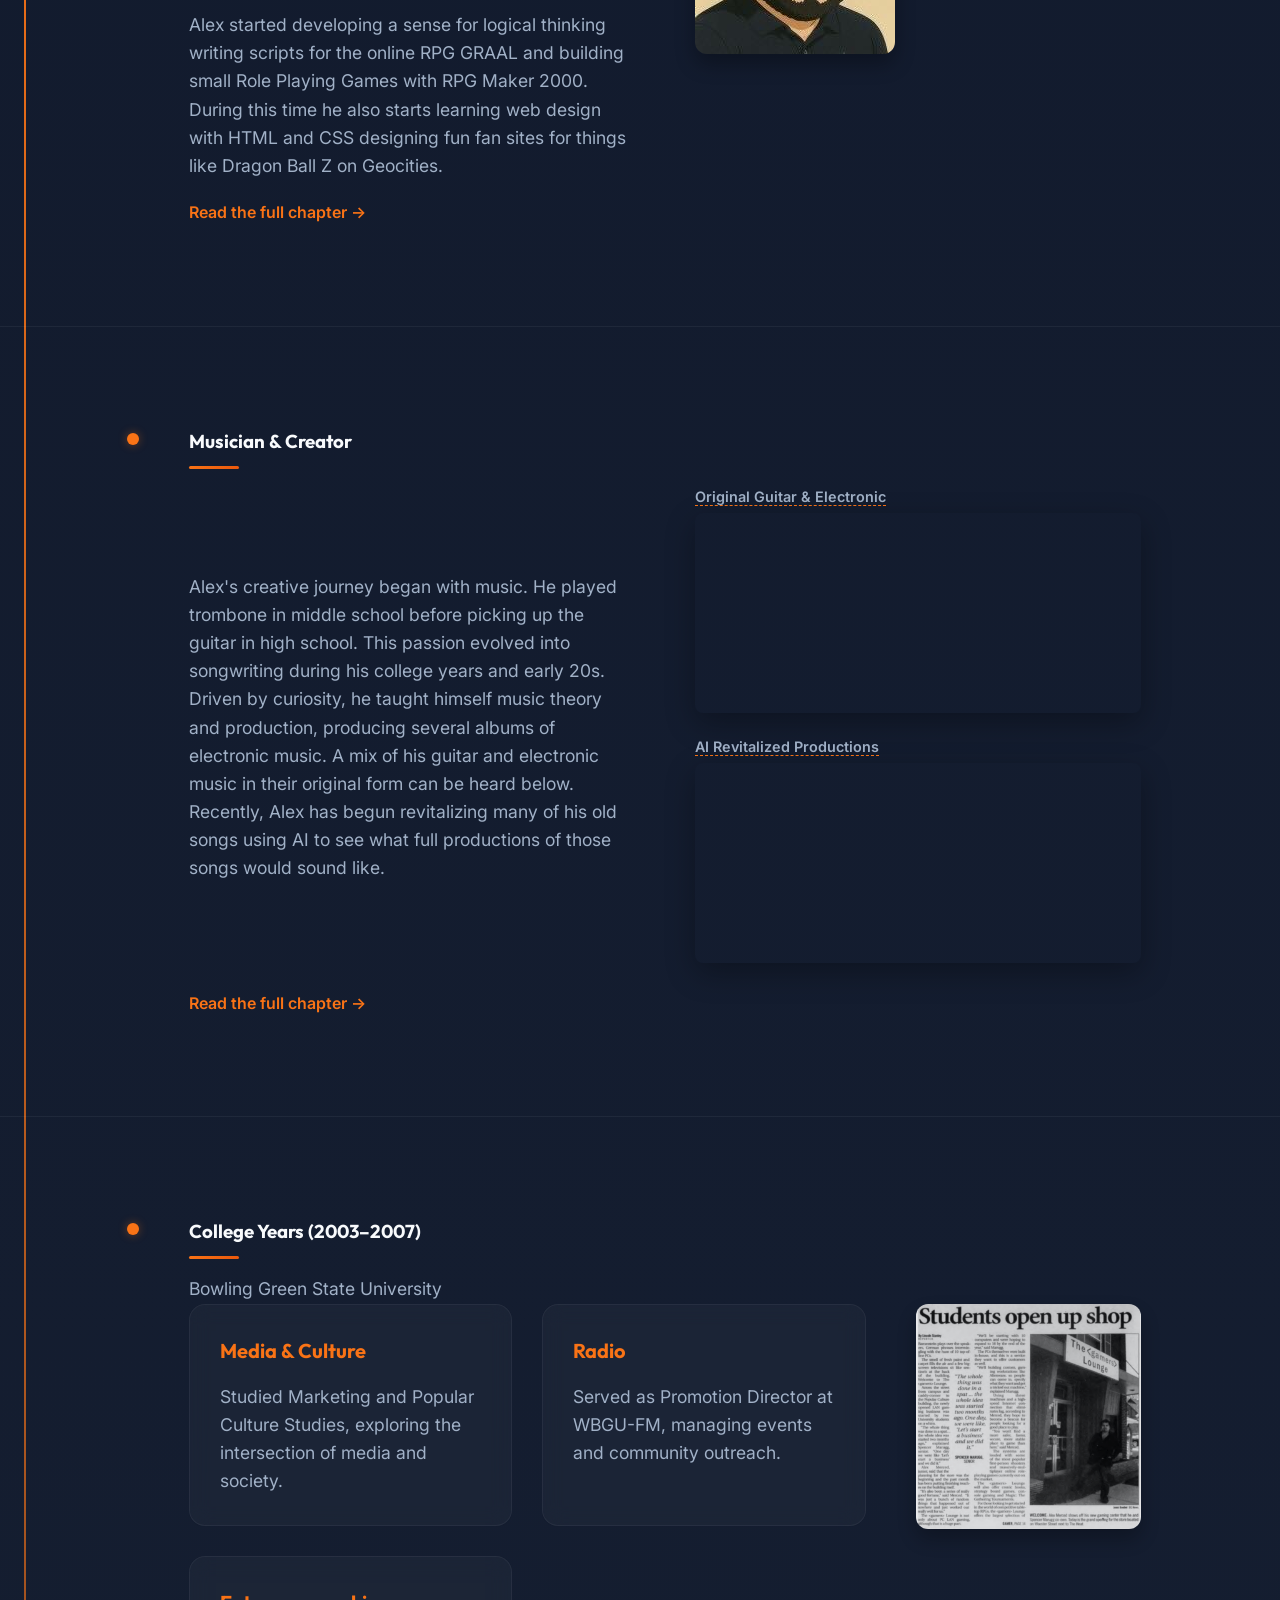
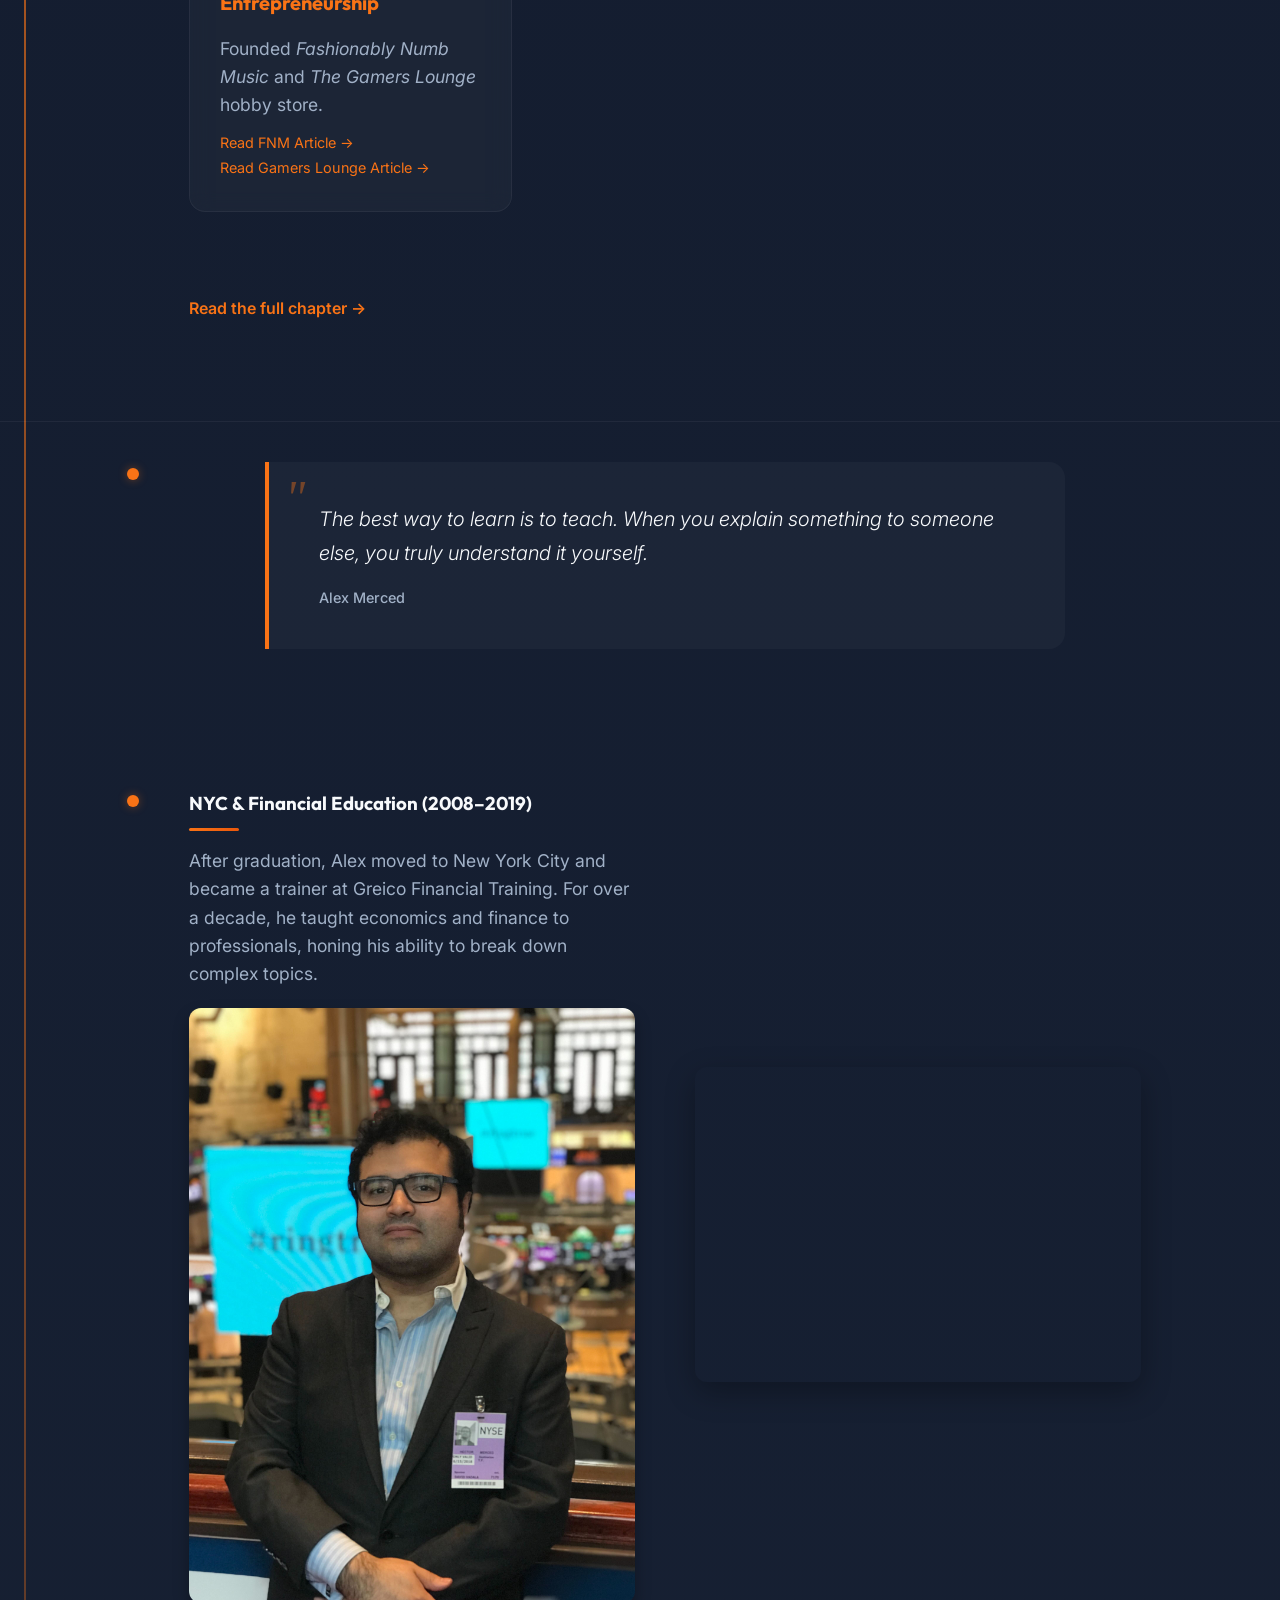
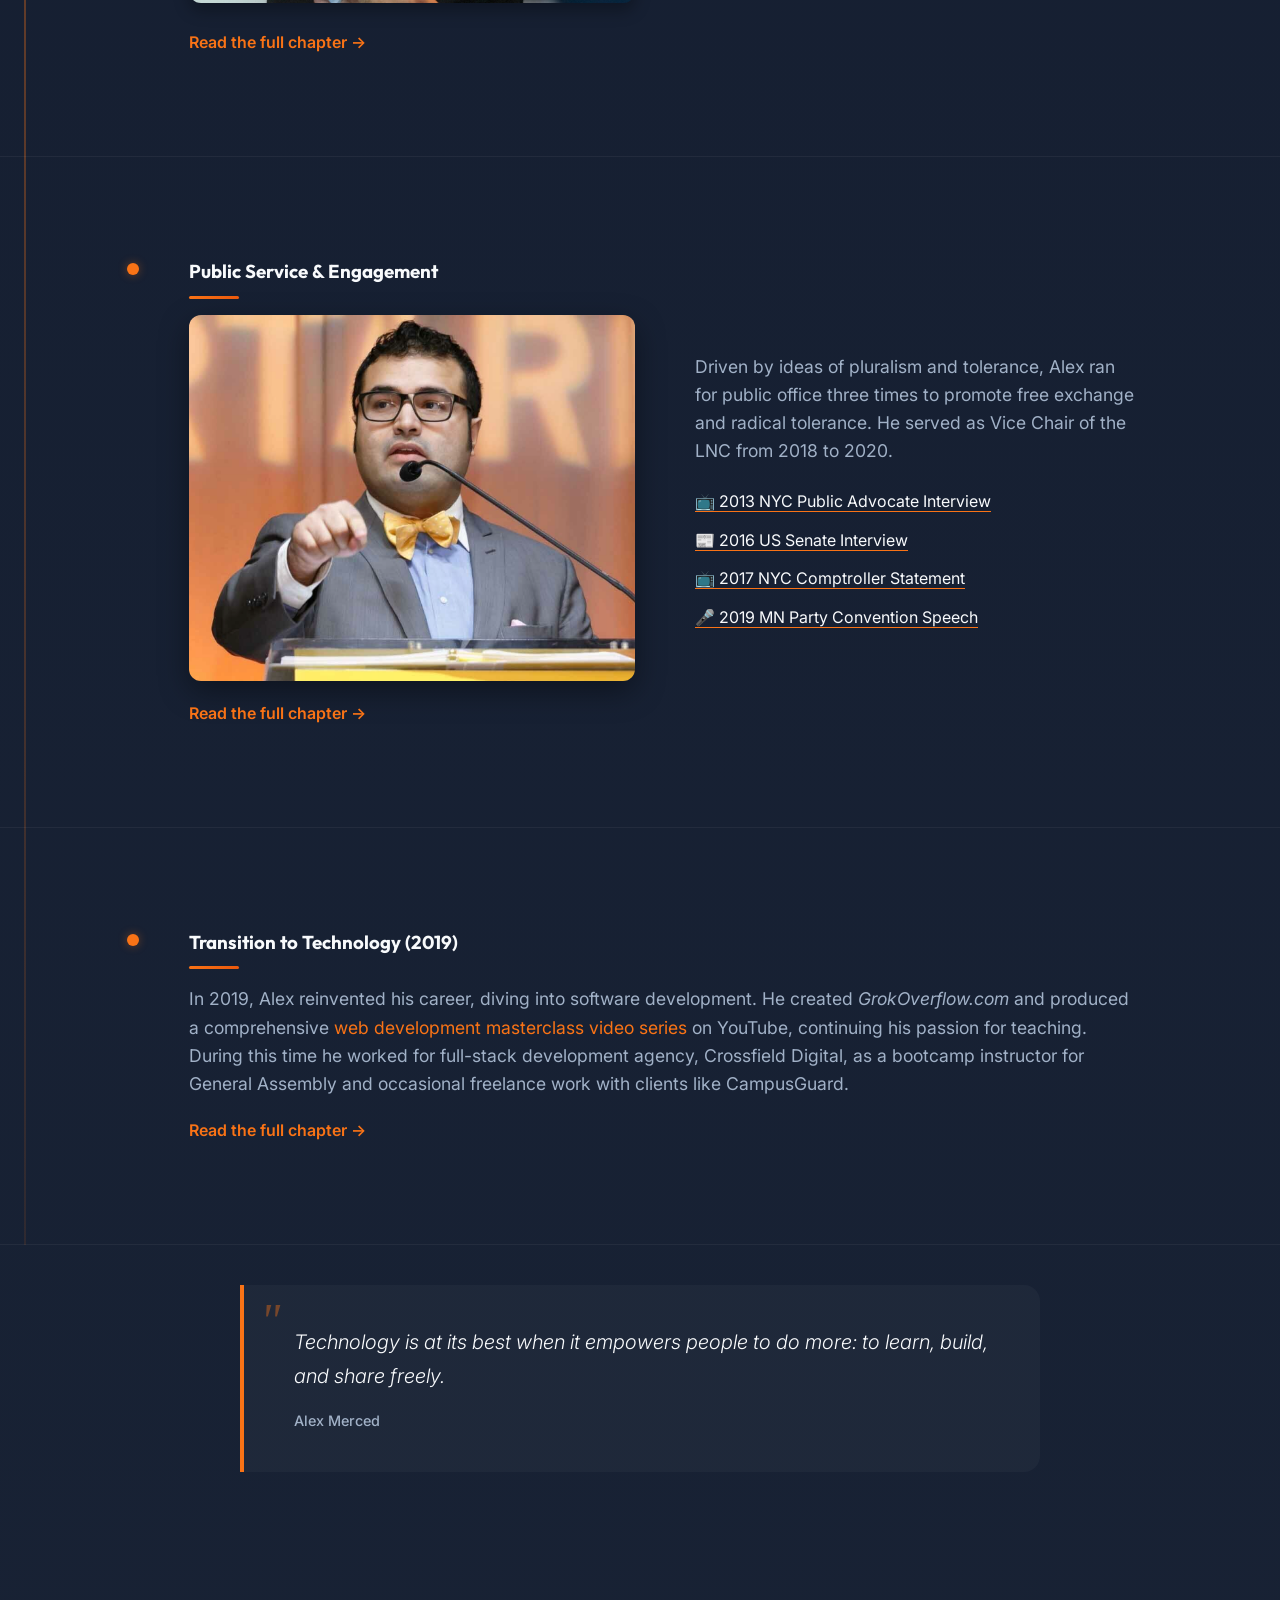
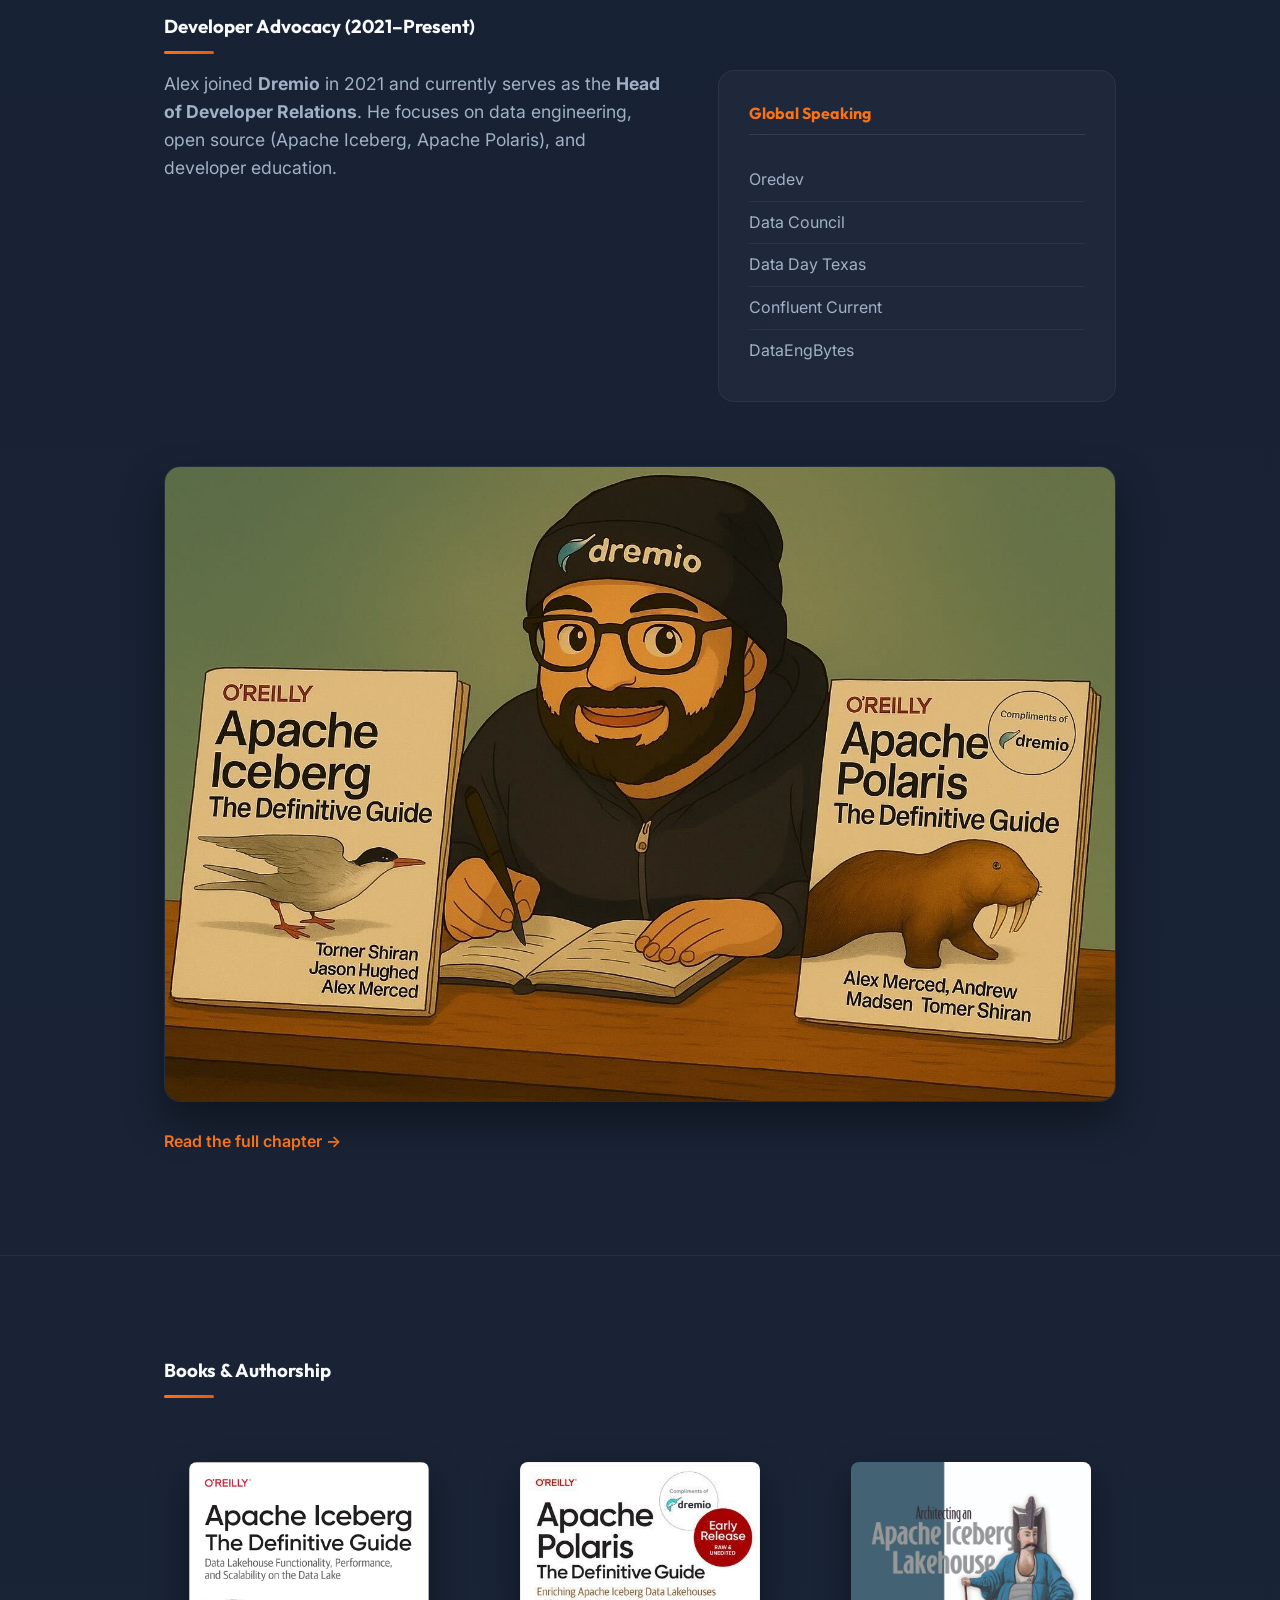
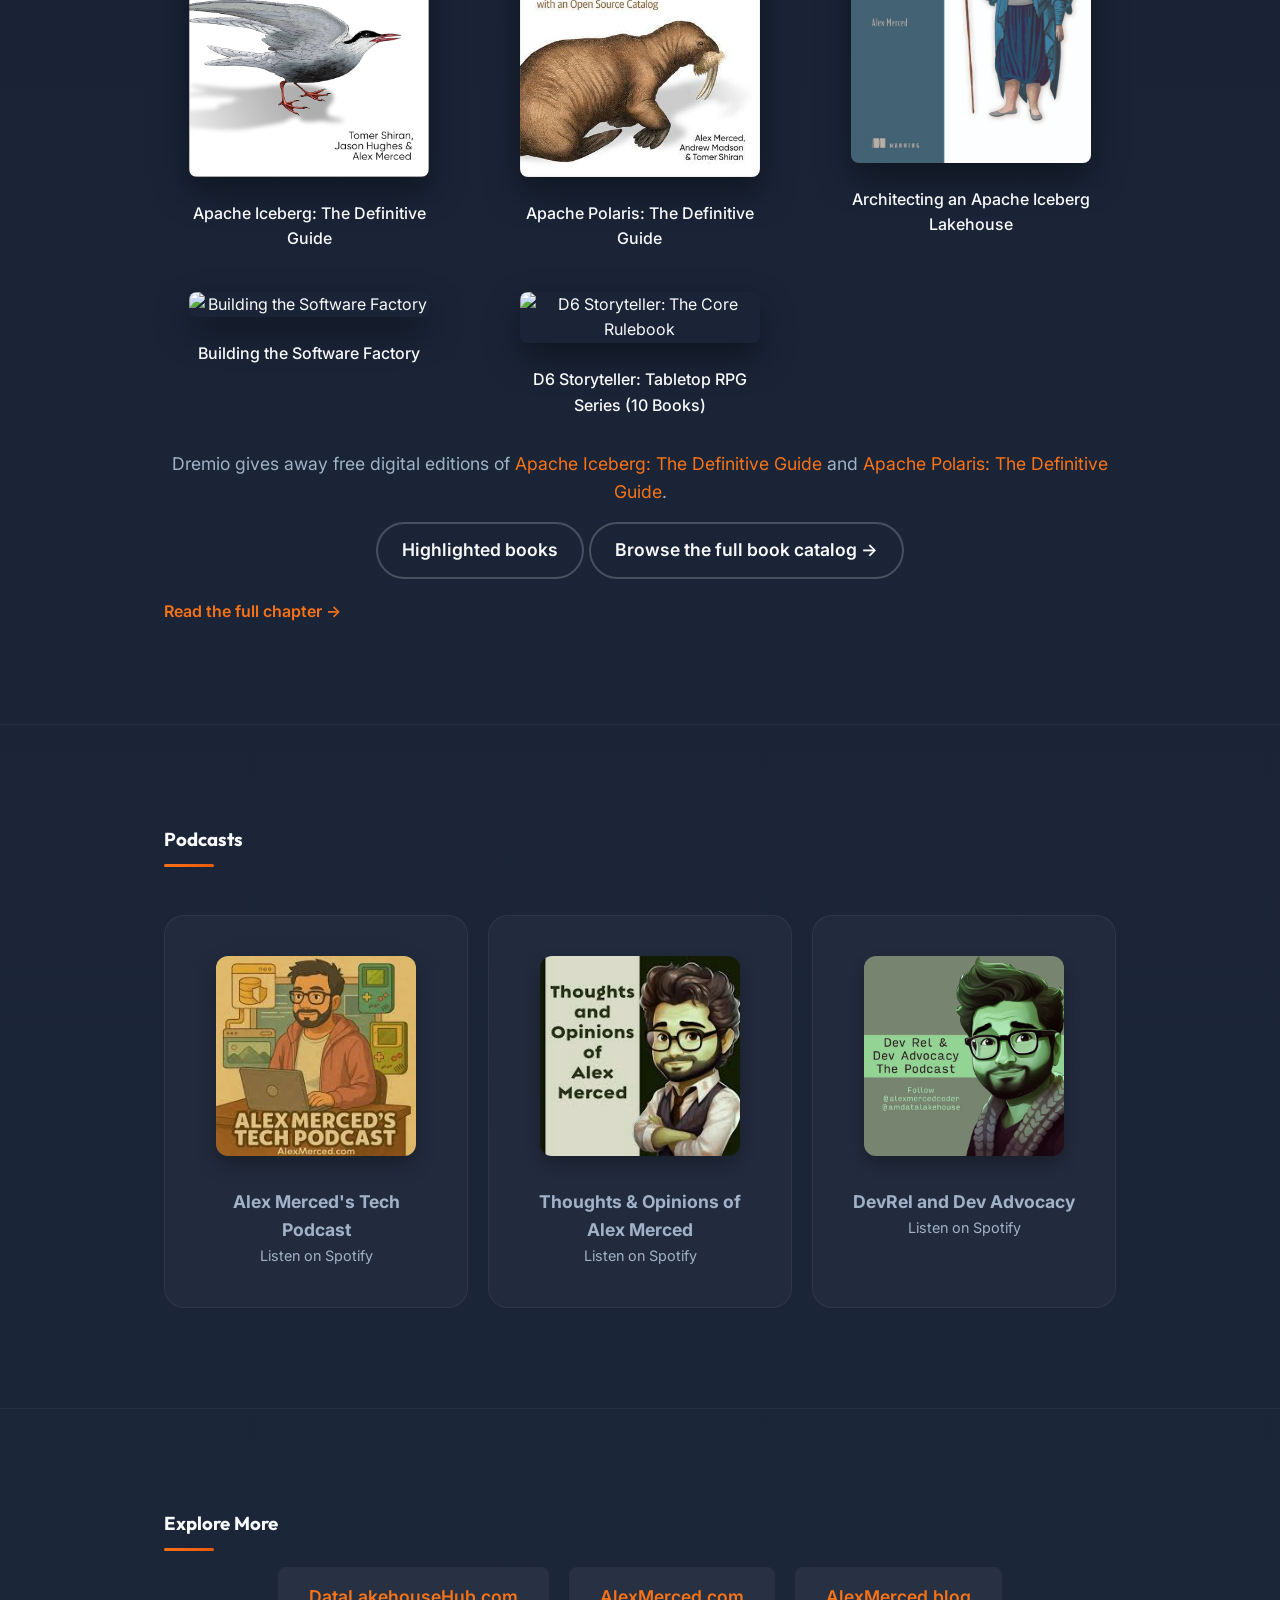
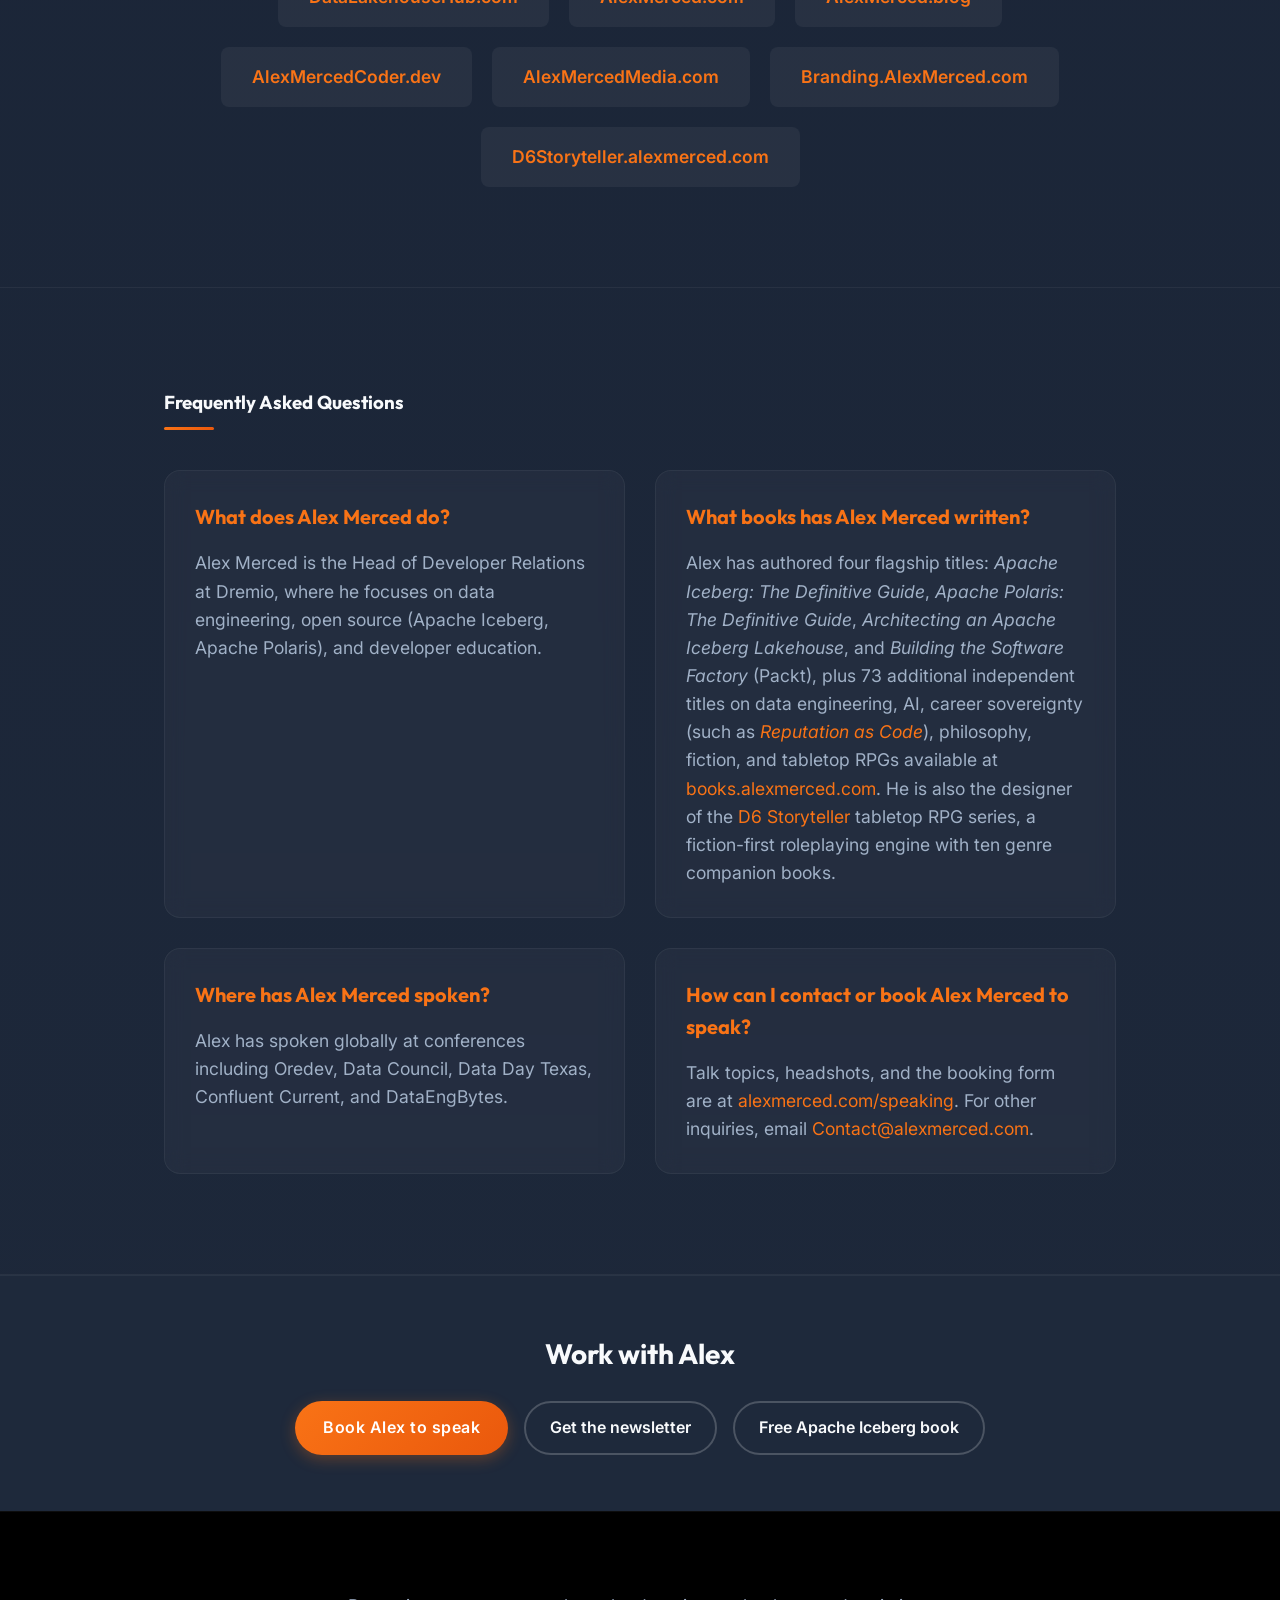
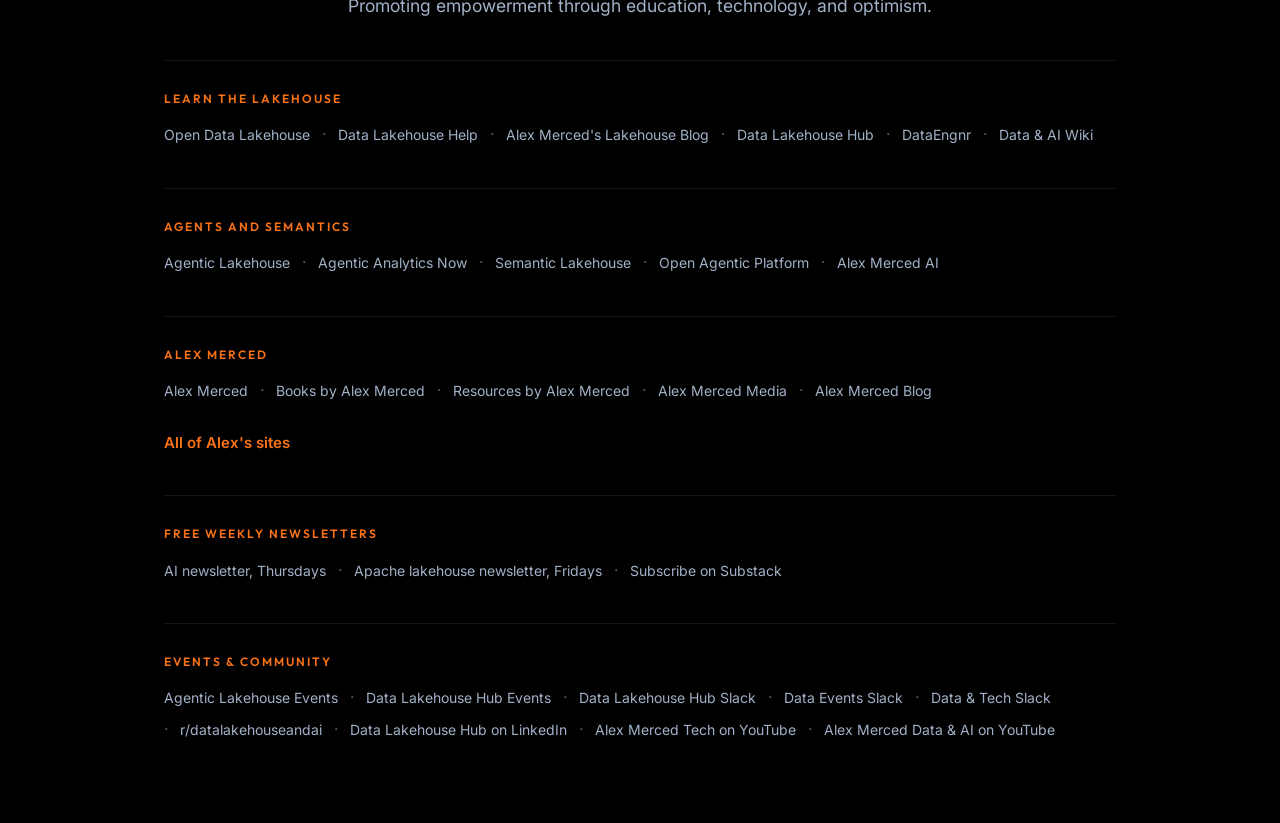
==== commit c5f26eb3: "Add dated career chapters as their own pages whoisalexmerced.com is now the long-form story plus eig" ====
--- a/index.html
+++ b/index.html
@@ -73,25 +73,8 @@
       "description": "The long-form story of Alex Merced, from Hartford, Connecticut to Head of Developer Relations at Dremio.",
       "inLanguage": "en",
       "mainEntity": { "@id": "https://alexmerced.com/#alexmerced" },
-      "about": { "@id": "https://alexmerced.com/#alexmerced" }
-    }
-    </script>
-
-    <!-- VideoObject JSON-LD Schema -->
-    <script type="application/ld+json">
-    {
-      "@context": "https://schema.org",
-      "@type": "VideoObject",
-      "name": "My Name Is Alex",
-      "description": "A scene-rich music video introducing Alex Merced, his story, and the ideas that connect his work.",
-      "thumbnailUrl": "https://alexmerced.com/my-name-is-alex-poster.jpg",
-      "uploadDate": "2026-09-02T00:00:00+00:00",
-      "duration": "PT7M40S",
-      "contentUrl": "https://alexmerced.com/my-name-is-alex.mp4",
-      "embedUrl": "https://whoisalexmerced.com/#brand-video",
       "about": { "@id": "https://alexmerced.com/#alexmerced" },
-      "author": { "@id": "https://alexmerced.com/#alexmerced" },
-      "publisher": { "@id": "https://alexmerced.com/#alexmerced" }
+      "hasPart": [{ "@id": "https://whoisalexmerced.com/chapters/early-life-hartford/#article" }, { "@id": "https://whoisalexmerced.com/chapters/music/#article" }, { "@id": "https://whoisalexmerced.com/chapters/bowling-green-state-university/#article" }, { "@id": "https://whoisalexmerced.com/chapters/new-york-finance-education/#article" }, { "@id": "https://whoisalexmerced.com/chapters/public-service/#article" }, { "@id": "https://whoisalexmerced.com/chapters/software-development/#article" }, { "@id": "https://whoisalexmerced.com/chapters/dremio-developer-relations/#article" }, { "@id": "https://whoisalexmerced.com/chapters/books-and-authorship/#article" }]
     }
     </script>
 
@@ -158,8 +141,7 @@
                 <li><a href="#devrel">DevRel</a></li>
                 <li><a href="#books">Books</a></li>
                 <li><a href="#podcasts">Podcasts</a></li>
-                <li><a href="#projects">Links</a></li>
-                <li><a href="/books/">Books</a></li>
+                <li><a href="/chapters/">Chapters</a></li>
             </ul>
             <button class="theme-toggle" aria-label="Toggle light/dark mode">🌙</button>
         </div>
@@ -258,6 +240,48 @@
                 </div>
                 <figcaption>A 7:40 scene-rich musical introduction to Alex’s story, work, and ideas. Best watched full-screen with sound.</figcaption>
             </figure>
+        </div>
+    </section>
+
+    <!-- Story in chapters -->
+    <section id="chapters">
+        <div class="container reveal">
+            <h3>The Story in Chapters</h3>
+            <p>This page tells the story in one scroll. Each chapter below takes one period at a time, with dates, names, and sources.</p>
+            <ol class="chapter-list chapter-list--home">
+                <li class="chapter-list__item">
+                    <p class="chapter-list__meta">Chapter 1 · 1985 to 2003</p>
+                    <h4><a href="/chapters/early-life-hartford/">Early Life in Hartford, Connecticut (1985 to 2003)</a></h4>
+                </li>
+                <li class="chapter-list__item">
+                    <p class="chapter-list__meta">Chapter 2</p>
+                    <h4><a href="/chapters/music/">Music and Songwriting</a></h4>
+                </li>
+                <li class="chapter-list__item">
+                    <p class="chapter-list__meta">Chapter 3 · 2003 to 2007</p>
+                    <h4><a href="/chapters/bowling-green-state-university/">College at Bowling Green State University (2003 to 2007)</a></h4>
+                </li>
+                <li class="chapter-list__item">
+                    <p class="chapter-list__meta">Chapter 4 · 2008 to 2019</p>
+                    <h4><a href="/chapters/new-york-finance-education/">Teaching Finance and Economics in New York City (2008 to 2019)</a></h4>
+                </li>
+                <li class="chapter-list__item">
+                    <p class="chapter-list__meta">Chapter 5 · 2013 to 2019</p>
+                    <h4><a href="/chapters/public-service/">Public Service and Politics (2013 to 2019)</a></h4>
+                </li>
+                <li class="chapter-list__item">
+                    <p class="chapter-list__meta">Chapter 6 · 2019 to 2021</p>
+                    <h4><a href="/chapters/software-development/">From Finance to Software Development (2019 to 2021)</a></h4>
+                </li>
+                <li class="chapter-list__item">
+                    <p class="chapter-list__meta">Chapter 7 · 2021 to present</p>
+                    <h4><a href="/chapters/dremio-developer-relations/">Developer Relations at Dremio (2021 to Present)</a></h4>
+                </li>
+                <li class="chapter-list__item">
+                    <p class="chapter-list__meta">Chapter 8 · 2024 to present</p>
+                    <h4><a href="/chapters/books-and-authorship/">Books and Authorship (2024 to Present)</a></h4>
+                </li>
+            </ol>
         </div>
     </section>
 
@@ -292,6 +316,7 @@
                             style="max-width:300px; border-radius:12px; box-shadow: 0 10px 20px rgba(0,0,0,0.3);">
                     </div>
                 </div>
+                <a class="chapter-link" href="/chapters/early-life-hartford/">Read the full chapter &rarr;</a>
             </div>
         </section>
 
@@ -341,6 +366,7 @@
                         </div>
                     </div>
                 </div>
+                <a class="chapter-link" href="/chapters/music/">Read the full chapter &rarr;</a>
             </div>
         </section>
 
@@ -384,6 +410,7 @@
                             style="width:100%; border-radius:12px; box-shadow: 0 10px 20px rgba(0,0,0,0.3); opacity:0.9;">
                     </div>
                 </div>
+                <a class="chapter-link" href="/chapters/bowling-green-state-university/">Read the full chapter &rarr;</a>
             </div>
         </section>
 
@@ -419,6 +446,7 @@
                             allowfullscreen loading="lazy"></iframe>
                     </div>
                 </div>
+                <a class="chapter-link" href="/chapters/new-york-finance-education/">Read the full chapter &rarr;</a>
             </div>
         </section>
 
@@ -457,6 +485,7 @@
                         </ul>
                     </div>
                 </div>
+                <a class="chapter-link" href="/chapters/public-service/">Read the full chapter &rarr;</a>
             </div>
         </section>
 
@@ -473,6 +502,7 @@
                     Crossfield Digital, as a bootcamp instructor for General Assembly and occasional freelance work with
                     clients like CampusGuard.
                 </p>
+                <a class="chapter-link" href="/chapters/software-development/">Read the full chapter &rarr;</a>
             </div>
         </section>
 
@@ -512,6 +542,7 @@
             <div class="speaker-image">
                 <img src="assets/img/alex-signing-books.jpg" alt="Alex Merced Signing Books" loading="lazy">
             </div>
+            <a class="chapter-link" href="/chapters/dremio-developer-relations/">Read the full chapter &rarr;</a>
         </div>
     </section>
 
@@ -520,26 +551,26 @@
         <div class="container reveal">
             <h3>Books & Authorship</h3>
             <div class="book-grid">
-                <a href="https://hello.dremio.com/wp-apache-iceberg-the-definitive-guide-reg.html" target="_blank"
-                    class="book" aria-label="Download Apache Iceberg: The Definitive Guide">
+                <a href="https://books.alexmerced.com/books/apache-iceberg-the-definitive-guide/"
+                    class="book" aria-label="Apache Iceberg: The Definitive Guide on books.alexmerced.com">
                     <img src="assets/img/cover-apache-iceberg-tdg.jpg" alt="Apache Iceberg: The Definitive Guide"
                         loading="lazy">
                     <p>Apache Iceberg: The Definitive Guide</p>
                 </a>
-                <a href="https://hello.dremio.com/wp-apache-polaris-guide-reg.html" target="_blank" class="book"
-                    aria-label="Download Apache Polaris: The Definitive Guide">
+                <a href="https://books.alexmerced.com/books/apache-polaris-the-definitive-guide/" class="book"
+                    aria-label="Apache Polaris: The Definitive Guide on books.alexmerced.com">
                     <img src="assets/img/cover-apache-polaris-tdg.jpg" alt="Apache Polaris: The Definitive Guide"
                         loading="lazy">
                     <p>Apache Polaris: The Definitive Guide</p>
                 </a>
-                <a href="https://www.manning.com/books/architecting-an-apache-iceberg-lakehouse" target="_blank"
-                    class="book" aria-label="View Architecting an Apache Iceberg Lakehouse on Manning">
+                <a href="https://books.alexmerced.com/books/architecting-an-apache-iceberg-lakehouse/"
+                    class="book" aria-label="Architecting an Apache Iceberg Lakehouse on books.alexmerced.com">
                     <img src="assets/img/cover-architecting-an-apache-iceberg-lakehouse.jpg"
                         alt="Architecting an Apache Iceberg Lakehouse" loading="lazy">
                     <p>Architecting an Apache Iceberg Lakehouse</p>
                 </a>
-                <a href="https://books.alexmerced.com/books/building-the-software-factory/" target="_blank" rel="noopener"
-                    class="book" aria-label="View Building the Software Factory (Packt)">
+                <a href="https://books.alexmerced.com/books/building-the-software-factory/"
+                    class="book" aria-label="Building the Software Factory on books.alexmerced.com">
                     <img src="https://m.media-amazon.com/images/I/81-gPruyXyL._SY450_.jpg"
                         alt="Building the Software Factory" loading="lazy">
                     <p>Building the Software Factory</p>
@@ -551,11 +582,16 @@
                     <p>D6 Storyteller: Tabletop RPG Series (10 Books)</p>
                 </a>
             </div>
-            <p style="margin-top: 2rem; text-align: center;">
-                <a href="https://books.alexmerced.com" target="_blank" rel="noopener" class="btn-secondary"
+            <p style="margin-top: 2rem; text-align: center;">Dremio gives away free digital editions of
+                <a href="https://hello.dremio.com/wp-apache-iceberg-the-definitive-guide-reg.html" style="color: var(--accent-orange);">Apache Iceberg: The Definitive Guide</a>
+                and <a href="https://hello.dremio.com/wp-apache-polaris-guide-reg.html" style="color: var(--accent-orange);">Apache Polaris: The Definitive Guide</a>.</p>
+            <p style="text-align: center;">
+                <a href="/books/" class="btn-secondary">Highlighted books</a>
+                <a href="https://books.alexmerced.com" class="btn-secondary"
                     aria-label="Browse the full book catalog at books.alexmerced.com">Browse the full book catalog
                     &rarr;</a>
             </p>
+            <a class="chapter-link" href="/chapters/books-and-authorship/">Read the full chapter &rarr;</a>
         </div>
     </section>
 
--- a/style.css
+++ b/style.css
@@ -1113,3 +1113,198 @@
 .footer-run__all a:hover {
     text-decoration: underline;
 }
+
+/* ============================================
+   Chapter pages (/chapters/)
+   ============================================ */
+.chapter {
+    max-width: 760px;
+    margin: 0 auto;
+    padding: 7rem 24px 4rem;
+}
+
+.chapter__crumbs {
+    font-size: 0.875rem;
+    color: var(--text-secondary);
+    margin-bottom: 2rem;
+}
+
+.chapter__crumbs a {
+    color: var(--accent-orange);
+}
+
+.chapter__eyebrow,
+.chapter-list__meta {
+    font-family: var(--font-heading);
+    font-size: 0.8125rem;
+    letter-spacing: 0.12em;
+    text-transform: uppercase;
+    color: var(--accent-orange);
+    margin-bottom: 0.5rem;
+}
+
+.chapter__head h1 {
+    font-size: clamp(2rem, 5vw, 2.75rem);
+    line-height: 1.15;
+}
+
+.chapter__lede {
+    font-size: 1.25rem;
+    color: var(--text-primary);
+    margin-bottom: 2rem;
+}
+
+.chapter__lede a {
+    color: var(--accent-orange);
+}
+
+.chapter__body h2 {
+    font-size: 1.5rem;
+    margin: 2.5rem 0 1rem;
+}
+
+.chapter__body p,
+.chapter__body li {
+    margin-bottom: 1rem;
+}
+
+.chapter__body ul,
+.chapter__body ol {
+    padding-left: 1.25rem;
+    color: var(--text-secondary);
+    font-size: 1.05rem;
+}
+
+.chapter__figure {
+    margin: 2rem 0;
+}
+
+.chapter__figure img {
+    max-width: 100%;
+    height: auto;
+    border-radius: 12px;
+    box-shadow: 0 10px 20px rgba(0, 0, 0, 0.3);
+}
+
+.chapter__figure figcaption {
+    font-size: 0.875rem;
+    color: var(--text-secondary);
+    margin-top: 0.5rem;
+}
+
+.chapter__embed {
+    margin: 1.5rem 0 2rem;
+}
+
+.chapter__sources {
+    margin-top: 3rem;
+    padding: 24px 28px;
+    background: var(--card-bg);
+    border: var(--card-border);
+    border-radius: 16px;
+}
+
+.chapter__sources h2 {
+    font-size: 1.1rem;
+}
+
+.chapter__sources ul {
+    padding-left: 1.1rem;
+    color: var(--text-secondary);
+}
+
+.chapter__sources li {
+    margin-bottom: 0.4rem;
+    font-size: 0.95rem;
+}
+
+.chapter__sources a {
+    color: var(--text-secondary);
+    border-bottom: 1px dashed var(--accent-orange);
+}
+
+.chapter__sources a:hover {
+    color: var(--accent-orange);
+}
+
+.chapter__pager {
+    display: flex;
+    flex-wrap: wrap;
+    justify-content: space-between;
+    gap: 16px;
+    margin-top: 3rem;
+}
+
+.chapter__pager a {
+    flex: 1 1 240px;
+    padding: 18px 22px;
+    border: var(--card-border);
+    background: var(--card-bg);
+    border-radius: 12px;
+    font-weight: 600;
+}
+
+.chapter__pager a:hover {
+    border-color: var(--accent-orange);
+}
+
+.chapter__pager span {
+    display: block;
+    font-size: 0.75rem;
+    font-weight: 400;
+    letter-spacing: 0.1em;
+    text-transform: uppercase;
+    color: var(--text-secondary);
+    margin-bottom: 4px;
+}
+
+.chapter__next {
+    text-align: right;
+}
+
+.chapter-list {
+    list-style: none;
+    display: grid;
+    gap: 20px;
+}
+
+.chapter-list__item {
+    padding: 24px 28px;
+    background: var(--card-bg);
+    border: var(--card-border);
+    border-radius: 16px;
+}
+
+.chapter-list__item h2 {
+    font-size: 1.35rem;
+    margin-bottom: 0.5rem;
+}
+
+.chapter-list__item h2 a:hover {
+    color: var(--accent-orange);
+}
+
+.chapter-list__item p:last-child {
+    font-size: 1rem;
+}
+
+.chapter-link {
+    display: inline-block;
+    margin-top: 1.25rem;
+    color: var(--accent-orange);
+    font-weight: 600;
+}
+
+.chapter-list--home {
+    grid-template-columns: repeat(auto-fit, minmax(280px, 1fr));
+    margin-top: 2rem;
+}
+
+.chapter-list--home h4 {
+    font-size: 1.1rem;
+    margin-bottom: 0;
+}
+
+.chapter-list--home h4 a:hover {
+    color: var(--accent-orange);
+}
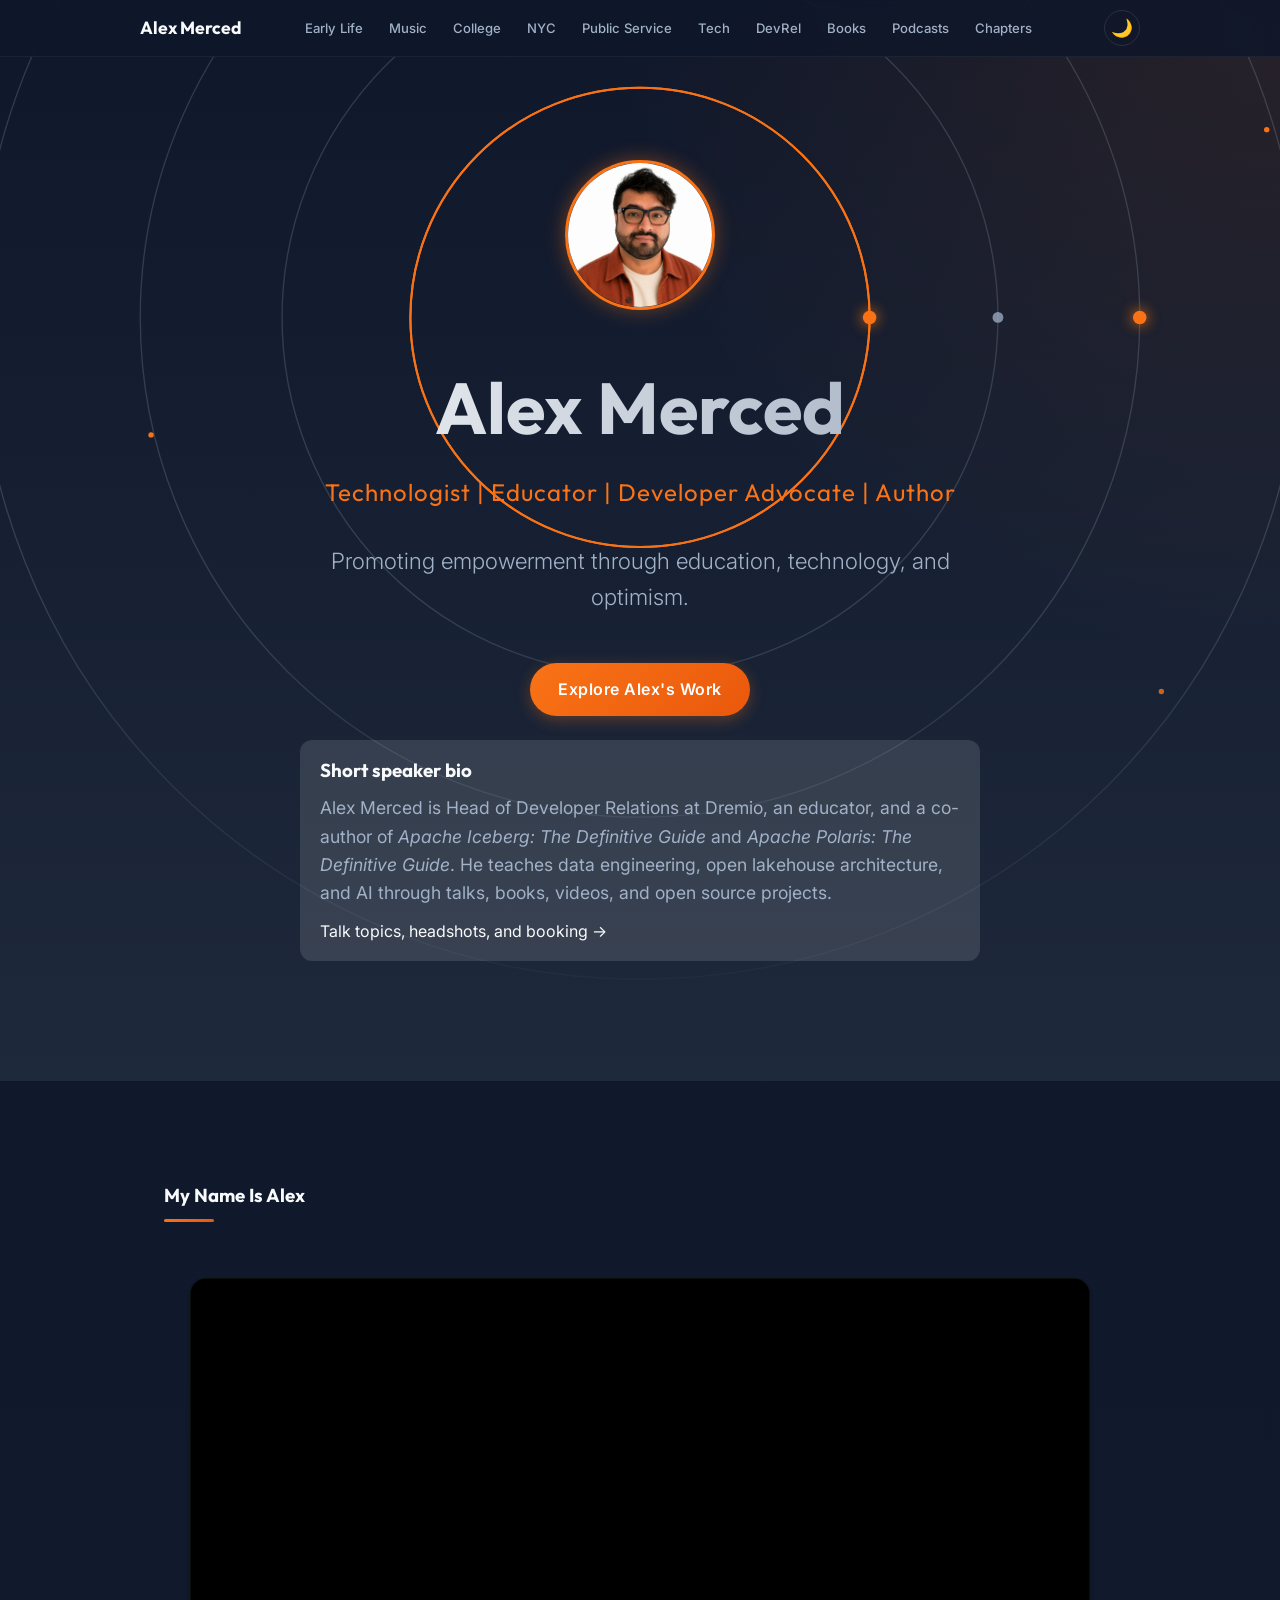
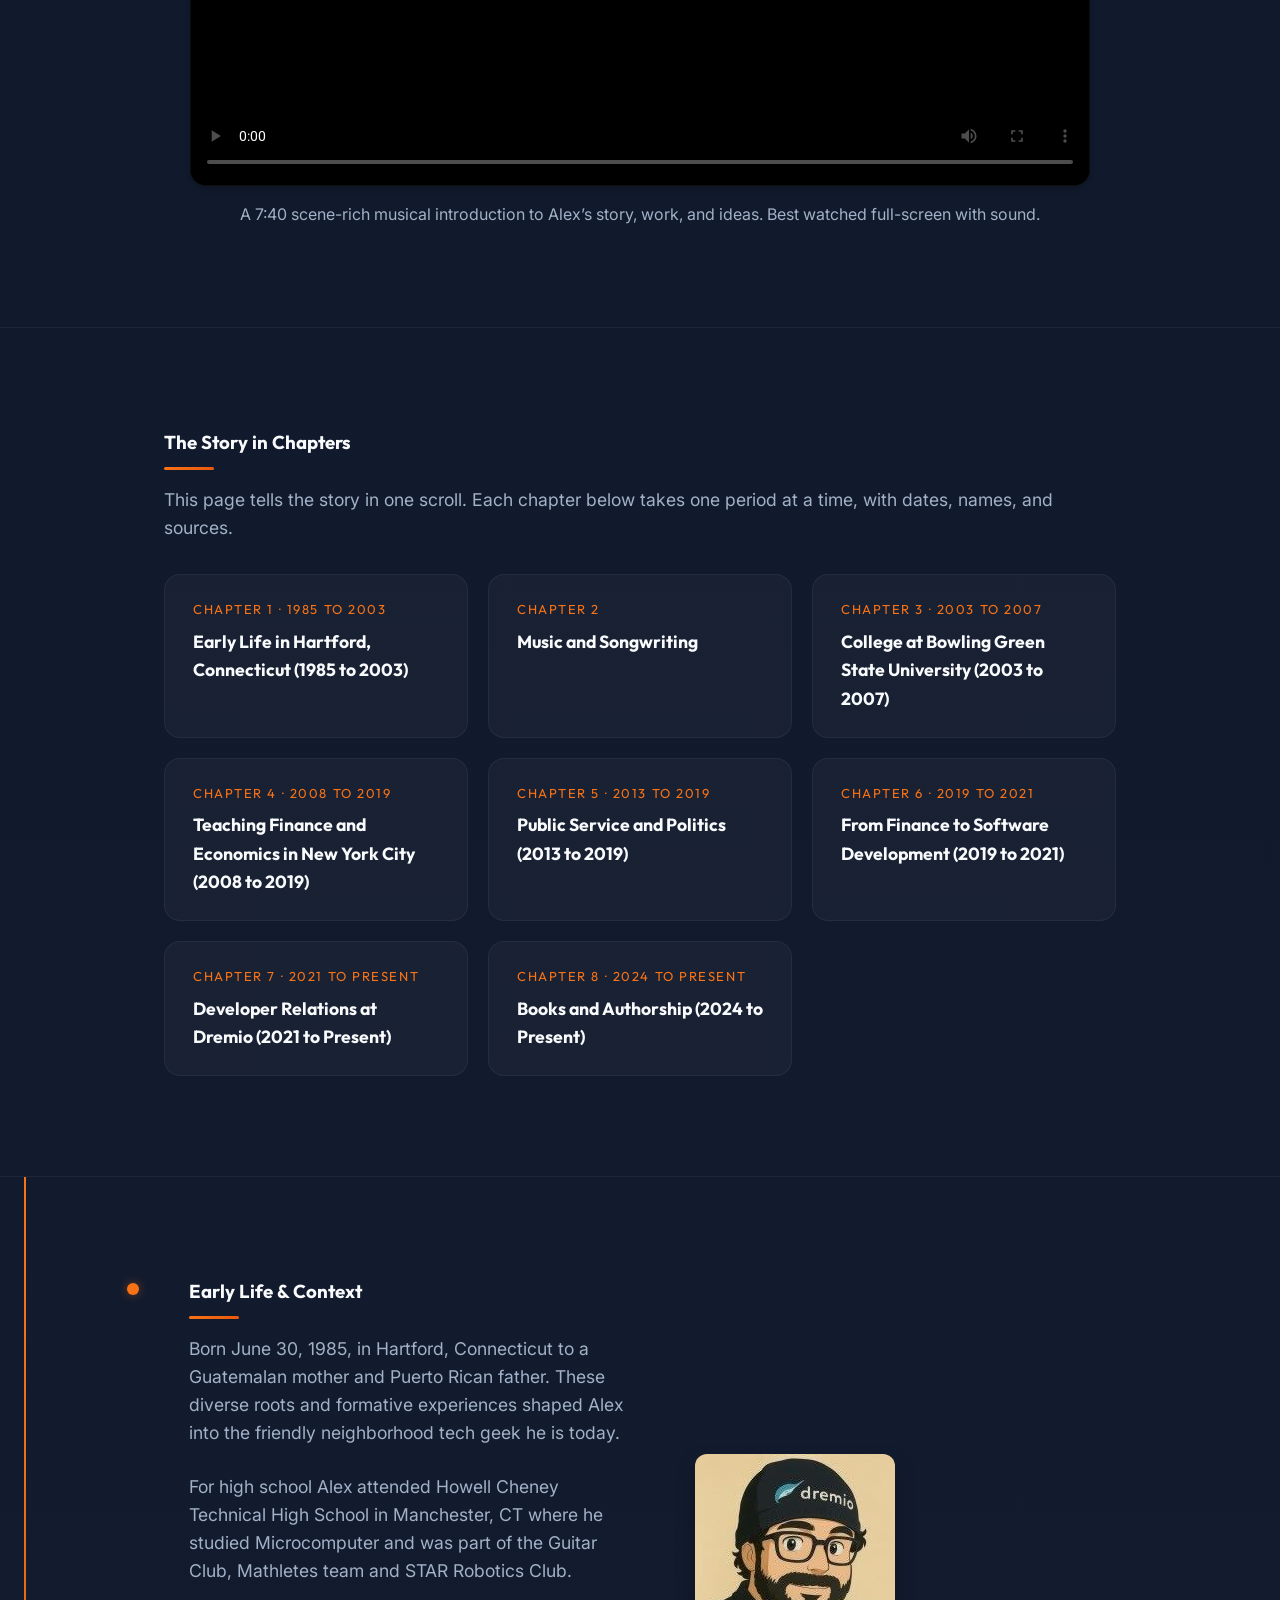
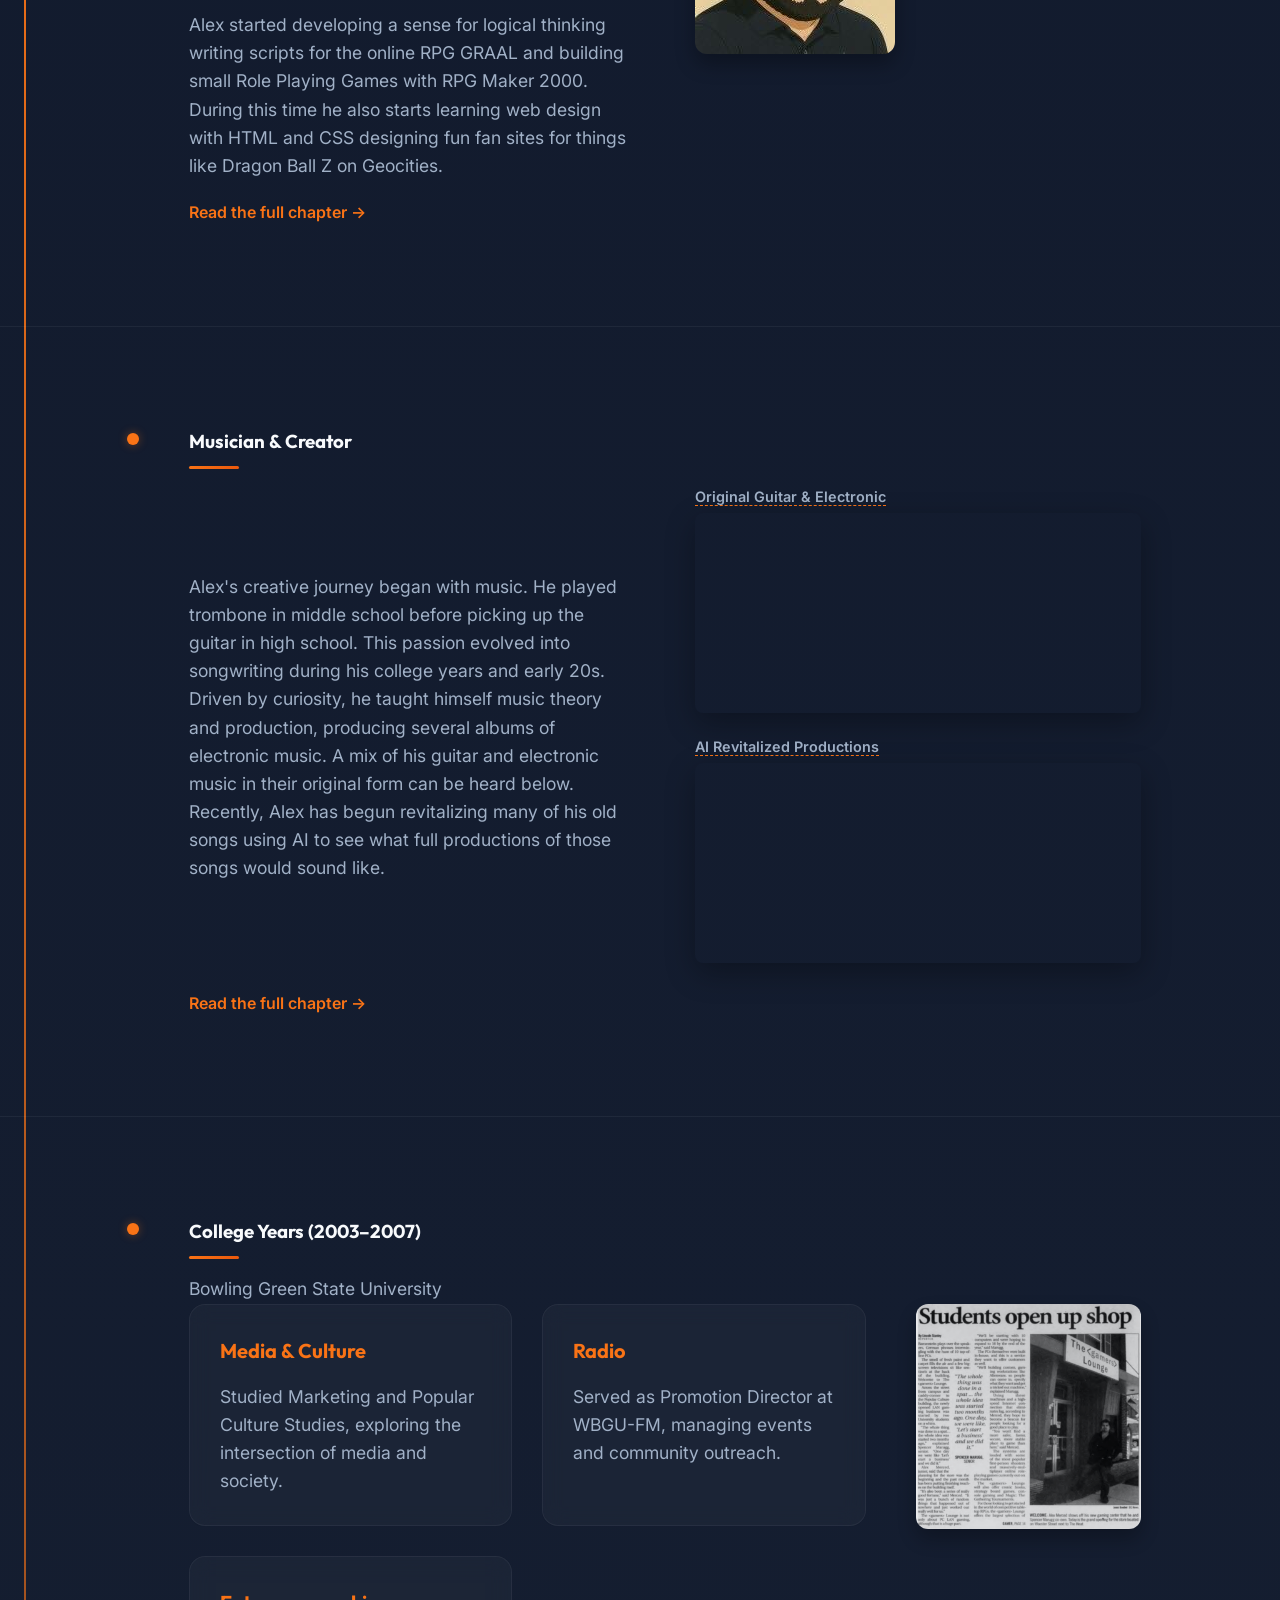
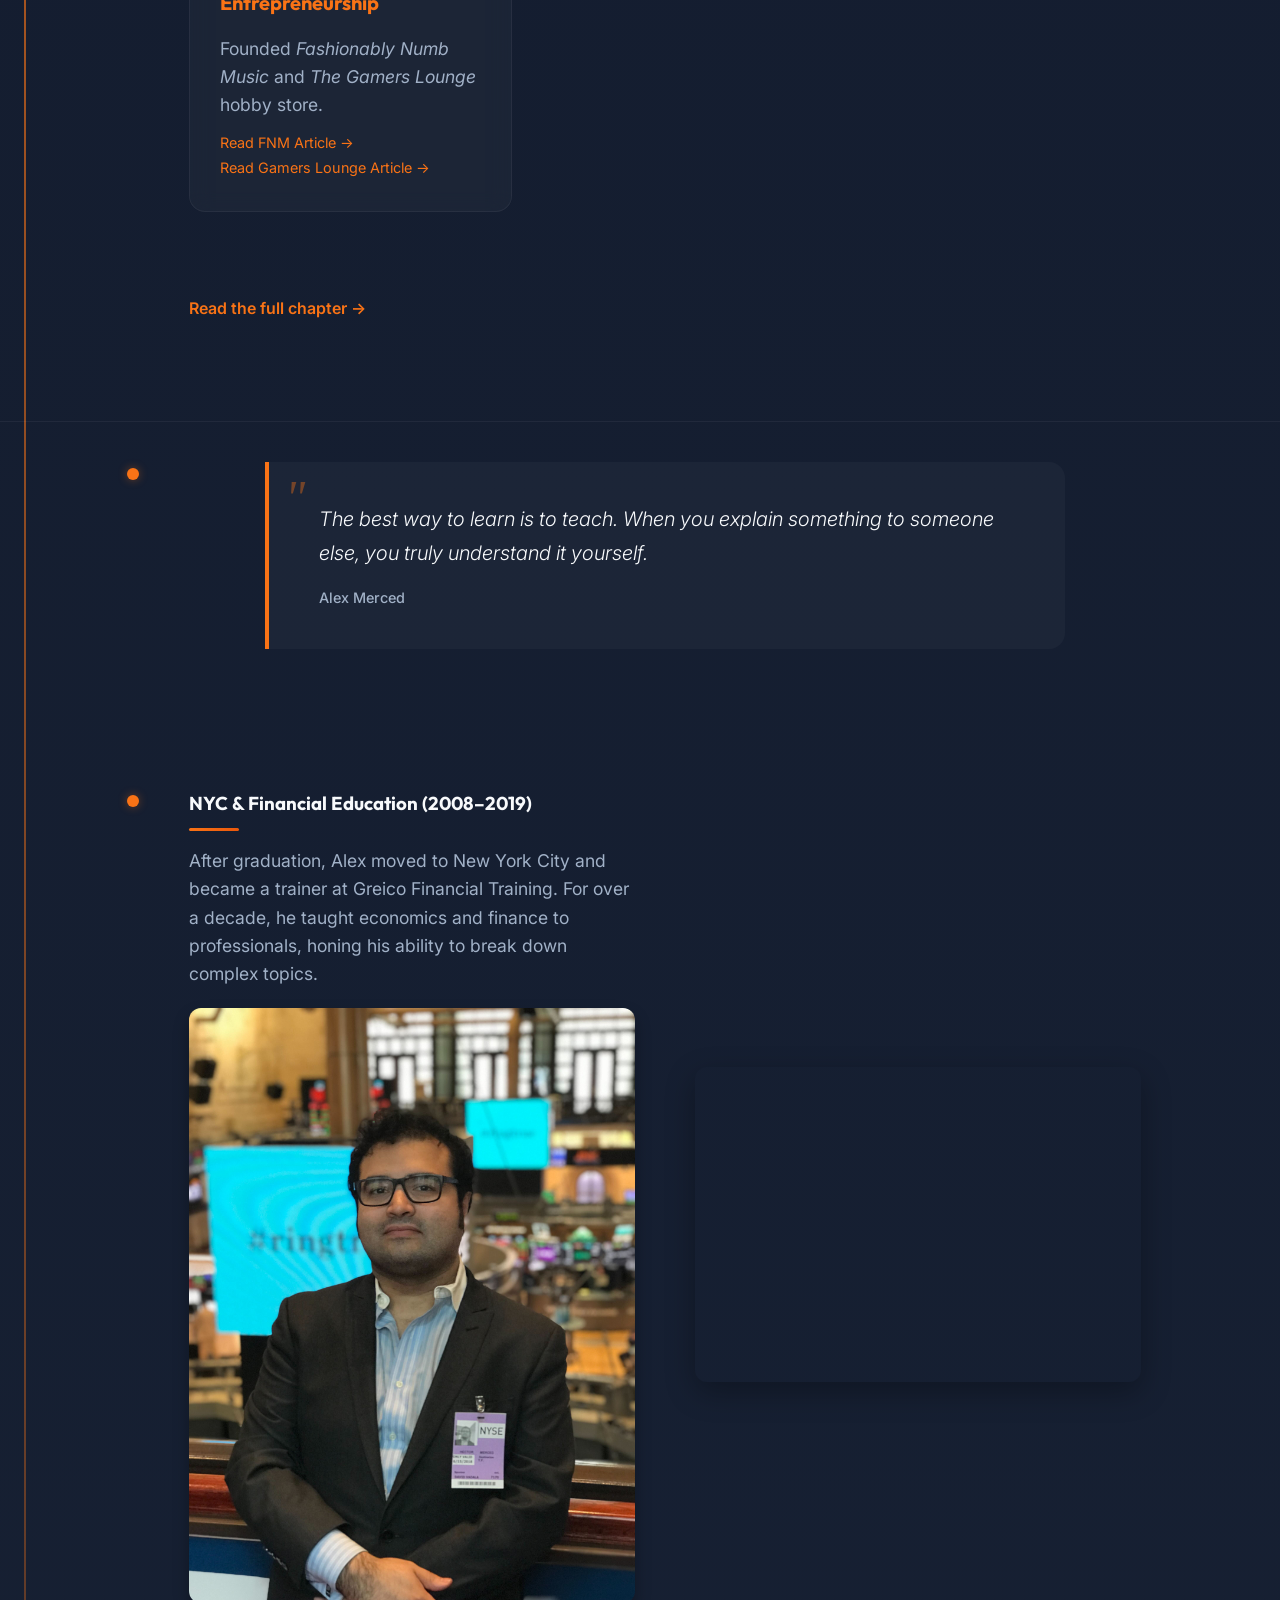
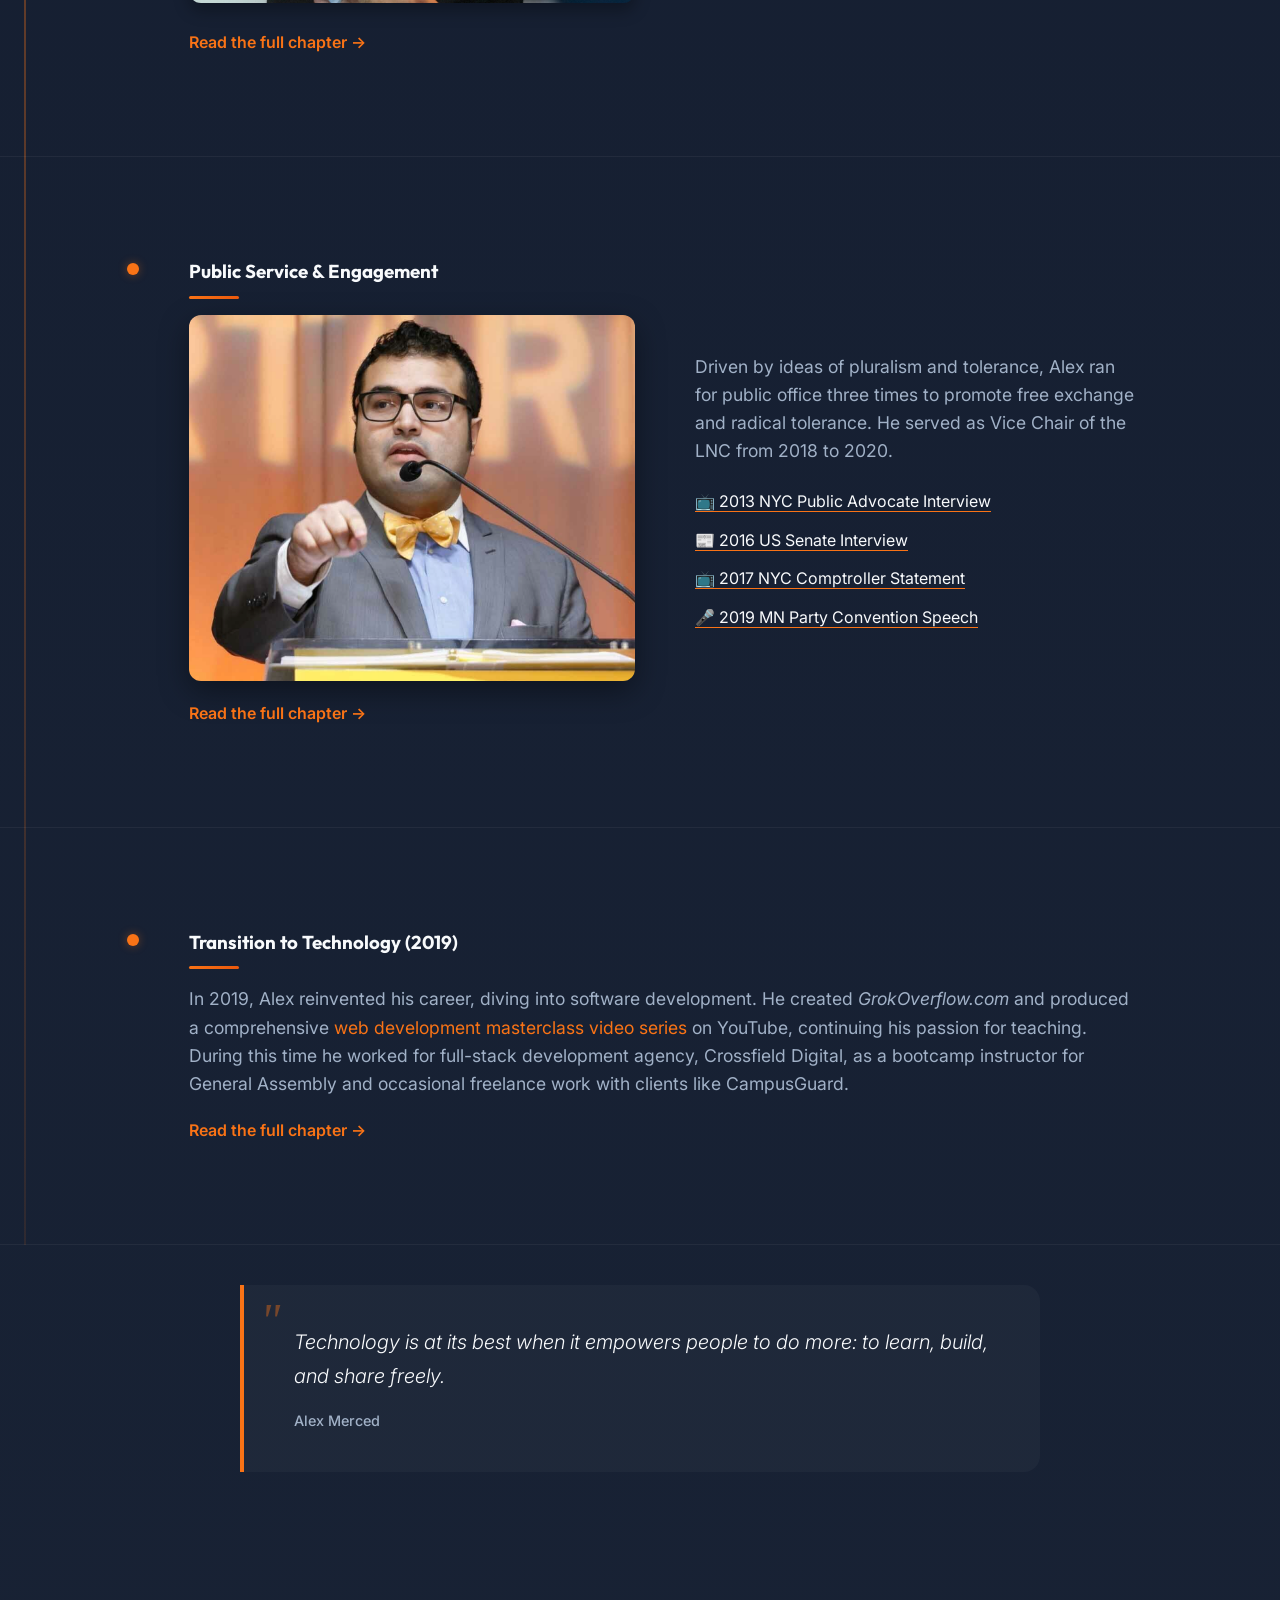
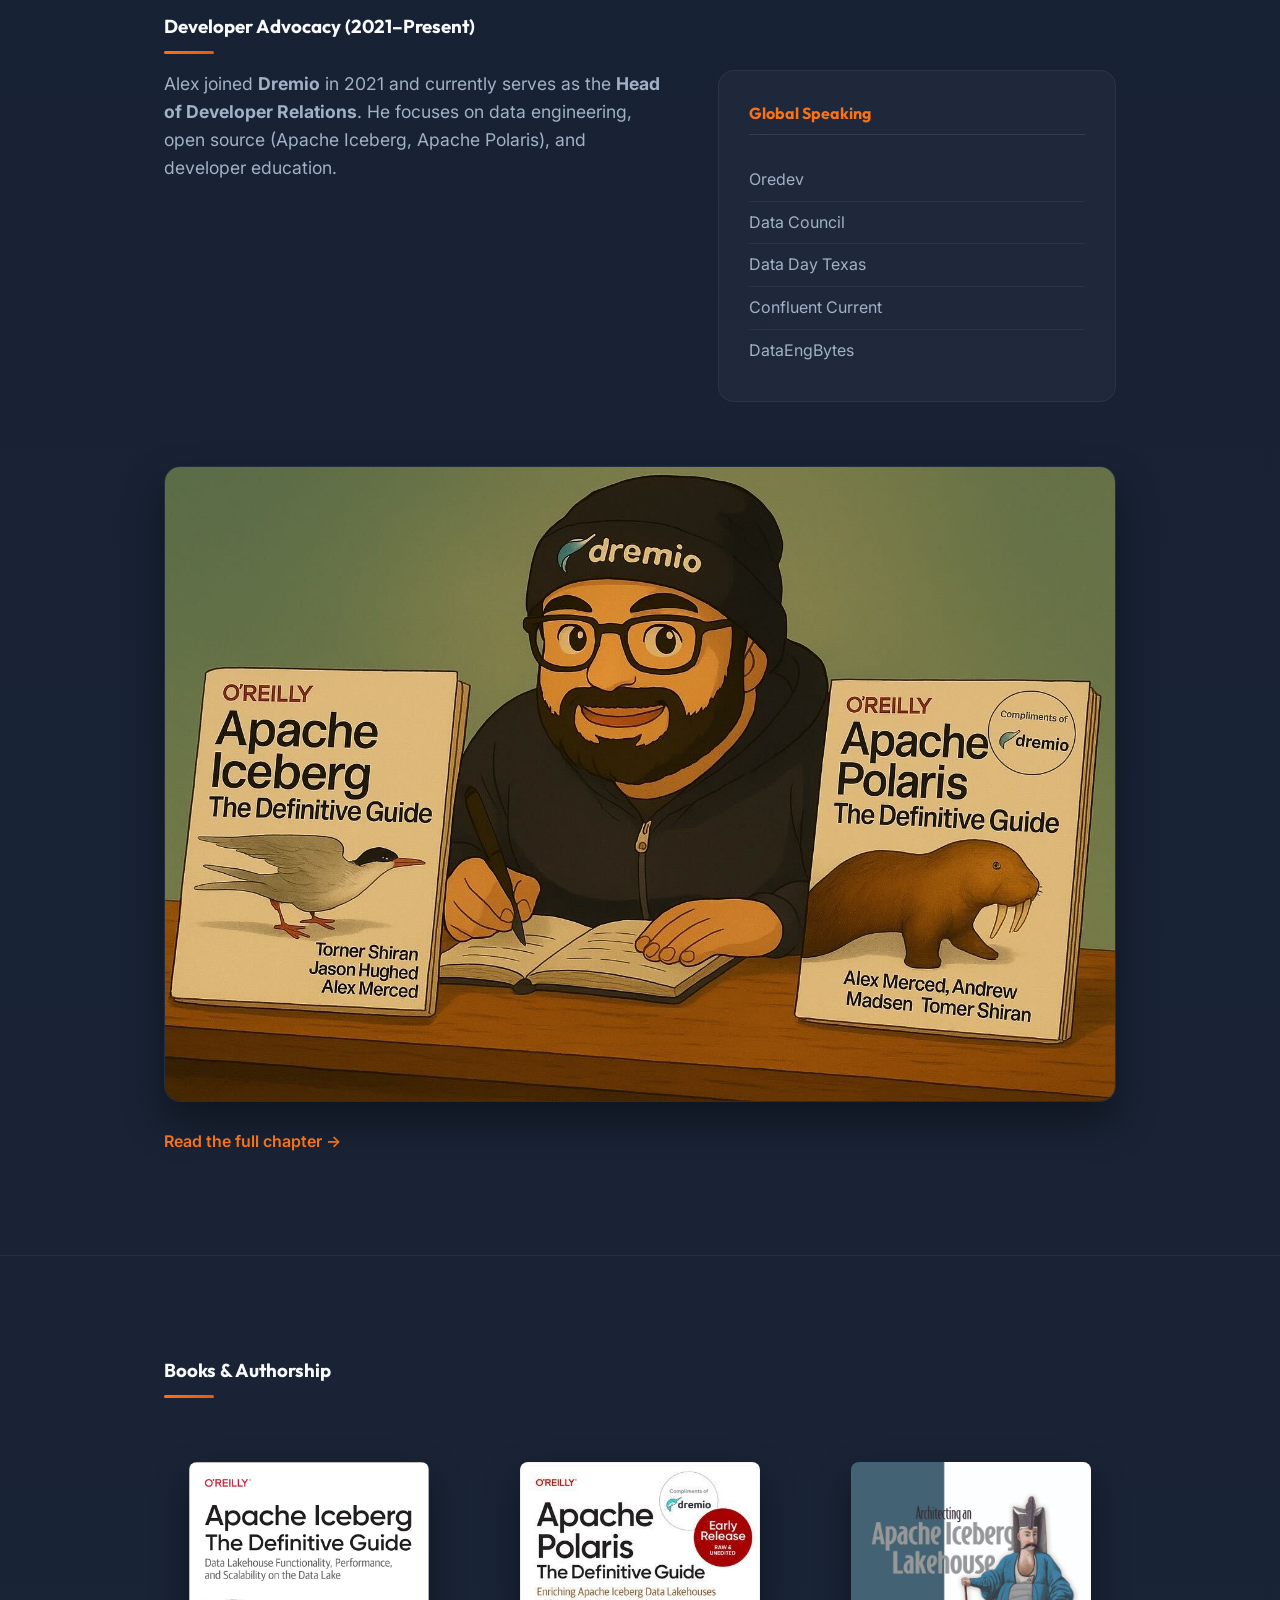
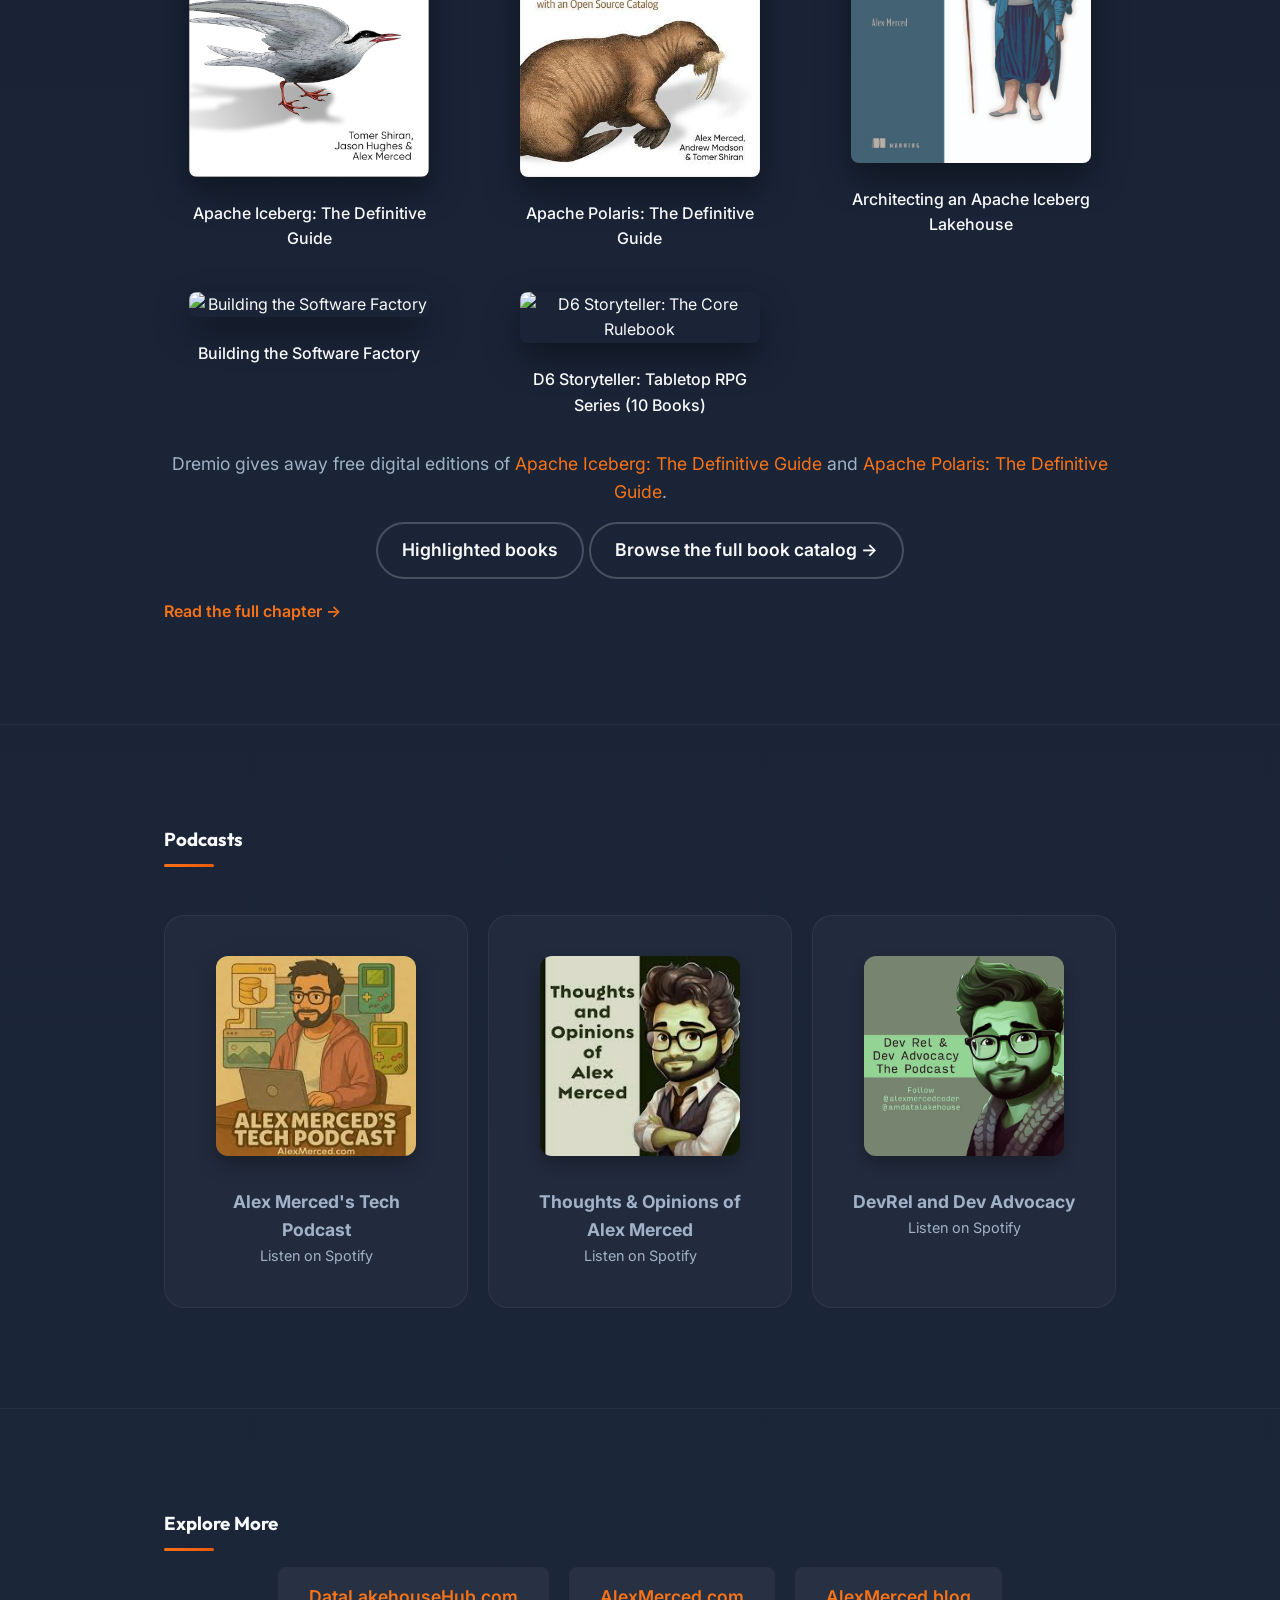
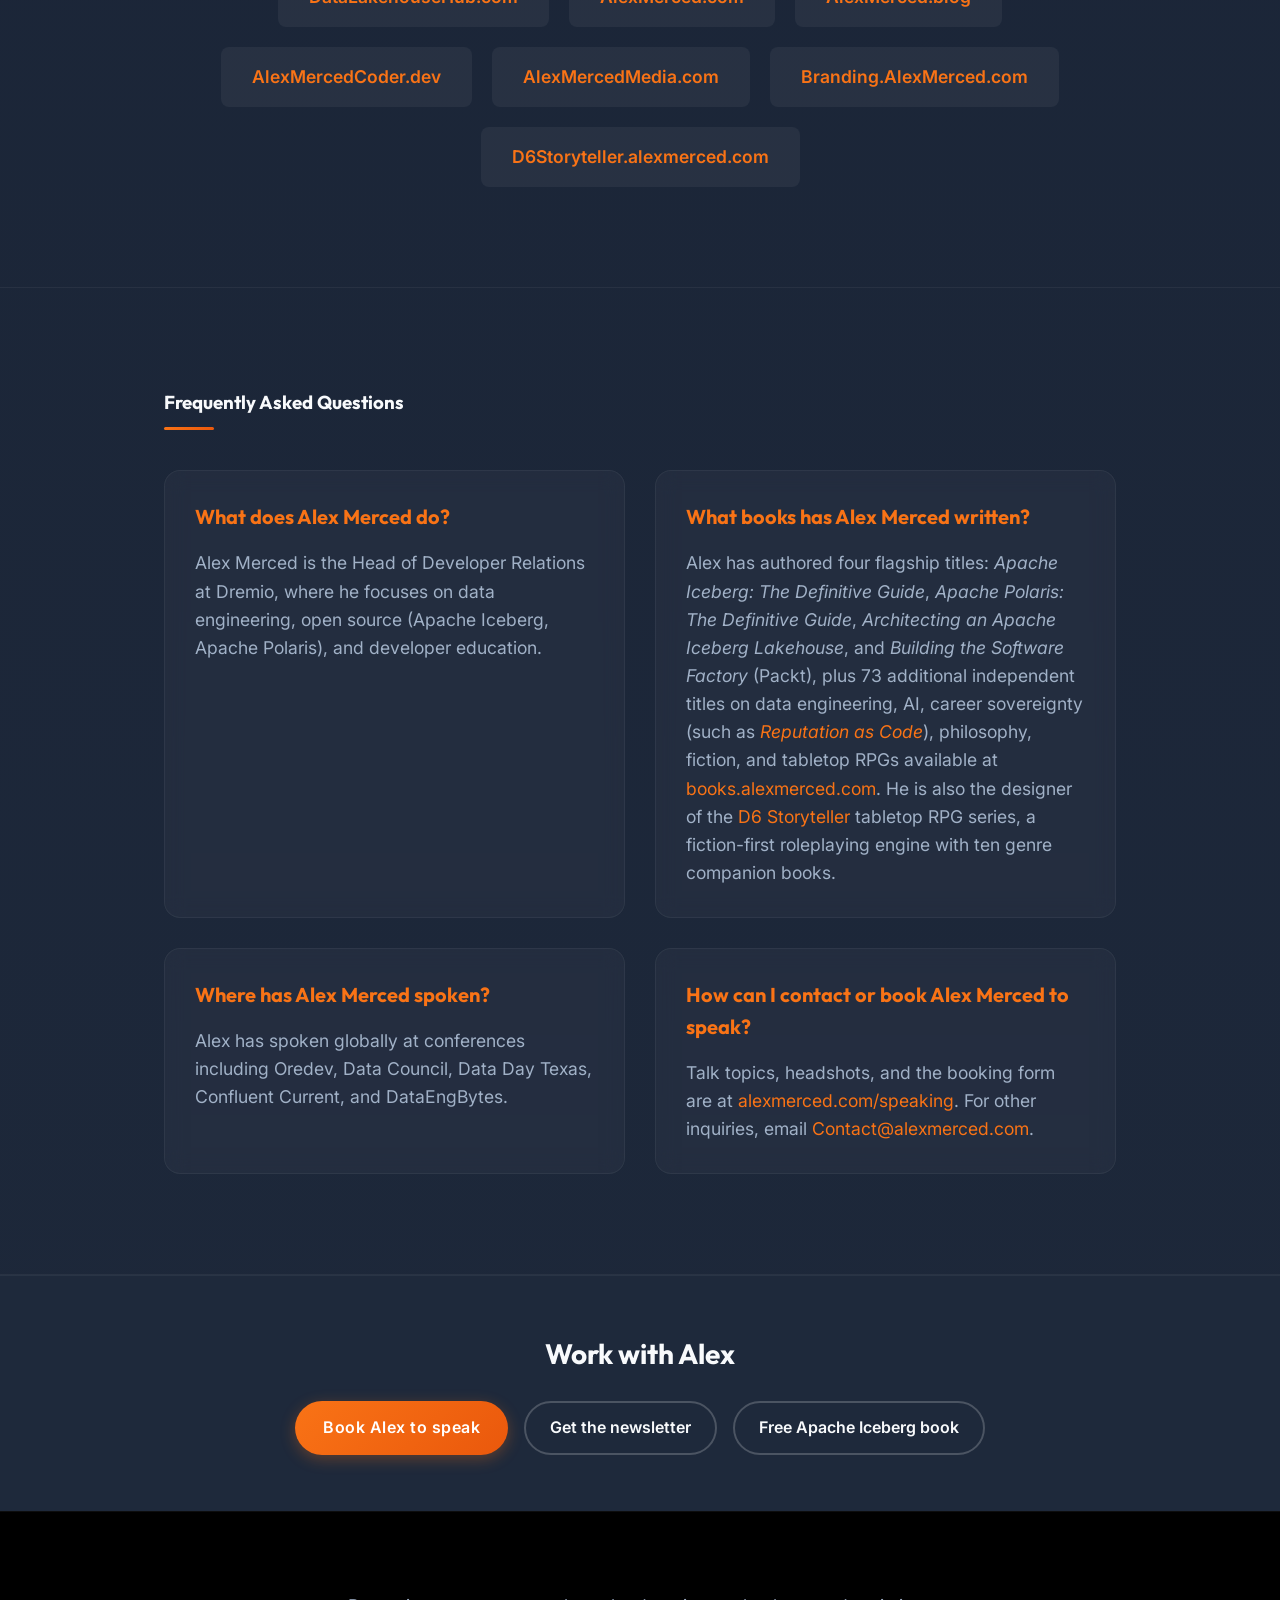
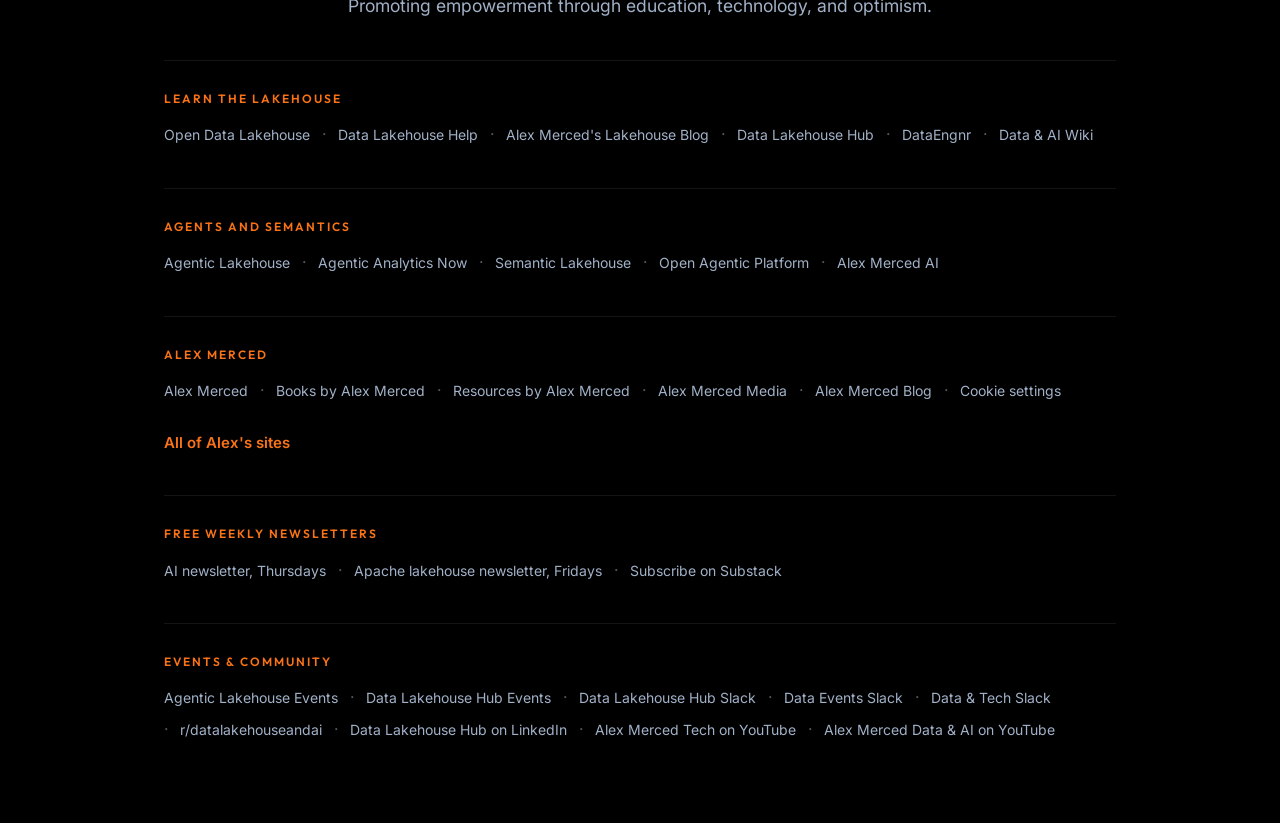
==== commit 4d611751: "Add Consent Mode v2 and an EU/UK consent banner; contact email update The shared network head now de" ====
--- a/index.html
+++ b/index.html
@@ -47,16 +47,60 @@
     <!-- Shared network block: GA4, CTA click events, canonical Person. Generated; run scripts/apply-network.mjs -->
     <!-- network:head:start -->
 <!-- Generated by alexmercedcom/scripts/build-network-shared.mjs from entity/*.json. Do not edit by hand. -->
-<script async src="https://www.googletagmanager.com/gtag/js?id=G-4F1DTQJNDM"></script>
 <script>
 window.dataLayer = window.dataLayer || [];
 function gtag(){dataLayer.push(arguments);}
+gtag('consent', 'default', { ad_storage: 'denied', ad_user_data: 'denied', ad_personalization: 'denied', analytics_storage: 'denied', wait_for_update: 500, region: ["AT","BE","BG","HR","CY","CZ","DK","EE","FI","FR","DE","GR","HU","IE","IT","LV","LT","LU","MT","NL","PL","PT","RO","SK","SI","ES","SE","IS","LI","NO","GB","CH"] });
+gtag('consent', 'default', { ad_storage: 'denied', ad_user_data: 'denied', ad_personalization: 'denied', analytics_storage: 'granted' });
+</script>
+<script async src="https://www.googletagmanager.com/gtag/js?id=G-4F1DTQJNDM"></script>
+<script>
 gtag('js', new Date());
 gtag('config', 'G-4F1DTQJNDM');
 document.addEventListener('click', function (e) {
   var a = e.target && e.target.closest ? e.target.closest('[data-network-event]') : null;
   if (a) gtag('event', a.getAttribute('data-network-event'), { link_url: a.href, link_text: (a.textContent || '').trim(), site: location.hostname });
 });
+(function () {
+  var KEY = 'am-consent';
+  var tz = '';
+  try { tz = Intl.DateTimeFormat().resolvedOptions().timeZone || ''; } catch (e) {}
+  var regional = /^Europe\//.test(tz) || /^Atlantic\/(Canary|Madeira|Azores|Reykjavik|Faroe)$/.test(tz);
+  function stored() { try { return localStorage.getItem(KEY); } catch (e) { return null; } }
+  function save(v) { try { localStorage.setItem(KEY, v); } catch (e) {} }
+  function apply(v) { gtag('consent', 'update', { analytics_storage: v === 'granted' ? 'granted' : 'denied' }); }
+  var prior = stored();
+  if (prior) apply(prior);
+  function show() {
+    if (document.getElementById('am-consent')) return;
+    var box = document.createElement('div');
+    box.id = 'am-consent';
+    box.setAttribute('role', 'dialog');
+    box.setAttribute('aria-live', 'polite');
+    box.setAttribute('aria-label', 'Cookie choices');
+    box.style.cssText = 'position:fixed;left:16px;right:16px;bottom:16px;max-width:560px;margin:0 auto;z-index:2147483000;background:#0f172a;color:#f8fafc;border:1px solid #334155;border-radius:12px;padding:16px 18px;font:15px/1.5 system-ui,-apple-system,Segoe UI,Roboto,sans-serif;box-shadow:0 10px 30px rgba(0,0,0,.35)';
+    box.innerHTML = '<p style="margin:0 0 12px">This site uses Google Analytics cookies to count visits and see which pages help. No advertising cookies. Is that OK?</p>' +
+      '<div style="display:flex;gap:8px;flex-wrap:wrap"><button type="button" data-v="granted" style="background:#38bdf8;color:#0f172a;border:0;border-radius:8px;padding:8px 14px;font:inherit;font-weight:600;cursor:pointer">Accept analytics</button>' +
+      '<button type="button" data-v="denied" style="background:transparent;color:#f8fafc;border:1px solid #64748b;border-radius:8px;padding:8px 14px;font:inherit;cursor:pointer">Decline</button></div>';
+    box.addEventListener('click', function (e) {
+      var v = e.target && e.target.getAttribute && e.target.getAttribute('data-v');
+      if (!v) return;
+      save(v); apply(v); box.remove();
+    });
+    document.body.appendChild(box);
+  }
+  function open(e) { if (e) e.preventDefault(); show(); }
+  function ready() {
+    if (regional && !prior) show();
+    if (location.hash === '#cookie-settings') show();
+  }
+  if (document.readyState === 'loading') document.addEventListener('DOMContentLoaded', ready); else ready();
+  window.addEventListener('hashchange', function () { if (location.hash === '#cookie-settings') show(); });
+  document.addEventListener('click', function (e) {
+    var a = e.target && e.target.closest ? e.target.closest('a[href$="#cookie-settings"]') : null;
+    if (a) open(e);
+  });
+})();
 </script>
 <script type="application/ld+json">{"@context":"https://schema.org","@type":"Person","@id":"https://alexmerced.com/#alexmerced","name":"Alex Merced","url":"https://alexmerced.com","image":"https://alexmerced.com/alexpics/photo-headshot-charcoal-blazer-turtleneck.webp","jobTitle":"Head of Developer Relations","worksFor":{"@type":"Organization","name":"Dremio","url":"https://www.dremio.com"},"sameAs":["https://github.com/alexmercedcoder","https://www.linkedin.com/in/alexmerced","https://bsky.app/profile/alextalksdatalakehouses.fyi","https://www.youtube.com/@alexmerceddata","https://www.youtube.com/@alexmercedcoder","https://x.com/AMdatalakehouse","https://x.com/alexmercedcoder","https://amdatalakehouse.substack.com","https://dev.to/alexmercedcoder","https://www.amazon.com/Apache-Iceberg-Functionality-Performance-Scalability/dp/1098148622","https://www.manning.com/books/architecting-an-apache-iceberg-lakehouse","https://alexmerced.blog","https://alexmercedcoder.dev","https://alexmerceddata.com","https://alexmercedmedia.com","https://whoisalexmerced.com","https://books.alexmerced.com","https://branding.alexmerced.com","https://alexmercedmusic.com","https://www.youtube.com/@AlexMercedMusic","https://soundcloud.com/alexmerced","https://suno.com/@alexmerced"],"knowsAbout":["Open Lakehouse Architecture","Apache Iceberg","Apache Polaris","Apache Parquet","Apache Arrow","Iceberg Catalogs","Semantic Layers","Agentic Analytics","Agent Infrastructure","Data Engineering","Query Federation","Model Context Protocol","Developer Relations"]}</script>
 <meta name="twitter:site" content="@AMdatalakehouse">
@@ -737,6 +781,7 @@
     <li><a href="https://resources.alexmerced.com">Resources by Alex Merced</a></li>
     <li><a href="https://alexmercedmedia.com">Alex Merced Media</a></li>
     <li><a href="https://alexmerced.blog">Alex Merced Blog</a></li>
+    <li><a href="#cookie-settings">Cookie settings</a></li>
   </ul>
 </nav>
 <p class="footer-run__all"><a href="https://alexmerced.com/network.html">All of Alex's sites</a></p>
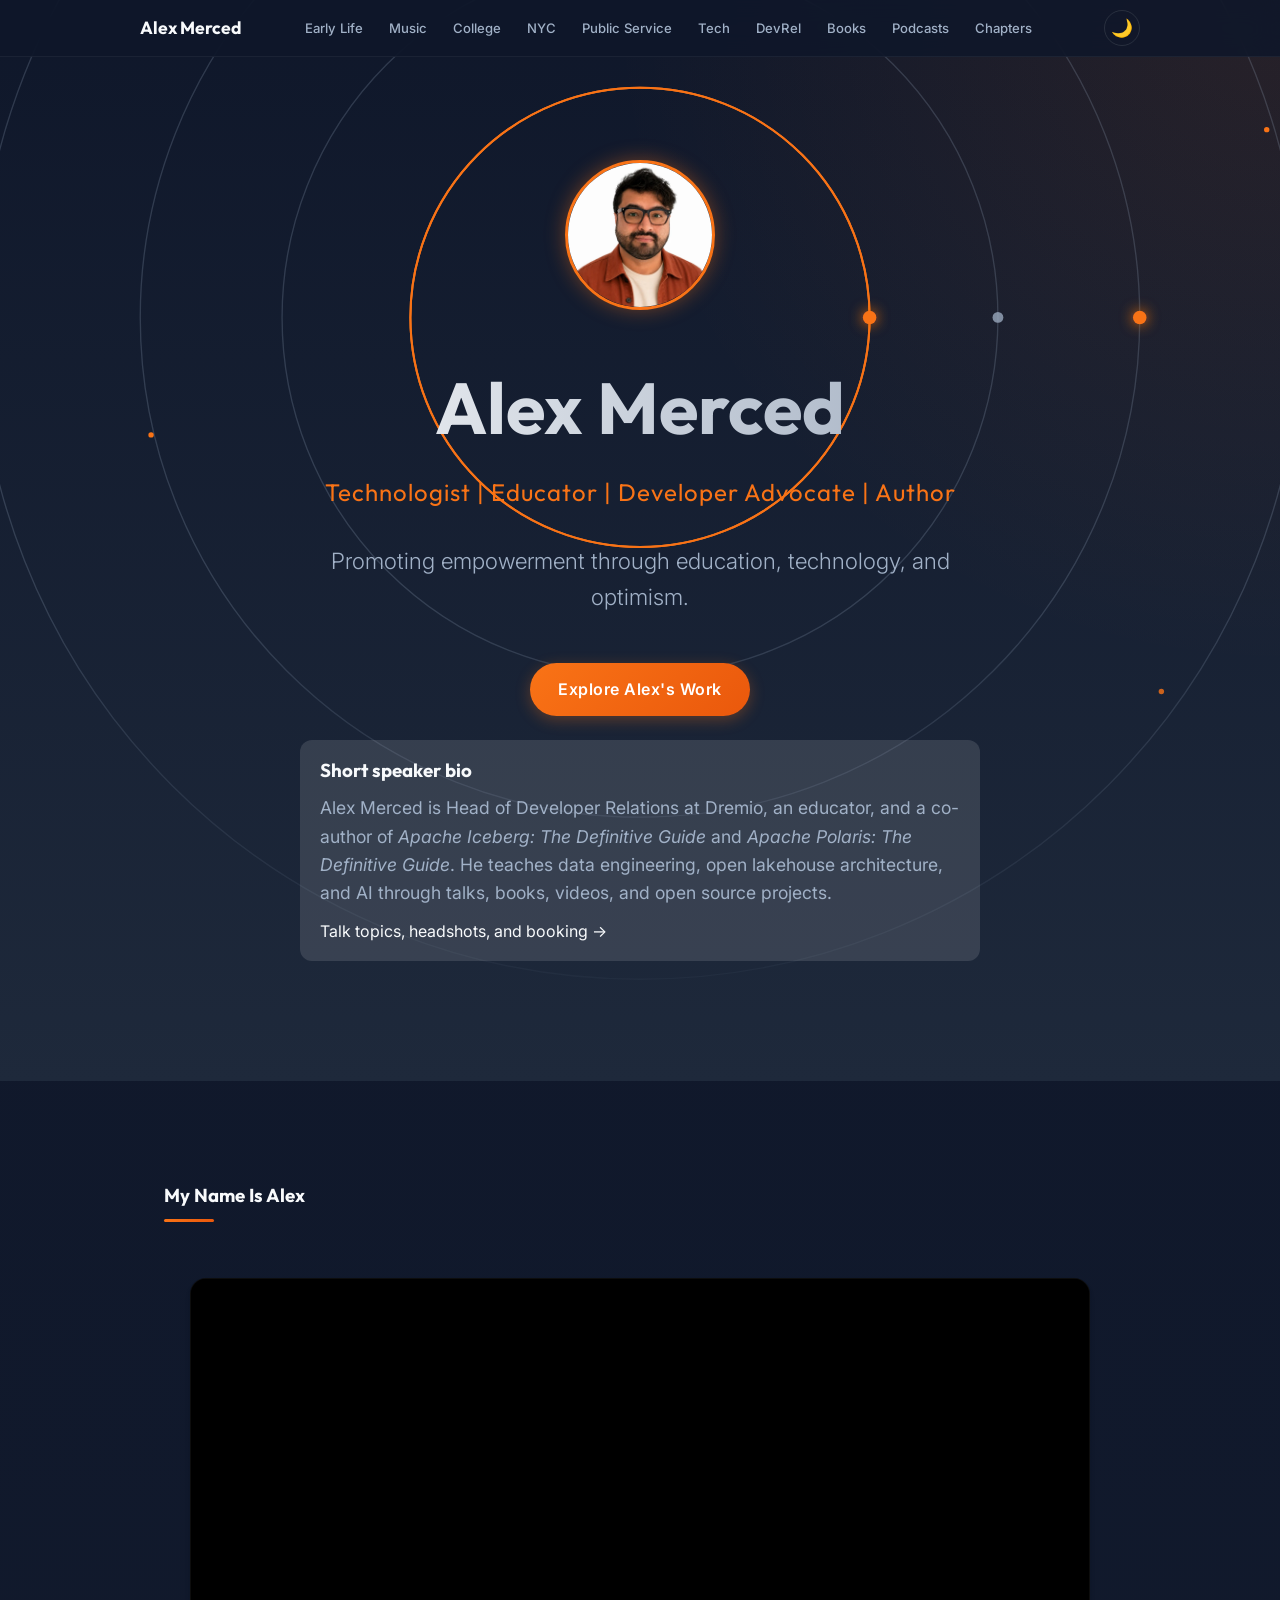
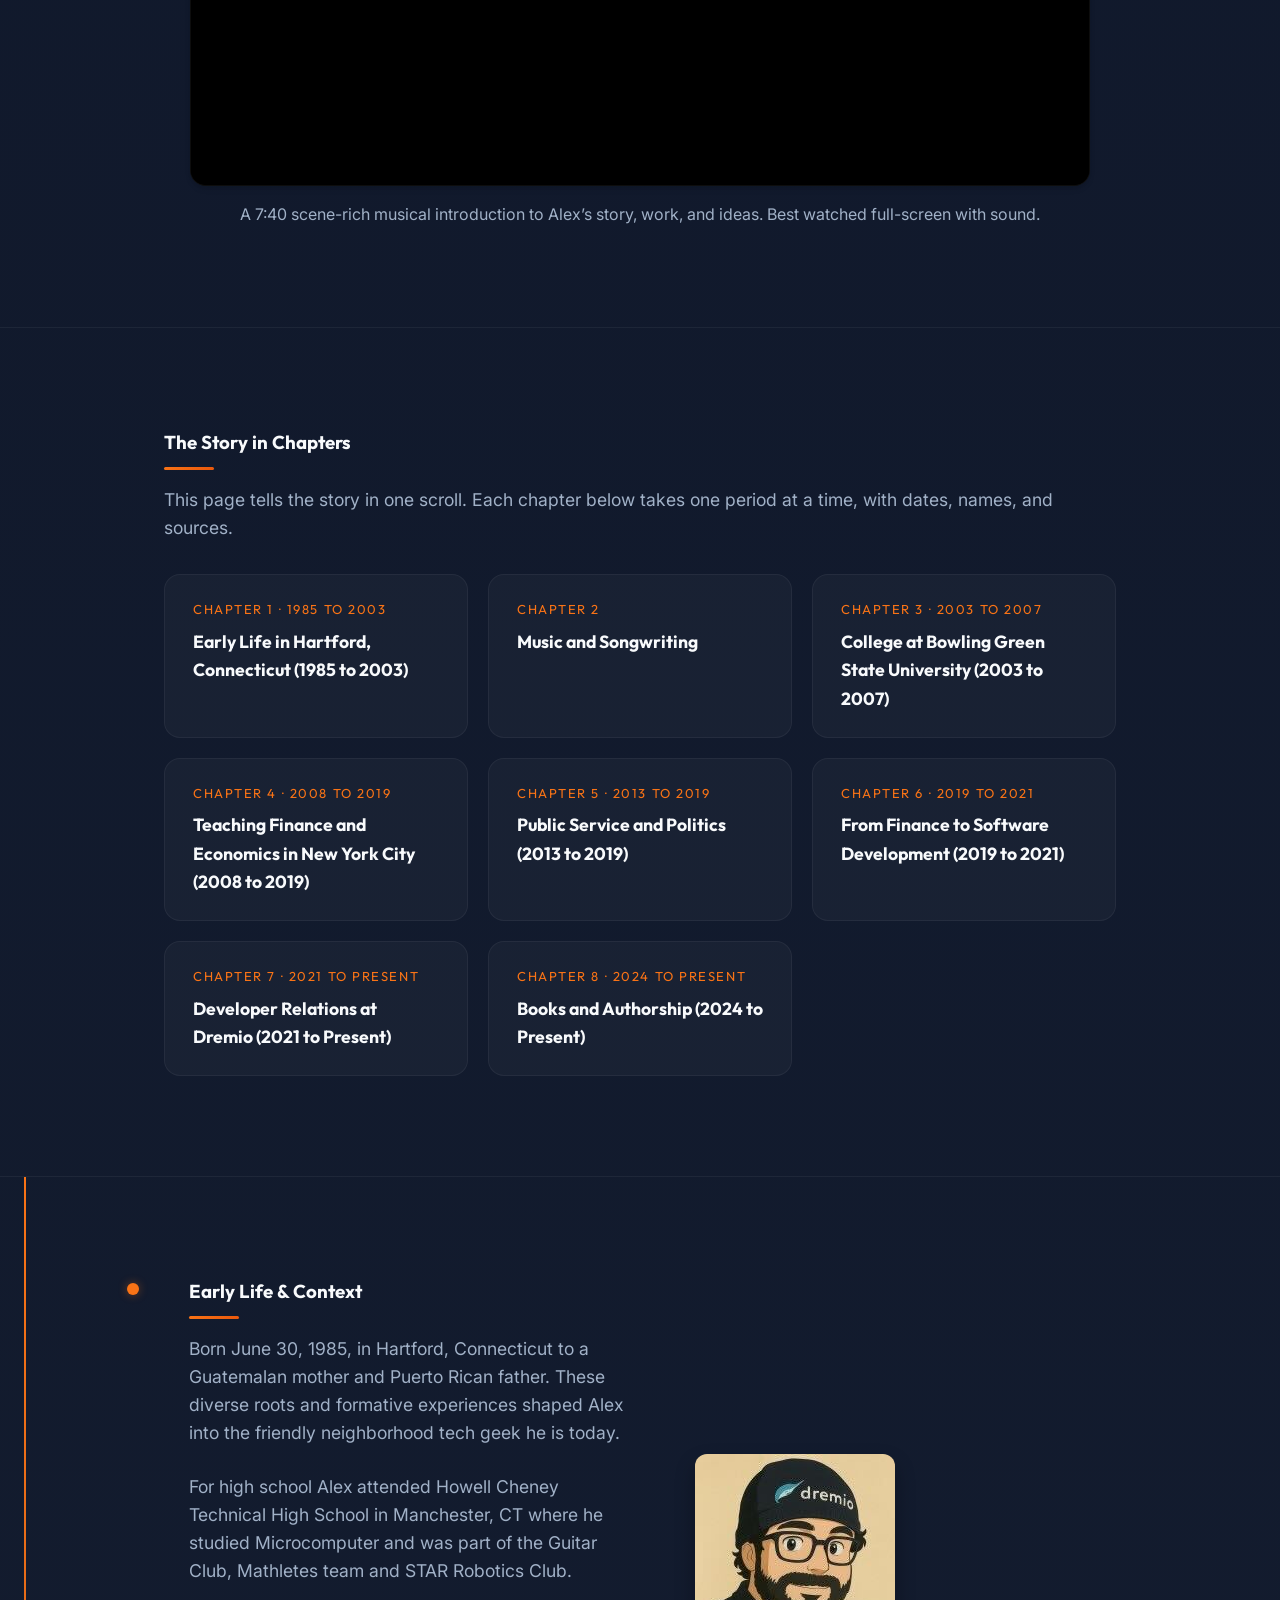
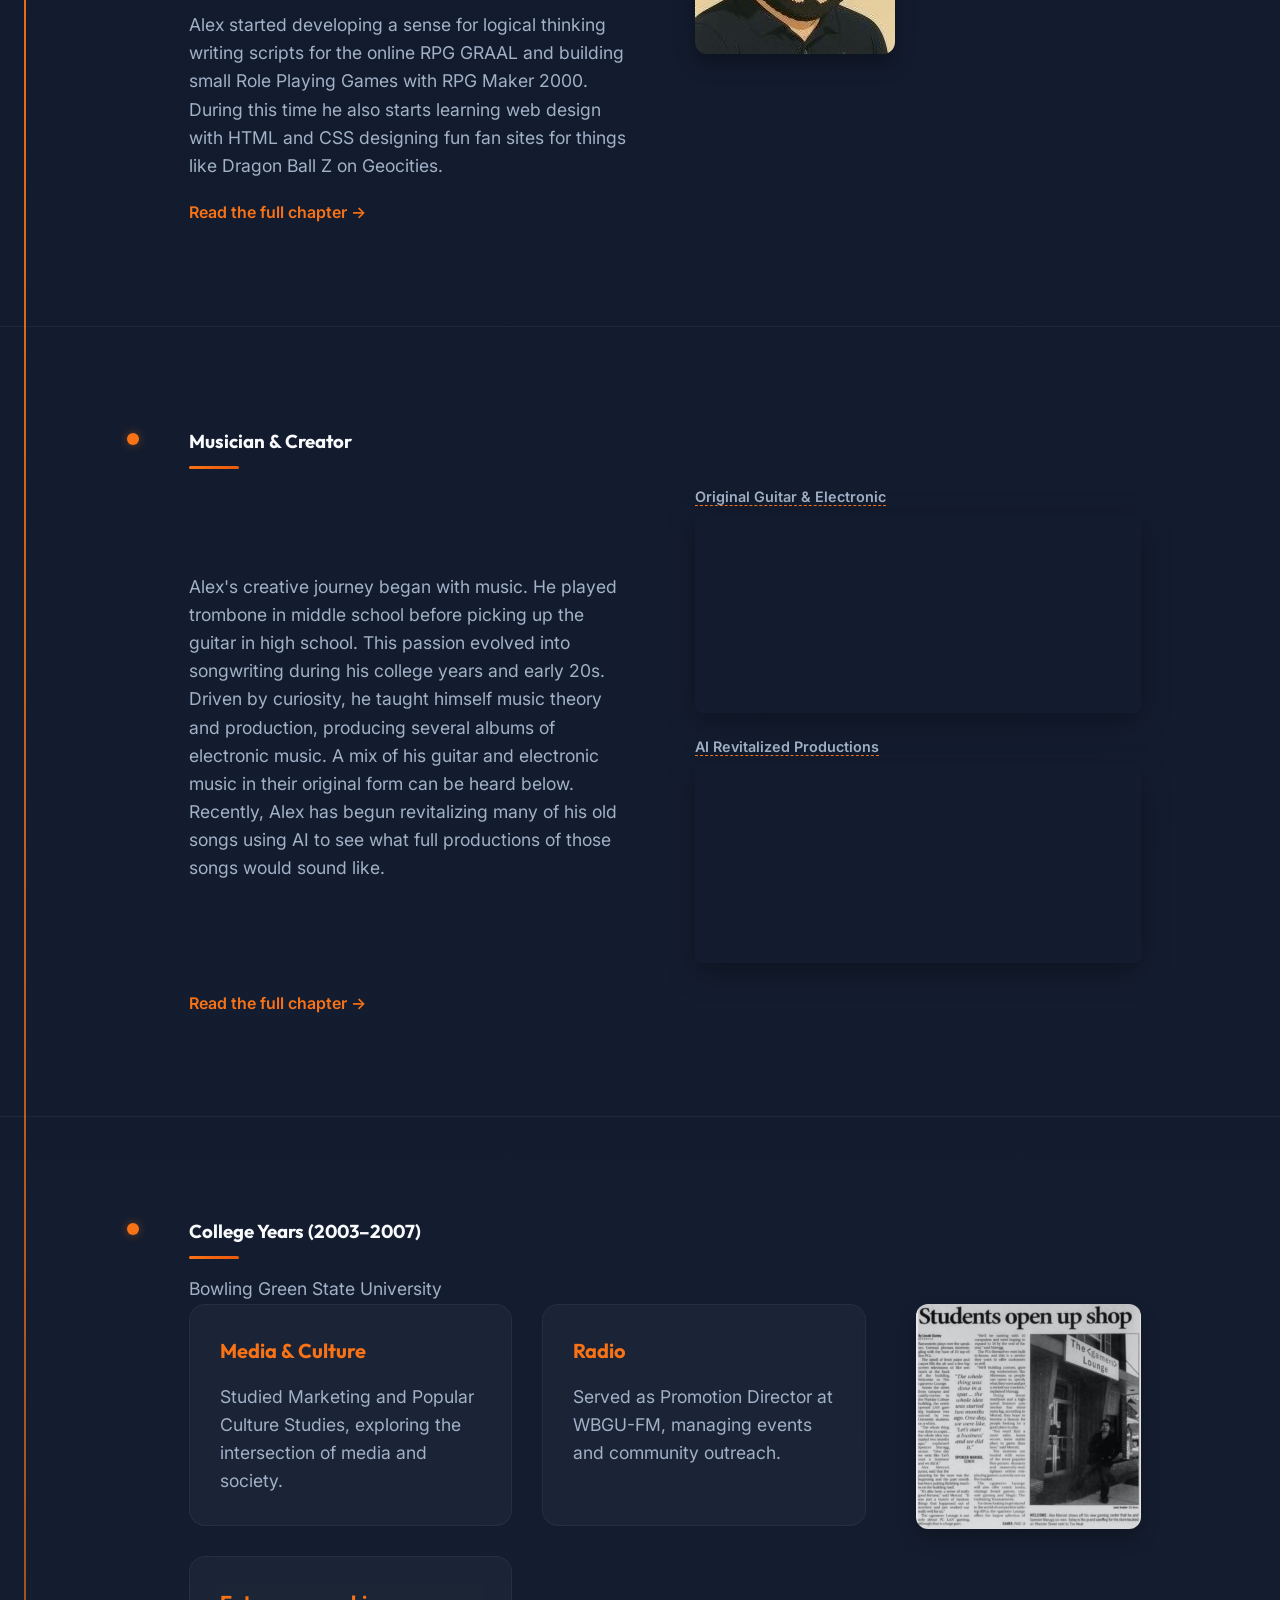
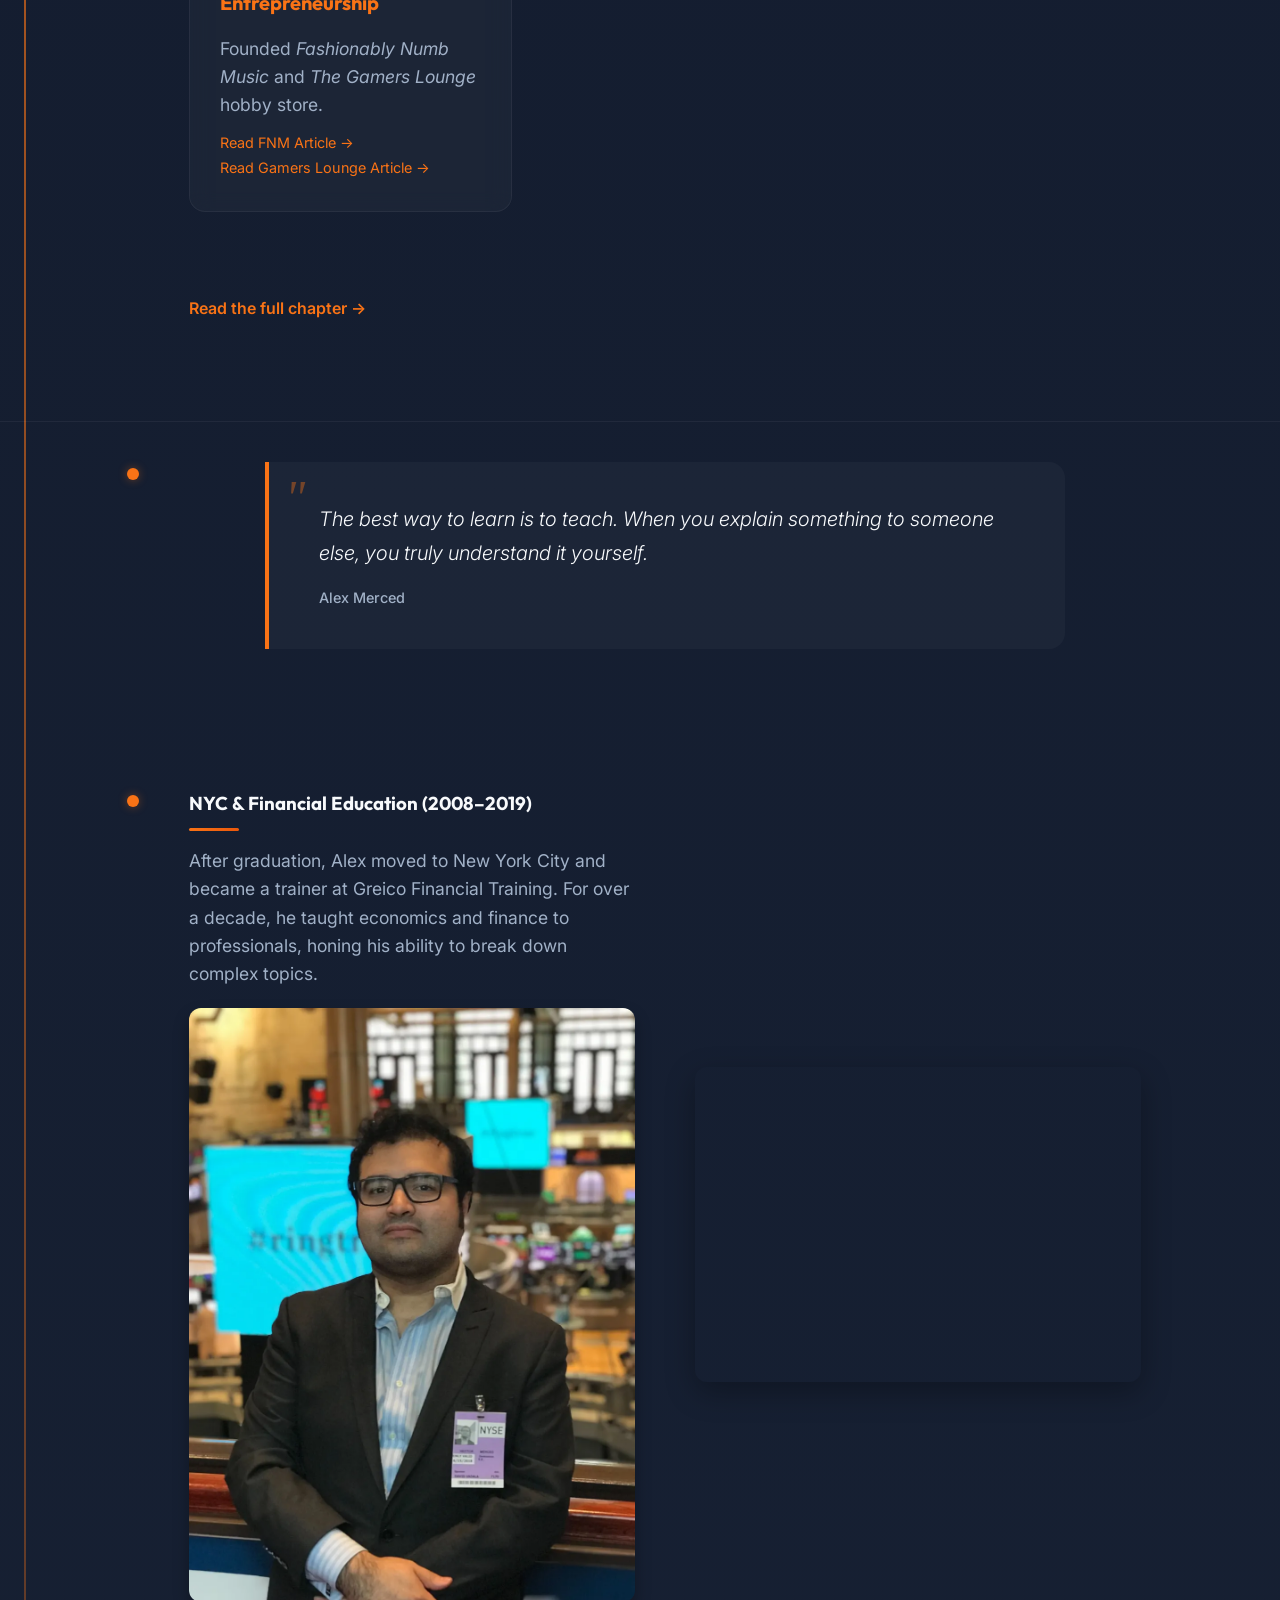
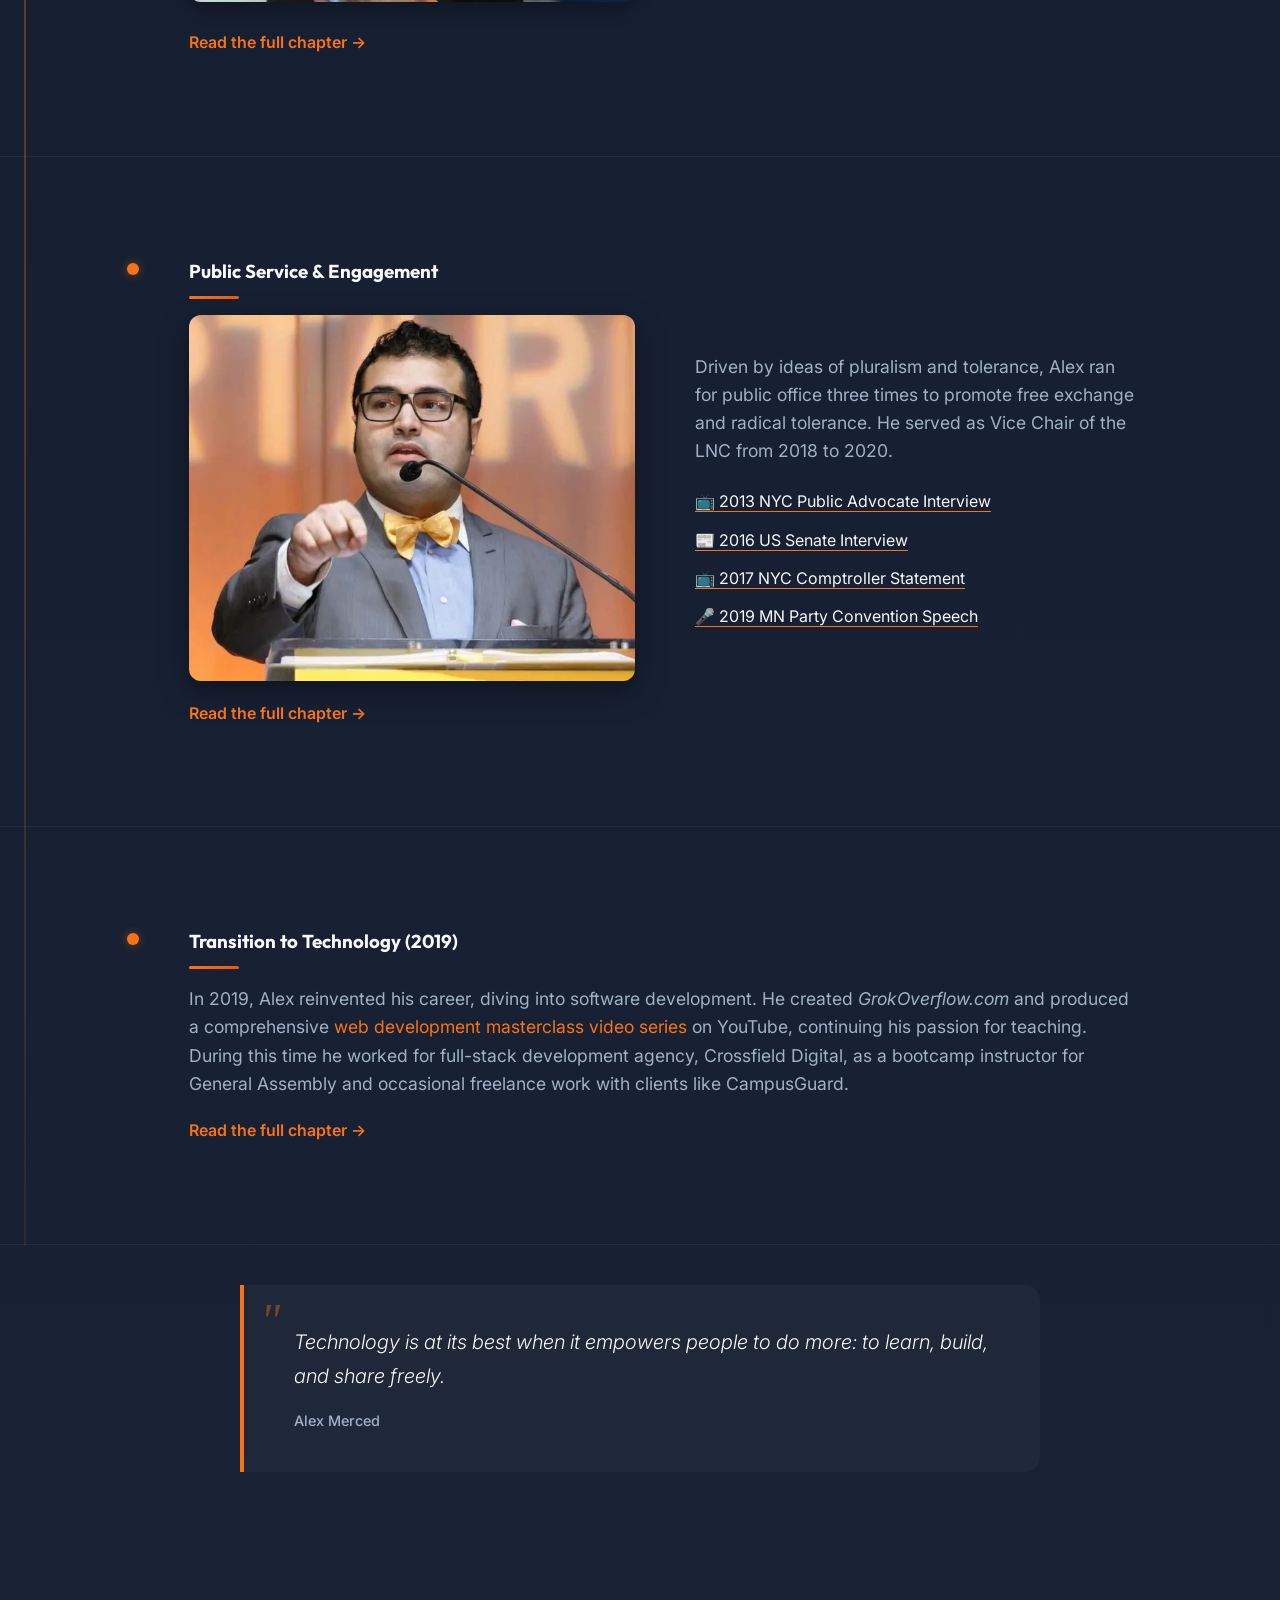
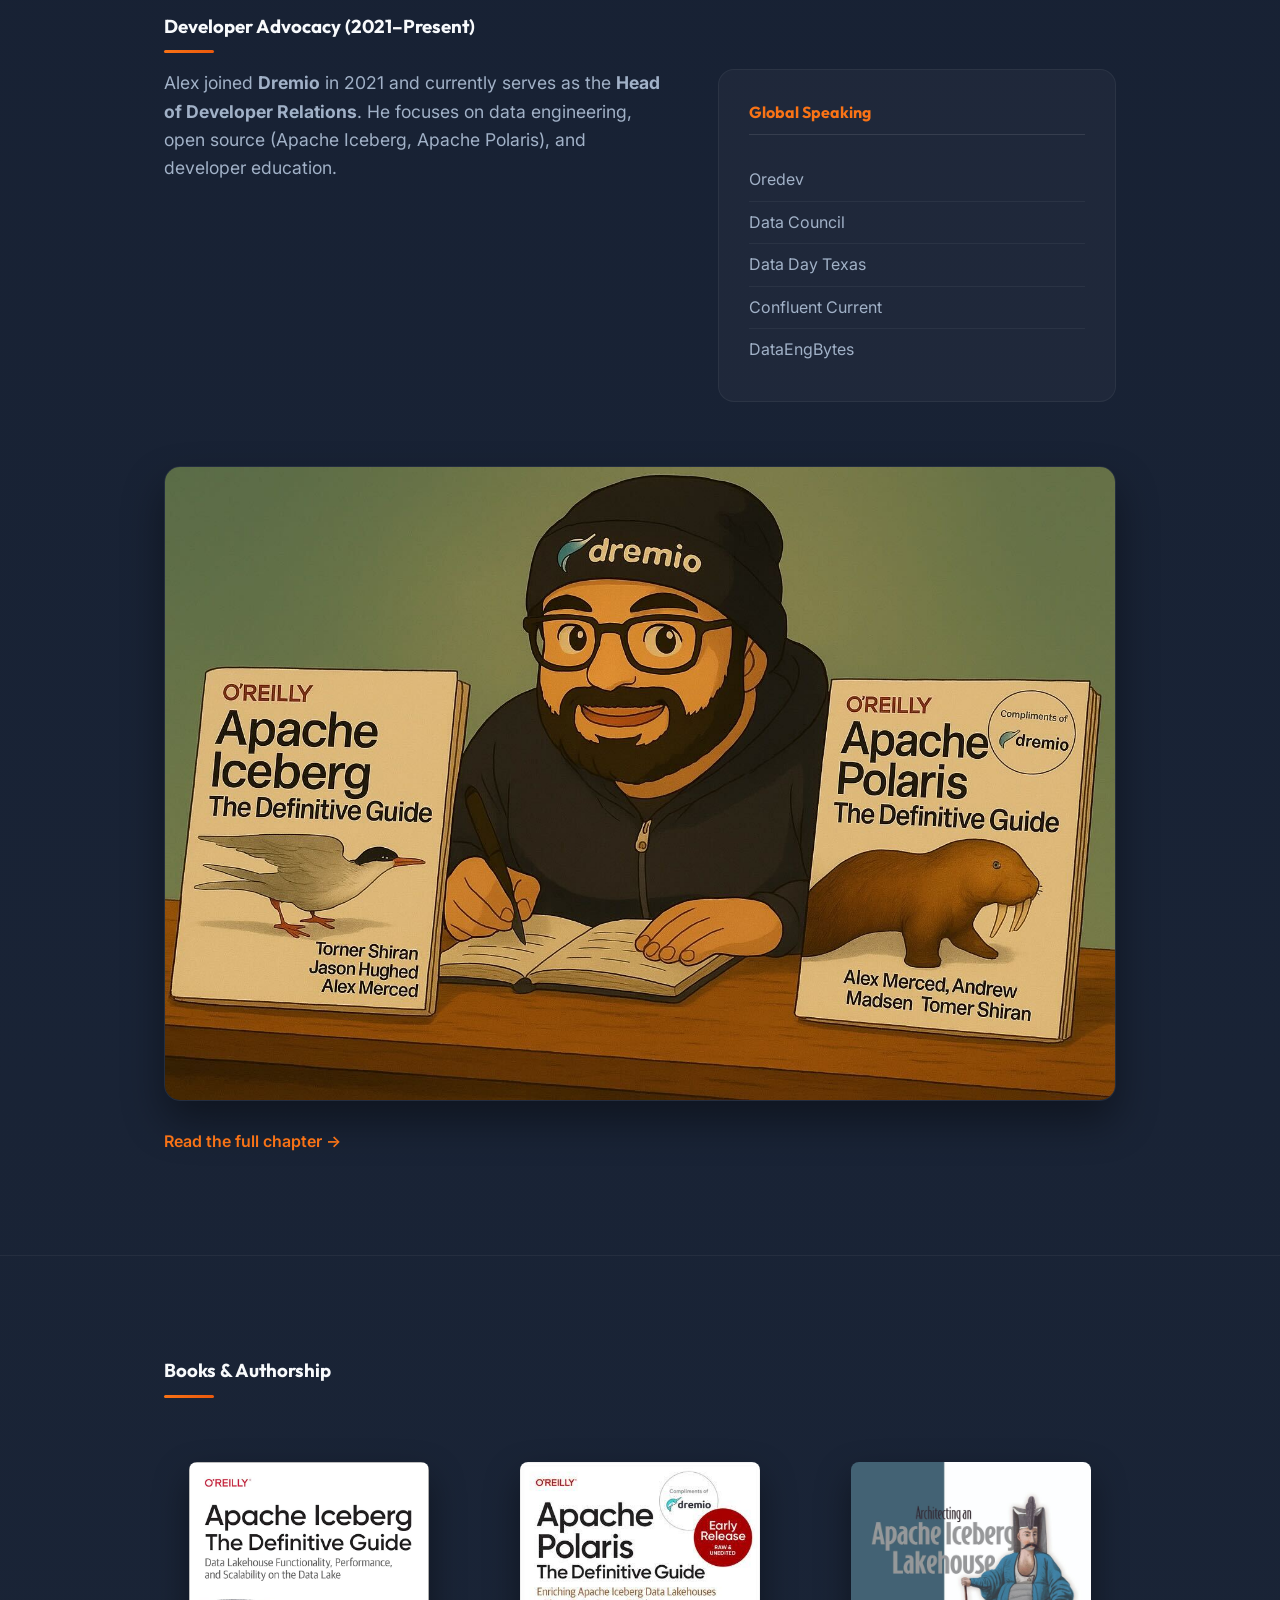
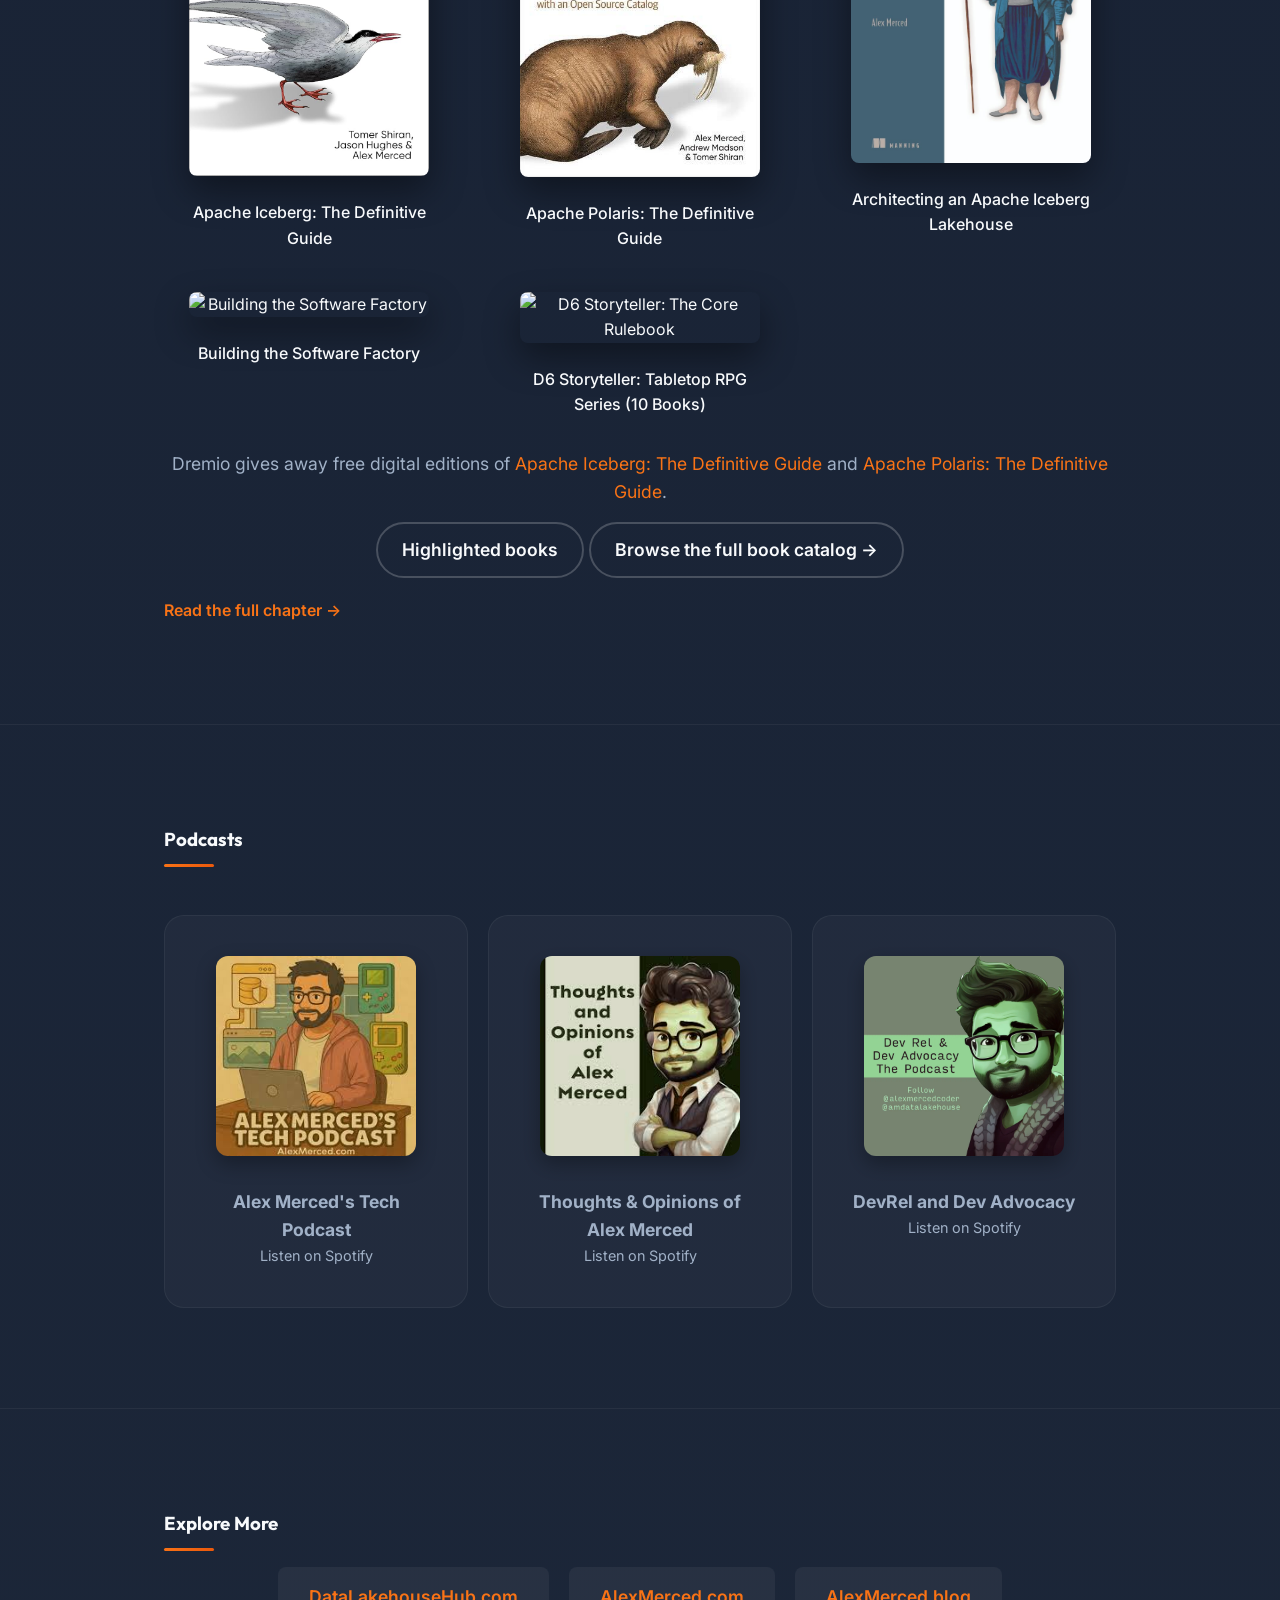
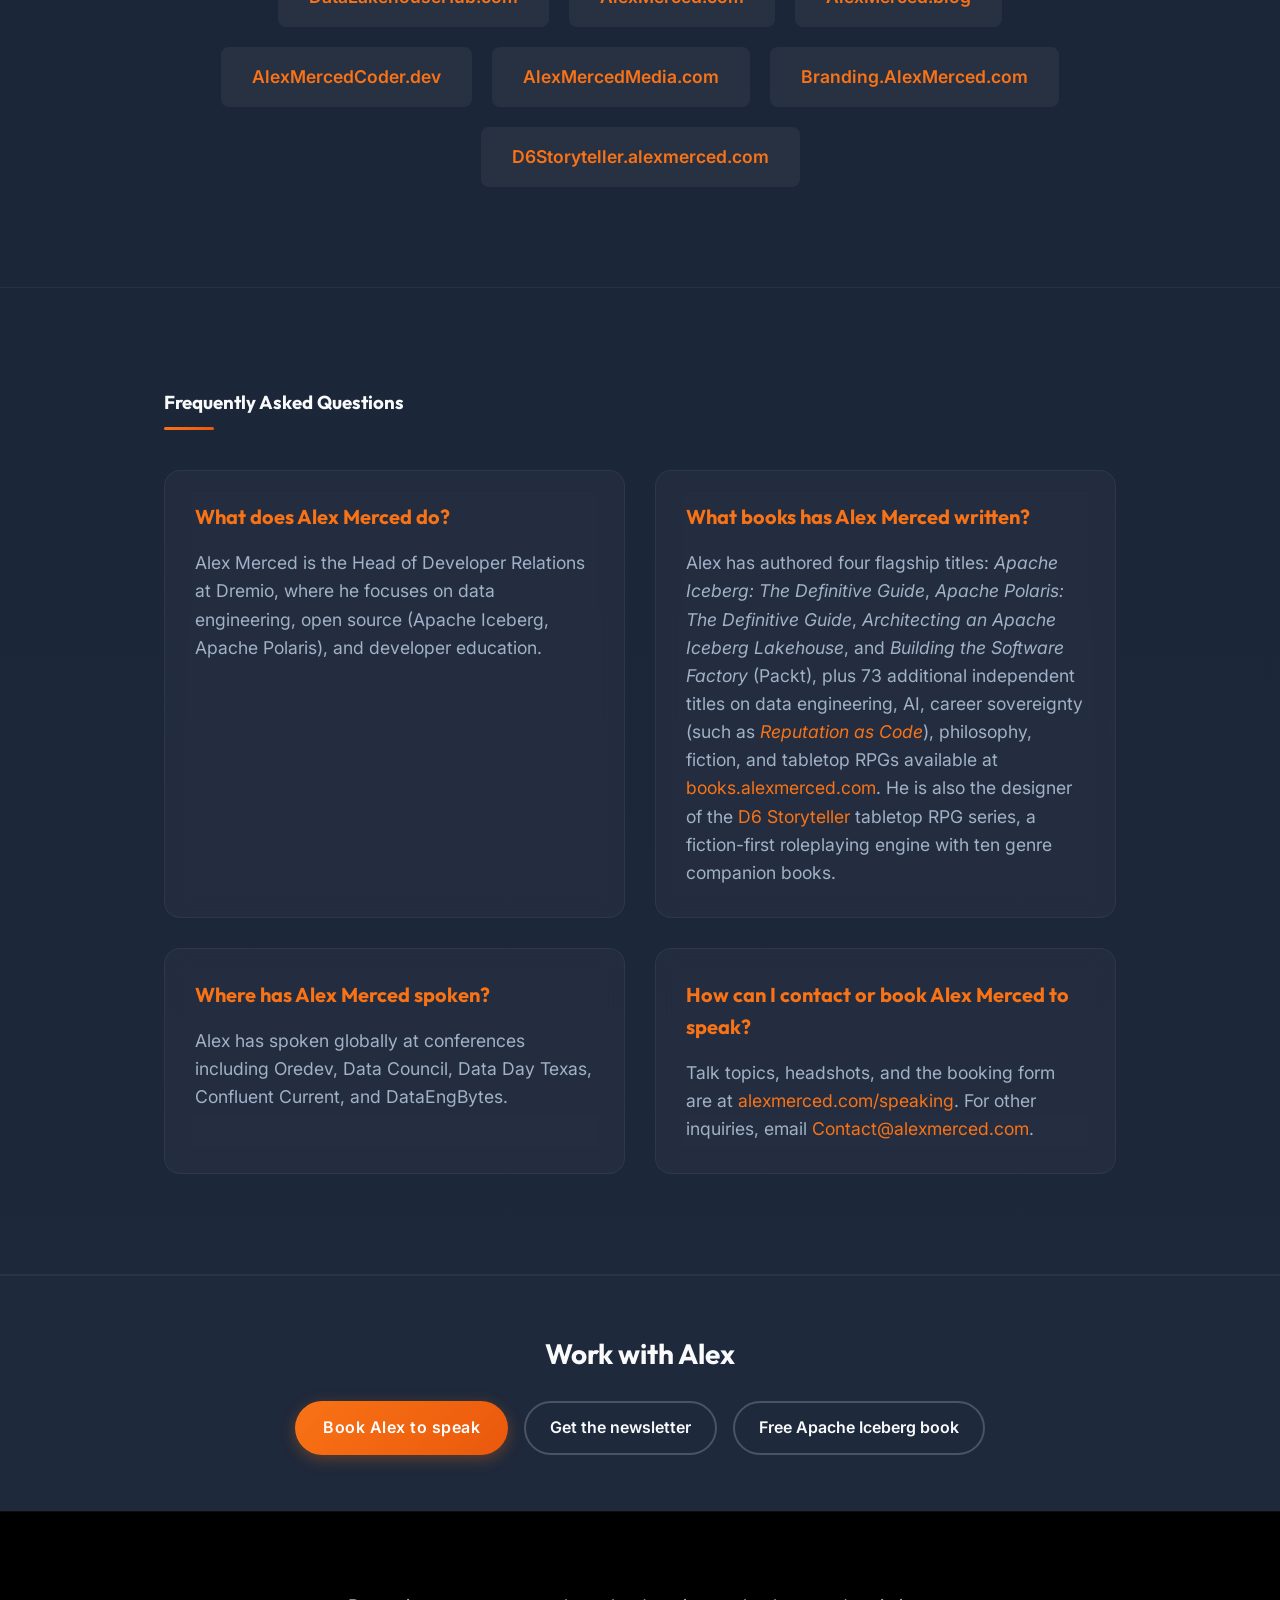
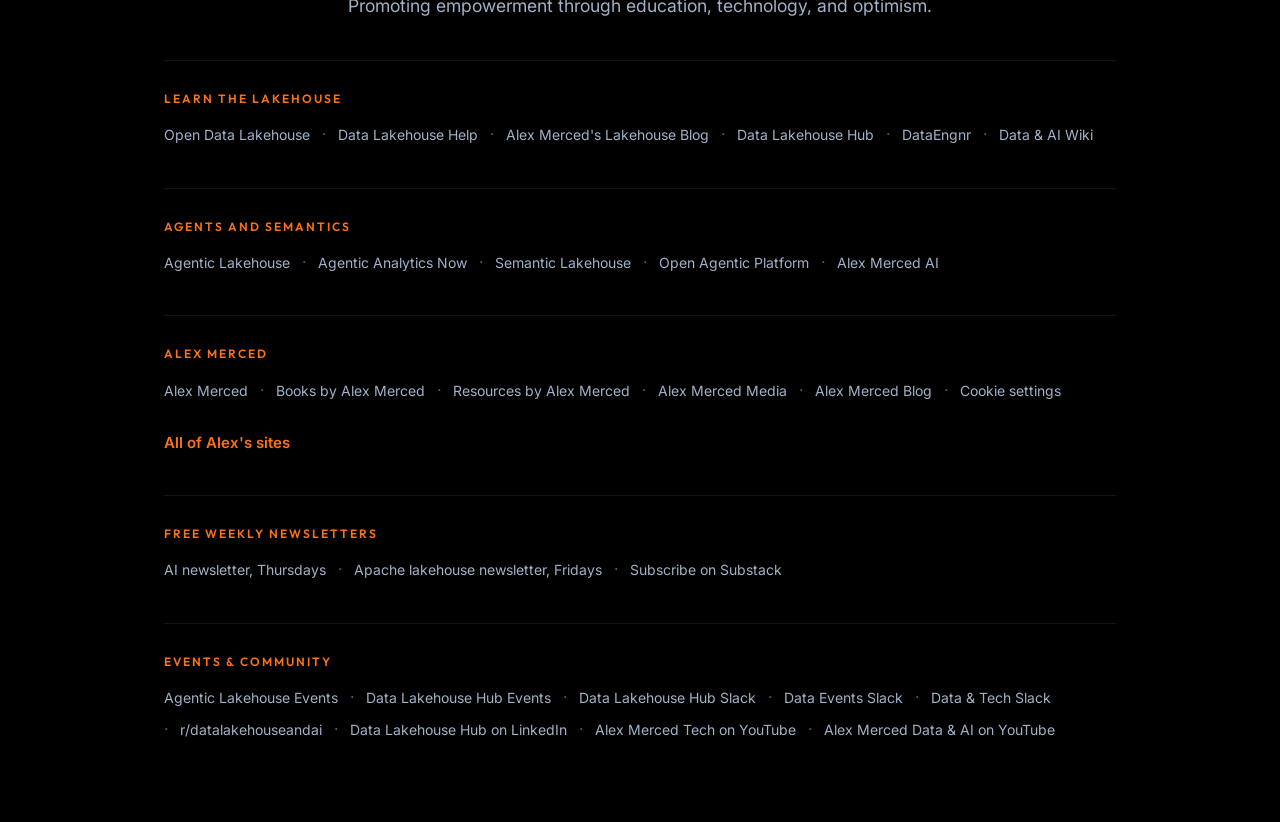
==== commit 53851dda: "Serve resized WebP images on the homepage and NYSE chapter Alex-at-nyse.jpg (686 KB, 3024x4032) is n" ====
--- a/index.html
+++ b/index.html
@@ -56,7 +56,10 @@
 <script async src="https://www.googletagmanager.com/gtag/js?id=G-4F1DTQJNDM"></script>
 <script>
 gtag('js', new Date());
-gtag('config', 'G-4F1DTQJNDM');
+// Report only from the site's own domain: never localhost, Netlify previews, or alias domains.
+if (/^(www\.)?whoisalexmerced\.com$/.test(location.hostname)) {
+  gtag('config', 'G-4F1DTQJNDM');
+}
 document.addEventListener('click', function (e) {
   var a = e.target && e.target.closest ? e.target.closest('[data-network-event]') : null;
   if (a) gtag('event', a.getAttribute('data-network-event'), { link_url: a.href, link_text: (a.textContent || '').trim(), site: location.hostname });
@@ -450,8 +453,8 @@
                         </div>
                     </div>
                     <div class="media" style="flex:1;">
-                        <img src="assets/img/alex-gamers-lounge.png" alt="The Gamers Lounge"
-                            style="width:100%; border-radius:12px; box-shadow: 0 10px 20px rgba(0,0,0,0.3); opacity:0.9;">
+                        <picture><source type="image/webp" srcset="assets/img/alex-gamers-lounge.webp"><img src="assets/img/alex-gamers-lounge.png" alt="The Gamers Lounge" width="720" height="720" loading="lazy" decoding="async"
+                            style="width:100%; height:auto; border-radius:12px; box-shadow: 0 10px 20px rgba(0,0,0,0.3); opacity:0.9;">
                     </div>
                 </div>
                 <a class="chapter-link" href="/chapters/bowling-green-state-university/">Read the full chapter &rarr;</a>
@@ -480,8 +483,11 @@
                             For over a decade, he taught economics and finance to professionals, honing his ability to
                             break
                             down complex topics.</p>
-                        <img src="assets/img/Alex-at-nyse.jpg" alt="Alex at NYSE"
-                            style="width:100%; margin-top:20px; border-radius: 12px; box-shadow: 0 8px 16px rgba(0,0,0,0.3);">
+                        <picture>
+                            <source type="image/webp" srcset="assets/img/Alex-at-nyse-600.webp 600w, assets/img/Alex-at-nyse-1000.webp 1000w" sizes="(max-width: 768px) 100vw, 50vw">
+                            <img src="assets/img/Alex-at-nyse-1000.jpg" alt="Alex at NYSE" width="1000" height="1333" loading="lazy" decoding="async"
+                                style="width:100%; height:auto; margin-top:20px; border-radius: 12px; box-shadow: 0 8px 16px rgba(0,0,0,0.3);">
+                        </picture>
                     </div>
                     <div class="media">
                         <iframe width="100%" height="315" src="https://www.youtube.com/embed/83l--dyBd3g"
@@ -500,8 +506,8 @@
                 <h3>Public Service & Engagement</h3>
                 <div class="content-split">
                     <div class="media">
-                        <img src="assets/img/alex-lnc-square.png" alt="Alex Merced Speaking at Convention"
-                            style="max-width: 100%; border-radius: 12px; box-shadow: 0 10px 30px rgba(0,0,0,0.4); margin: 0 auto; display:block;">
+                        <picture><source type="image/webp" srcset="assets/img/alex-lnc-square.webp"><img src="assets/img/alex-lnc-square.png" alt="Alex Merced Speaking at Convention" width="682" height="560" loading="lazy" decoding="async"
+                            style="max-width: 100%; height:auto; border-radius: 12px; box-shadow: 0 10px 30px rgba(0,0,0,0.4); margin: 0 auto; display:block;">
                     </div>
                     <div class="text">
                         <p>Driven by ideas of pluralism and tolerance, Alex ran for public office three times to promote
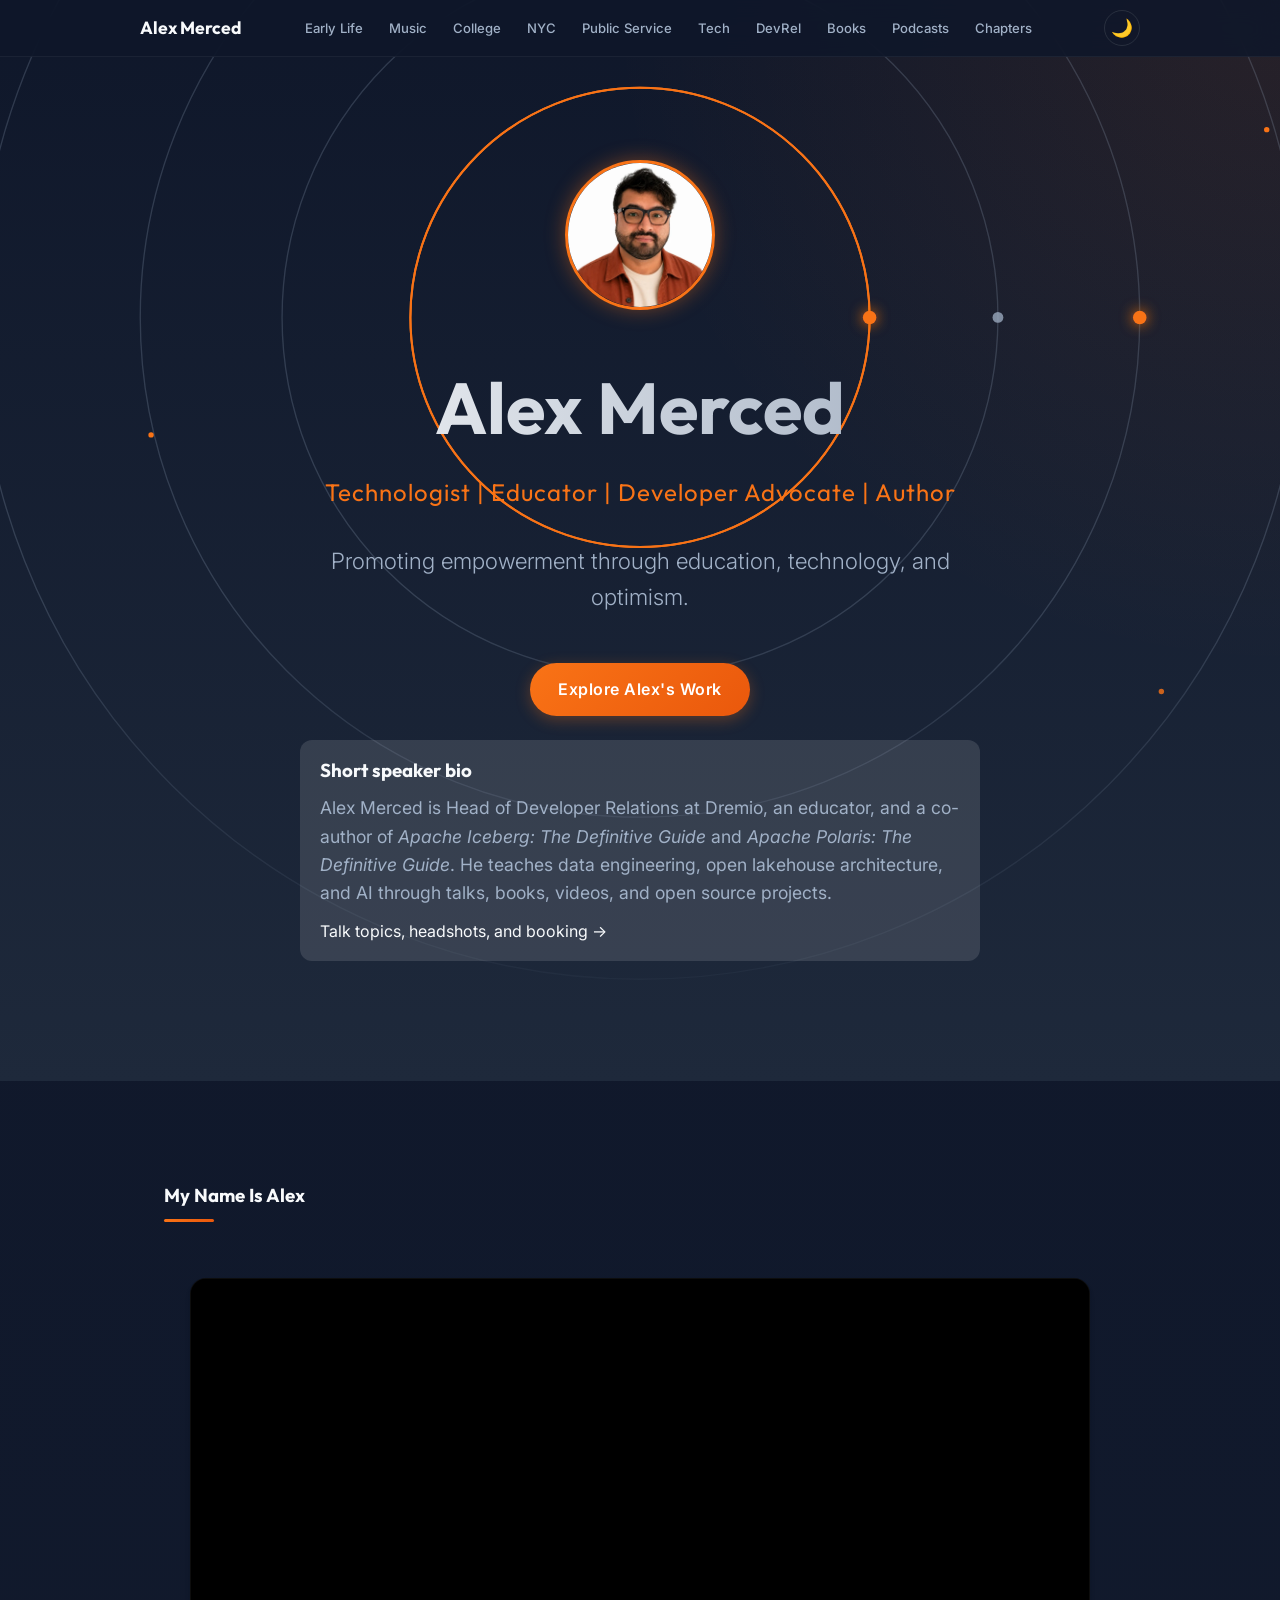
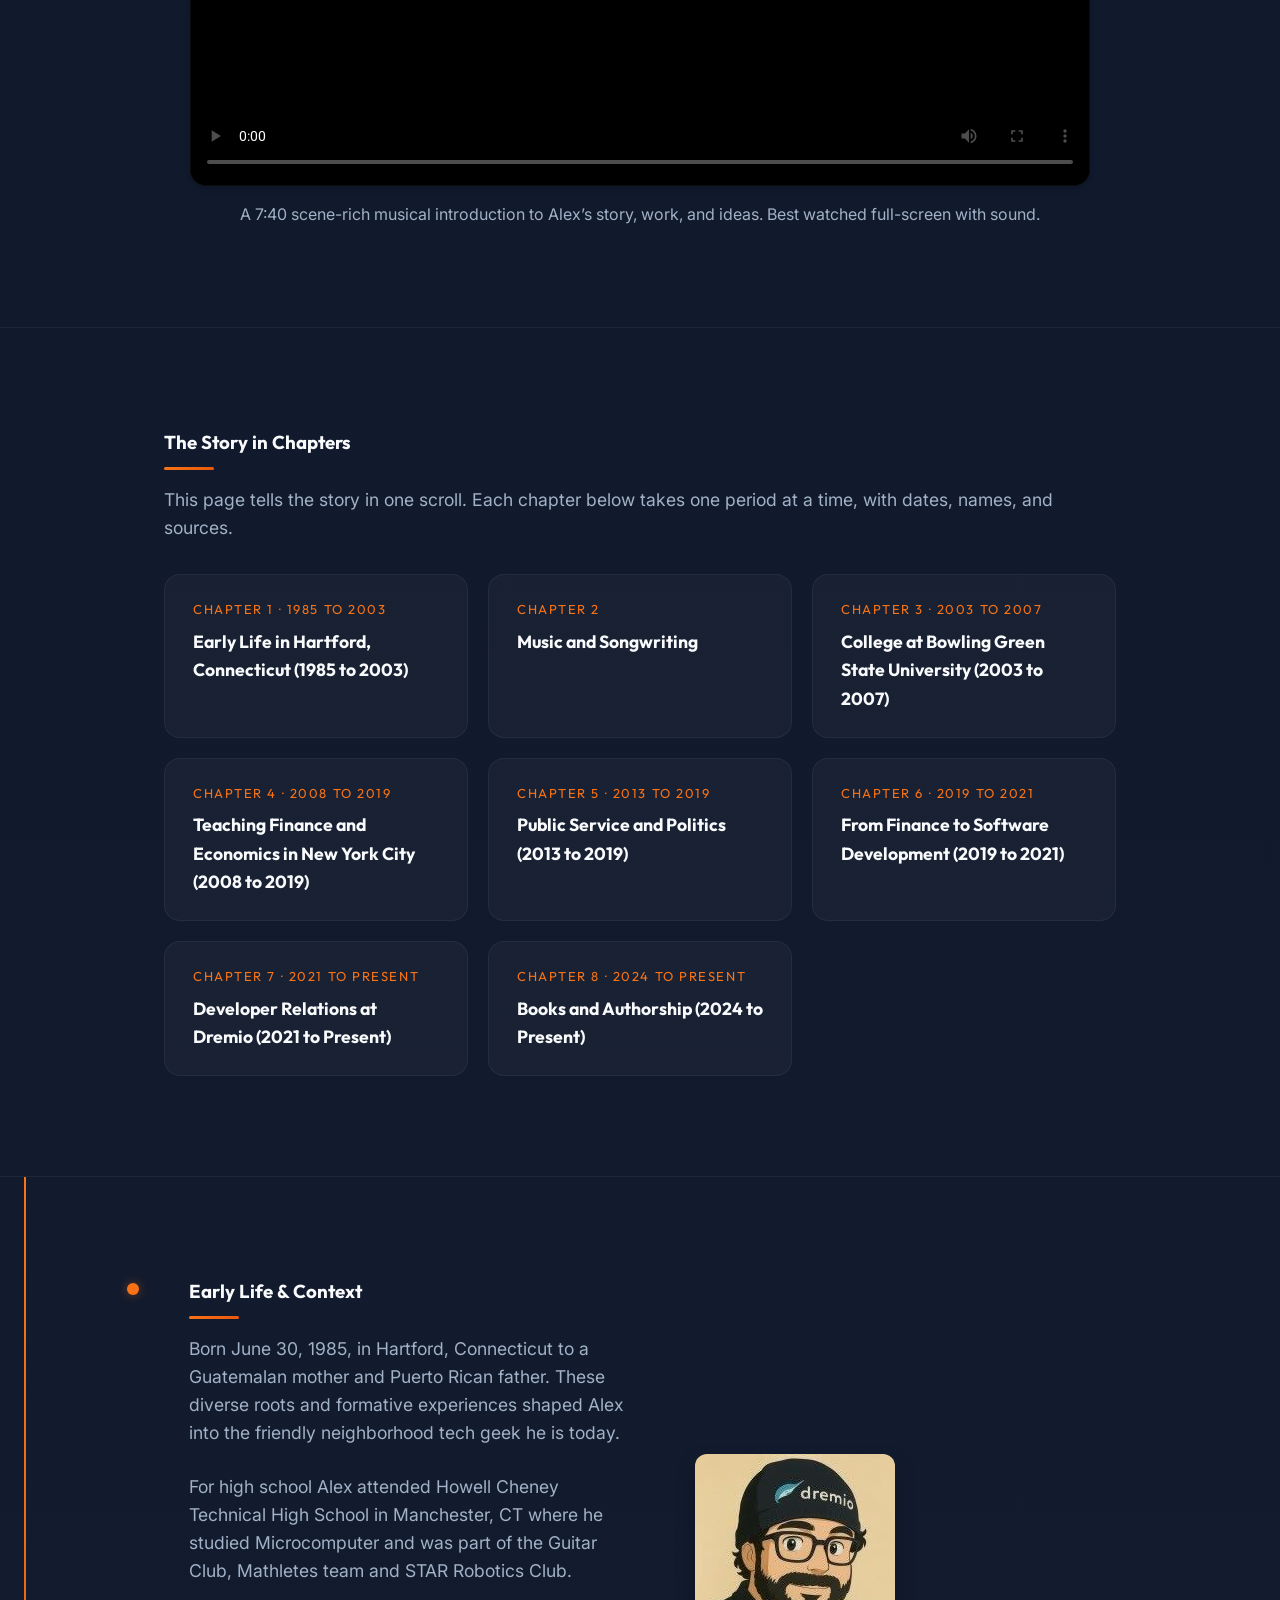
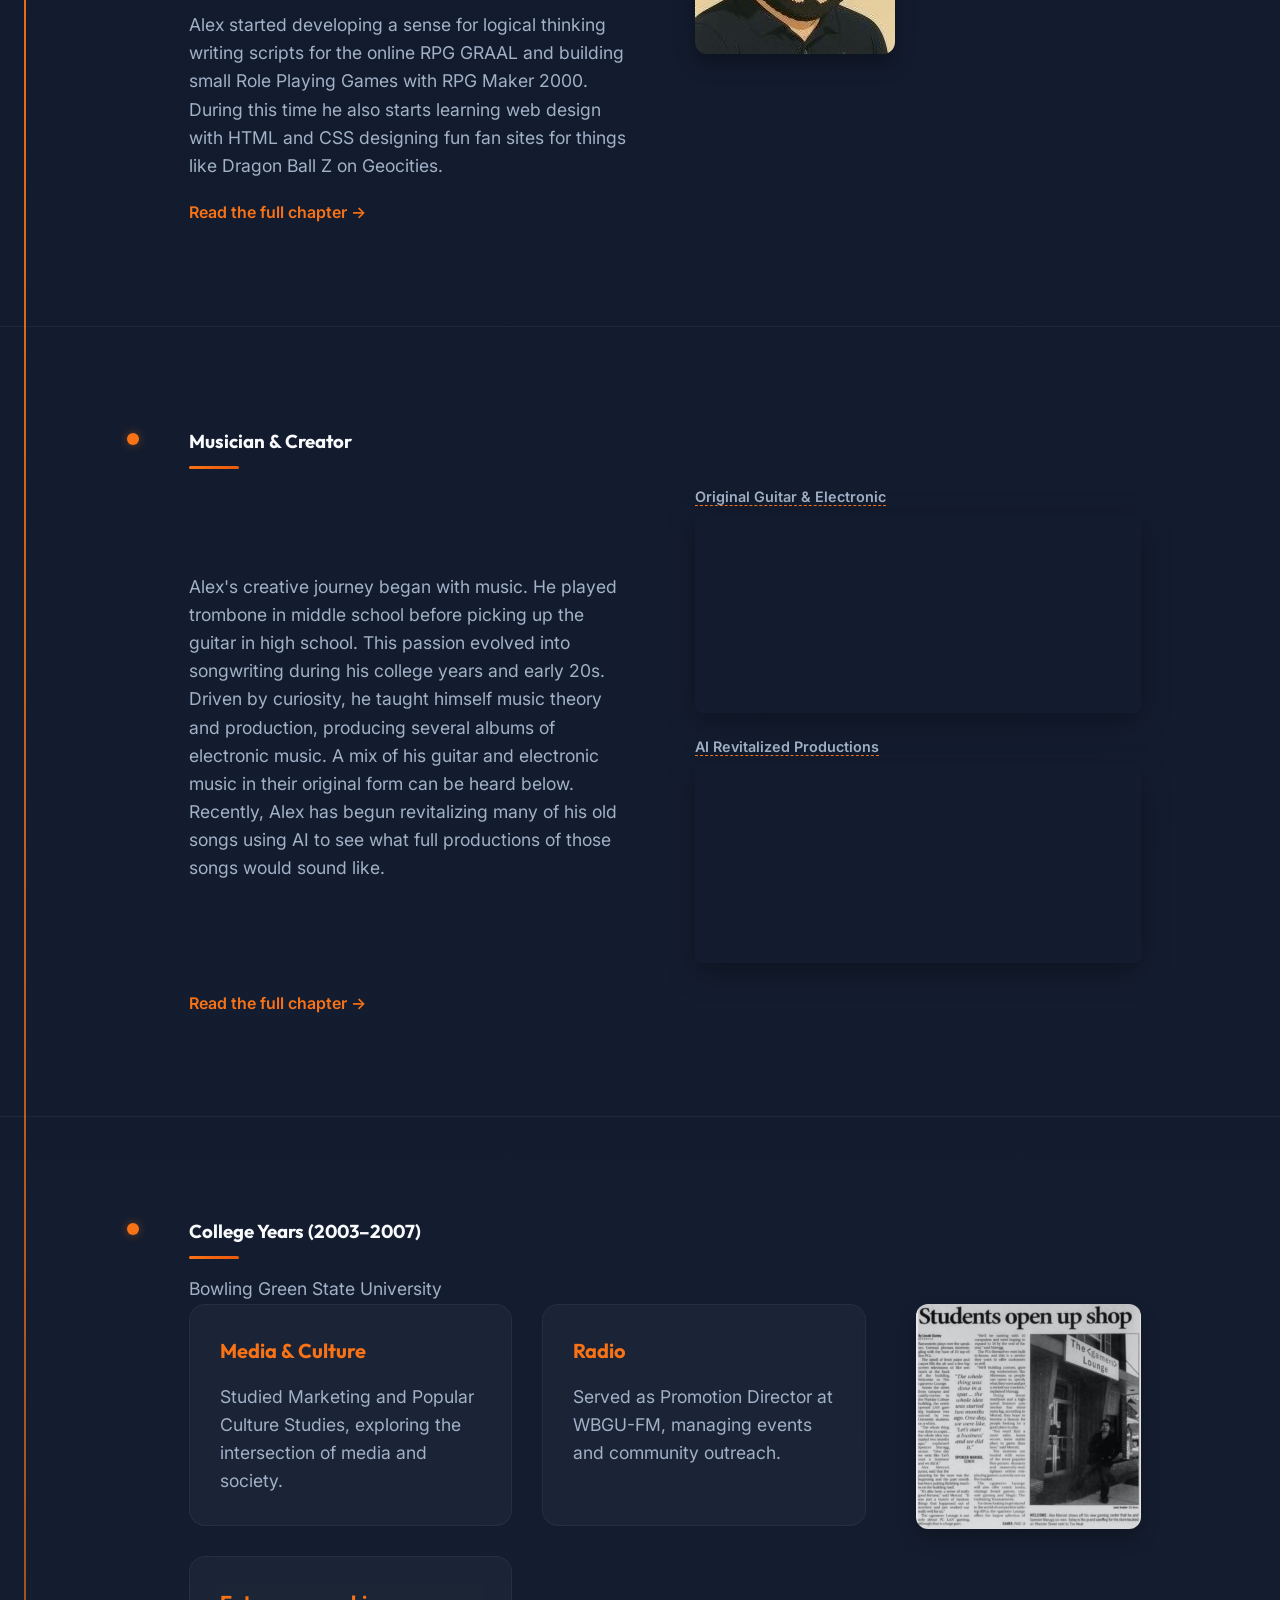
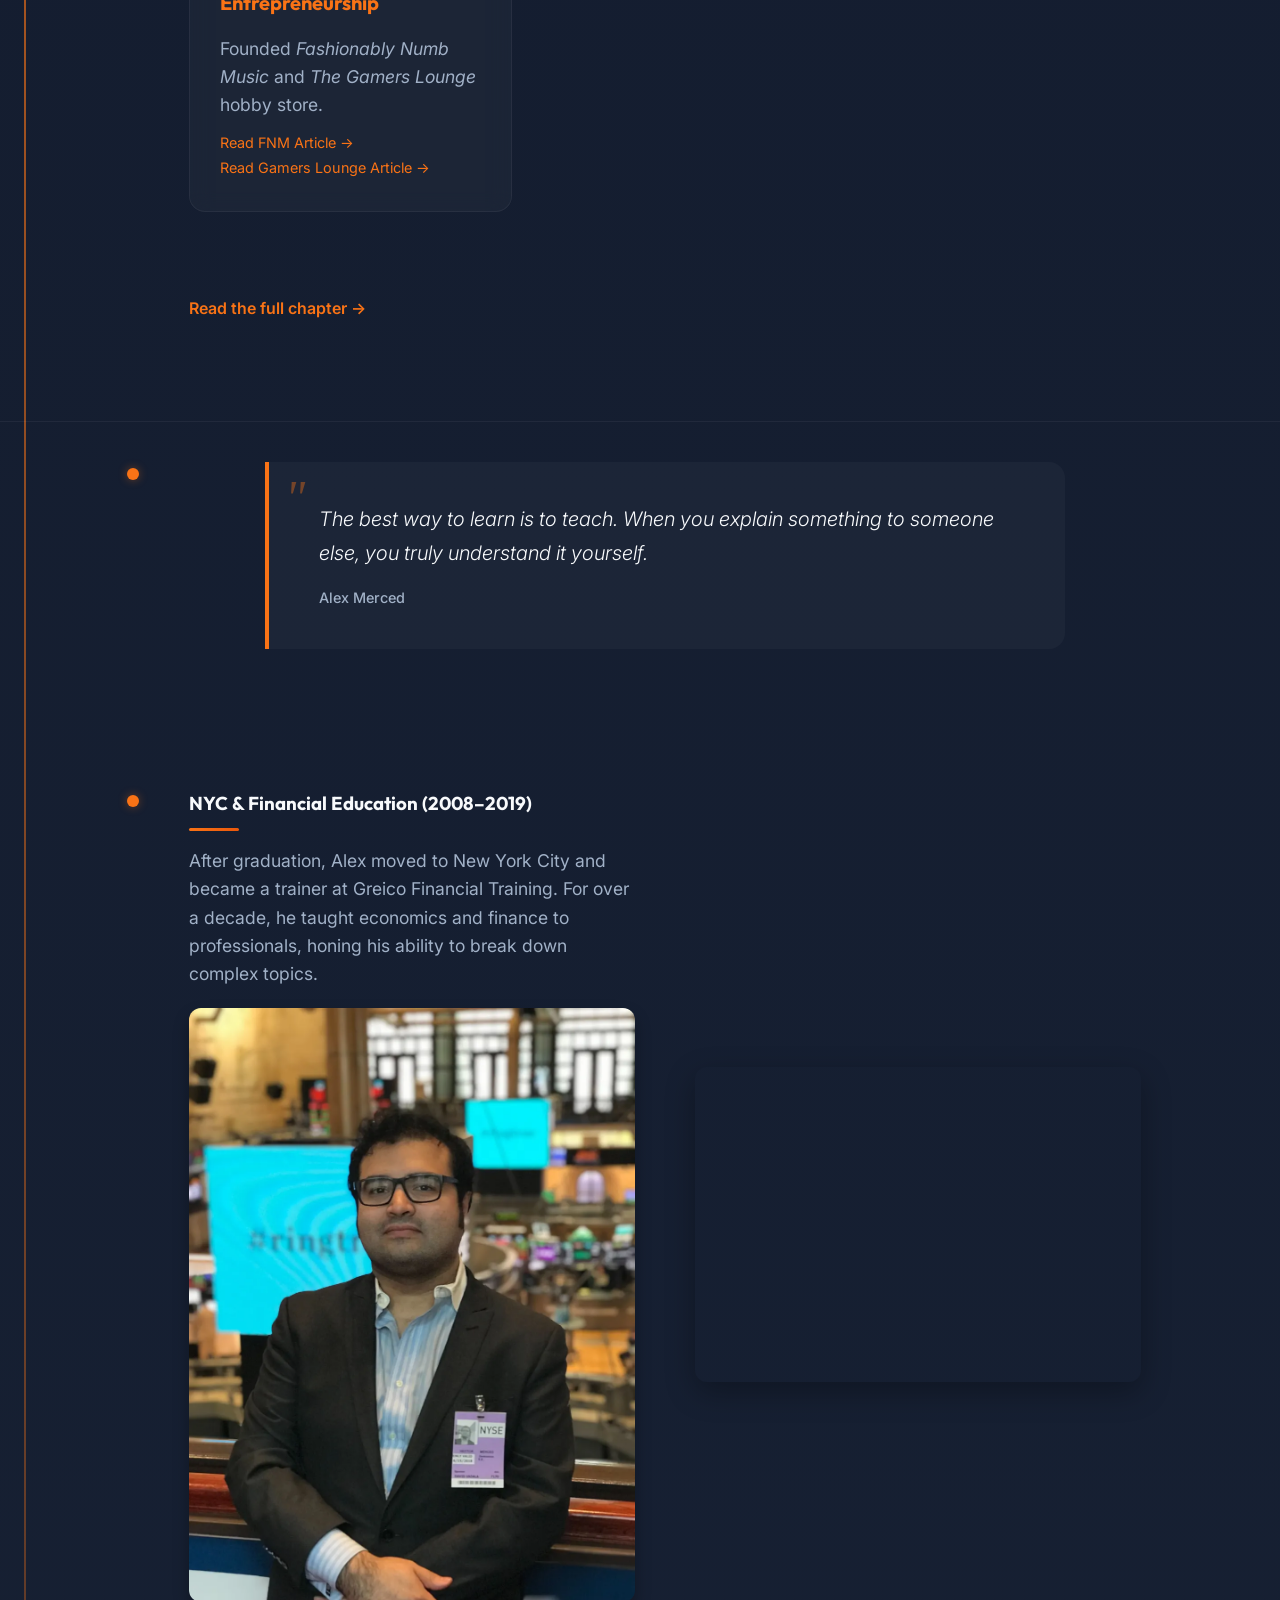
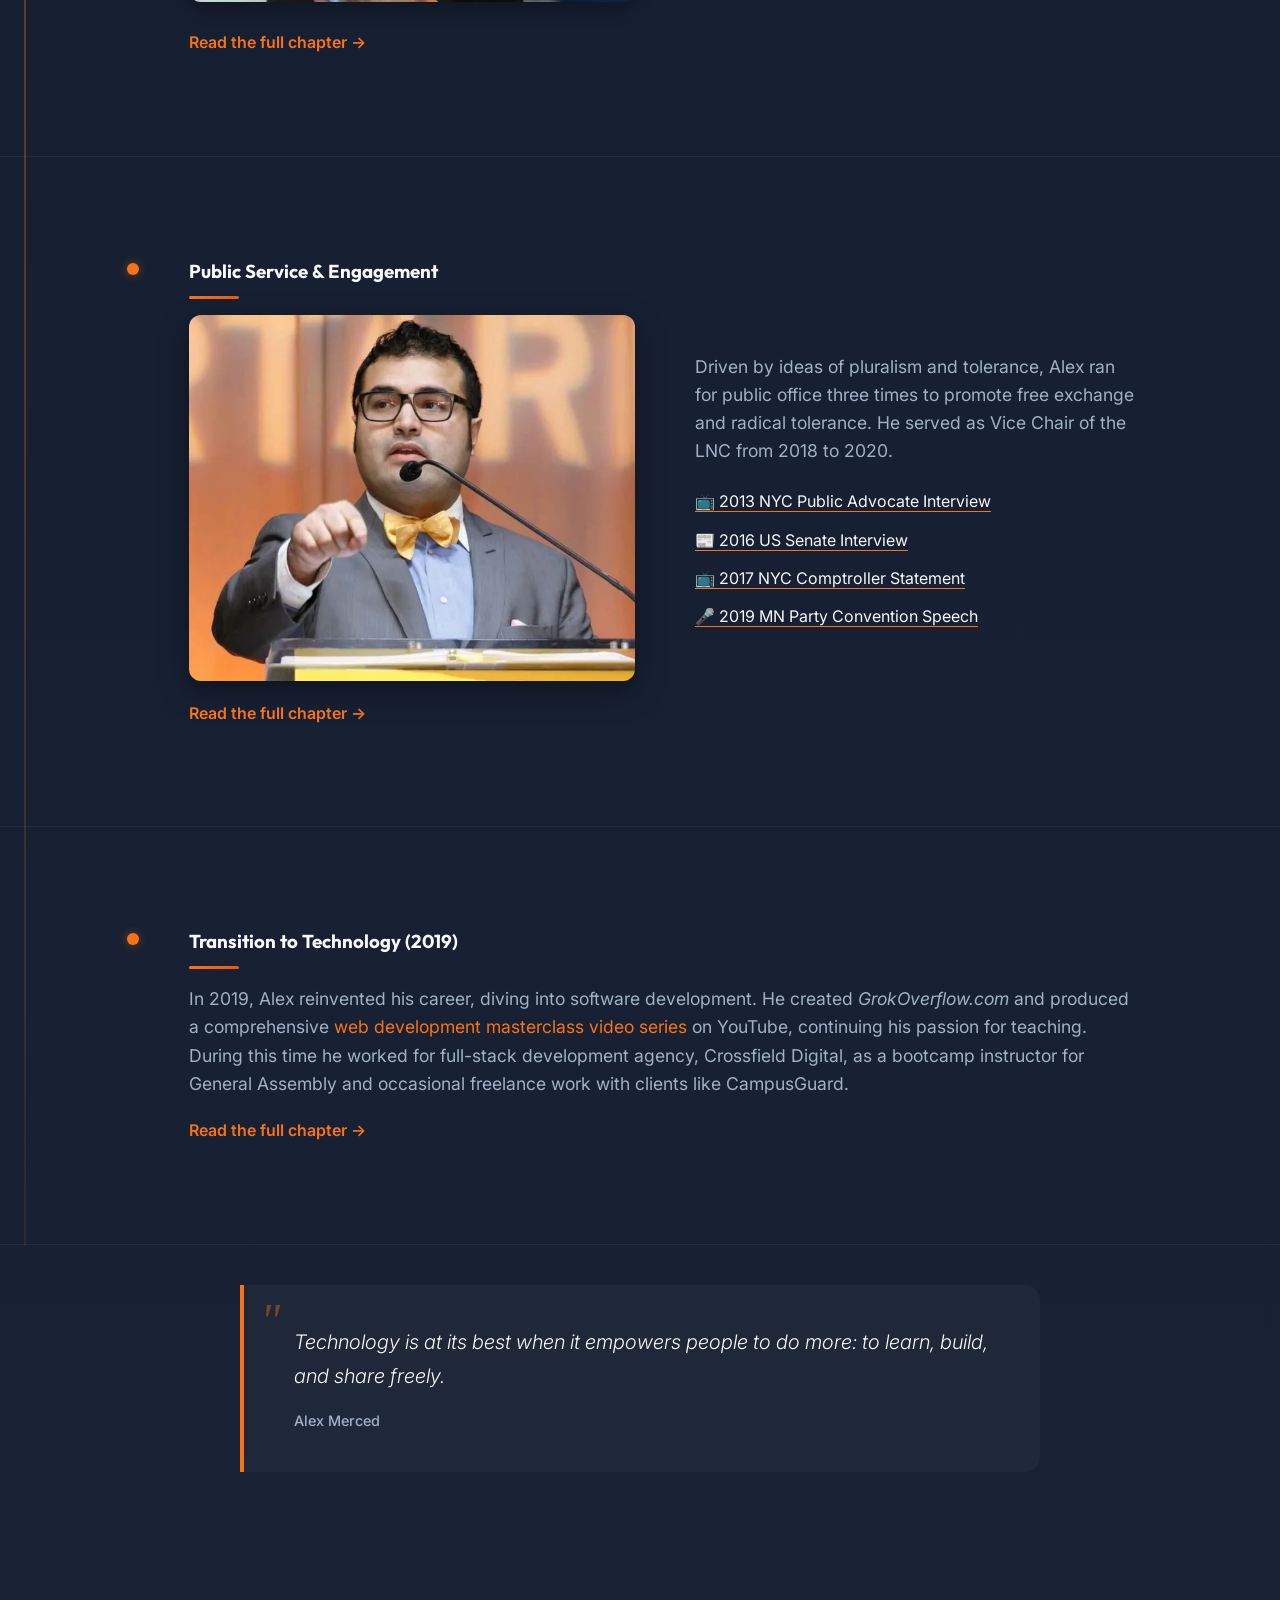
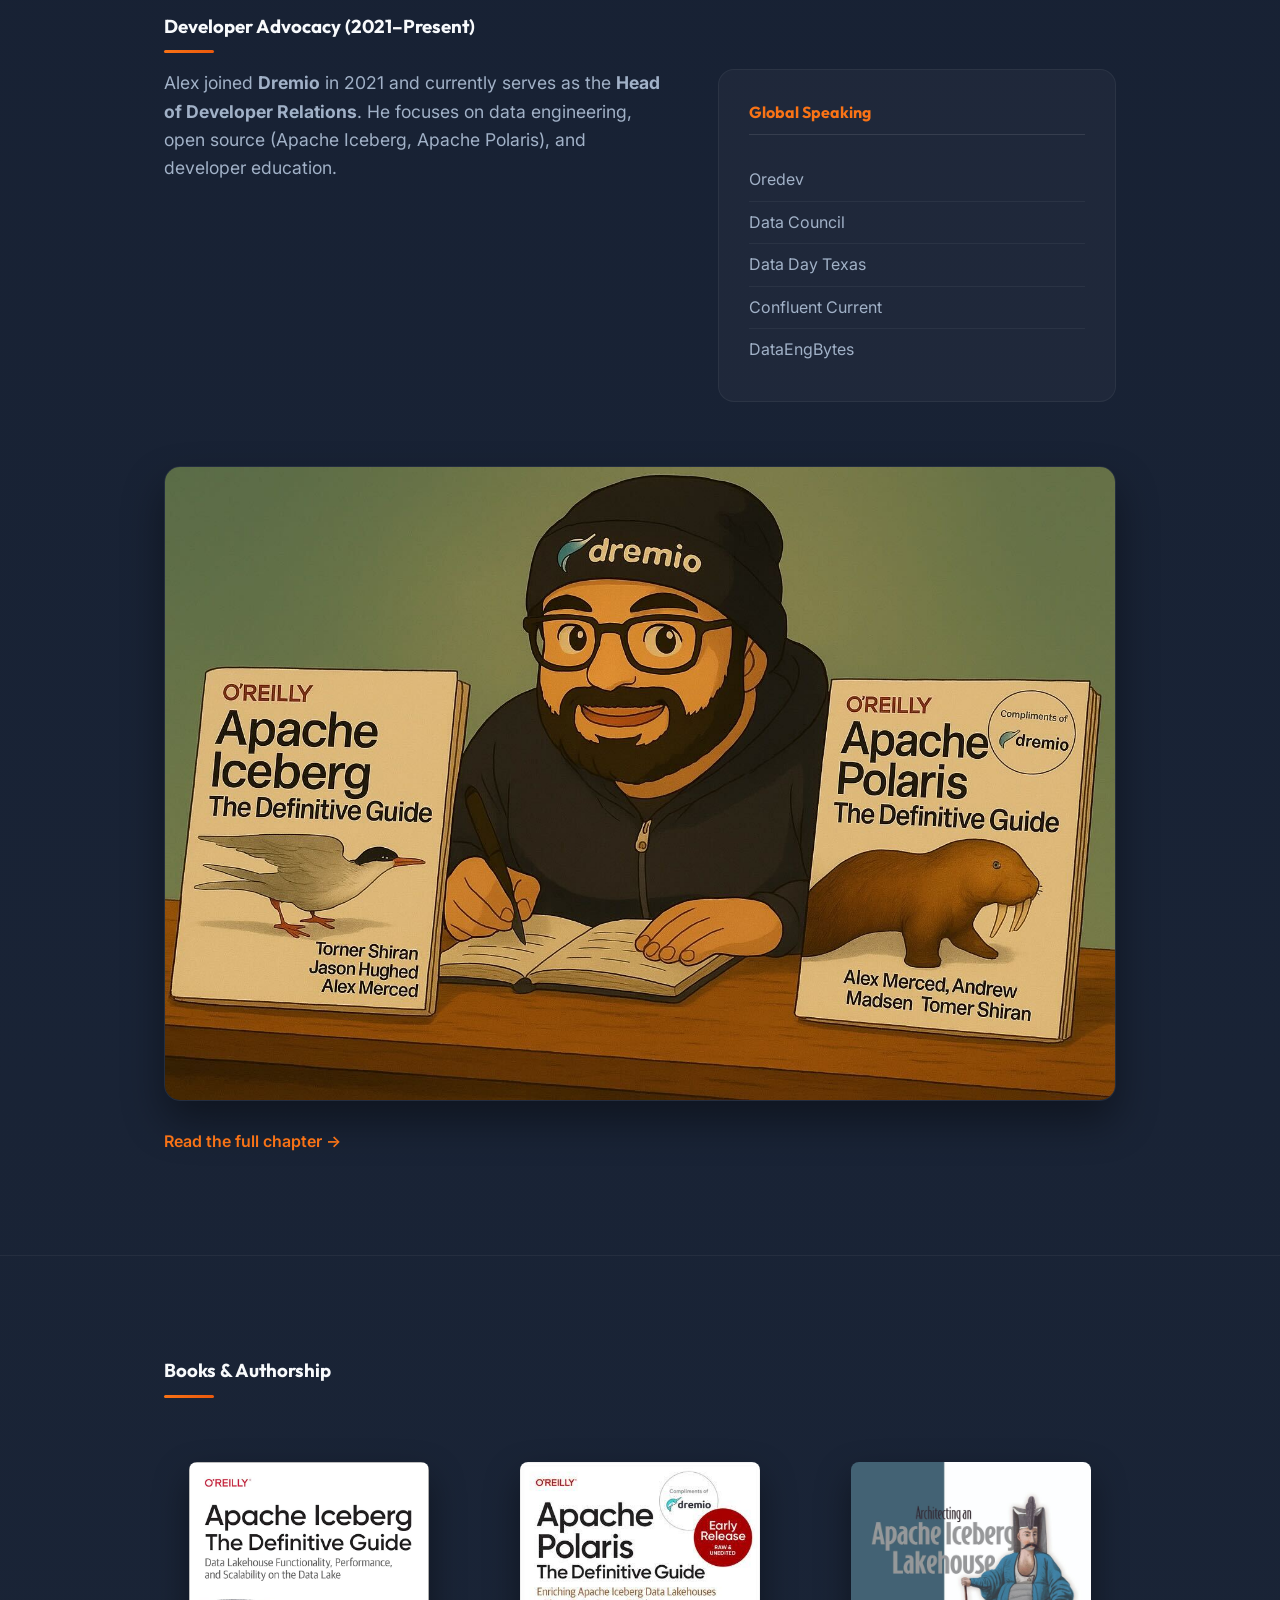
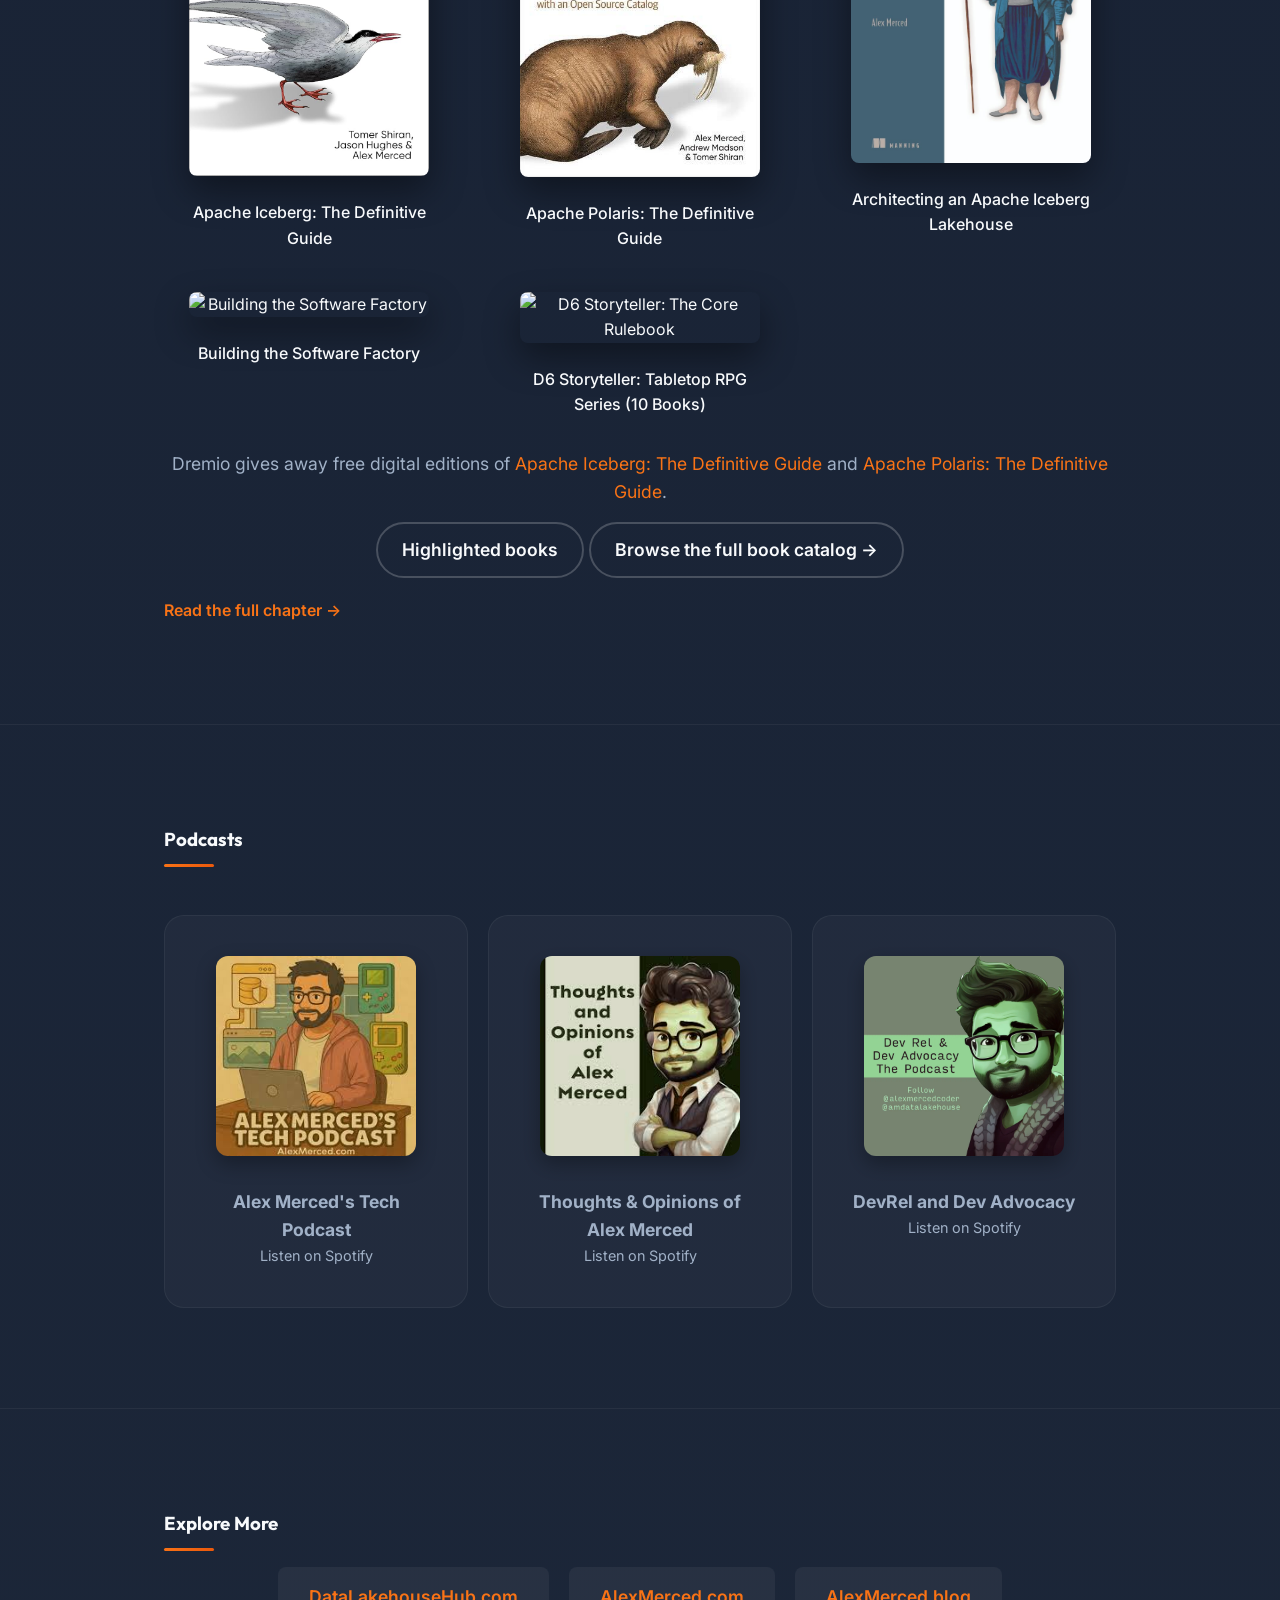
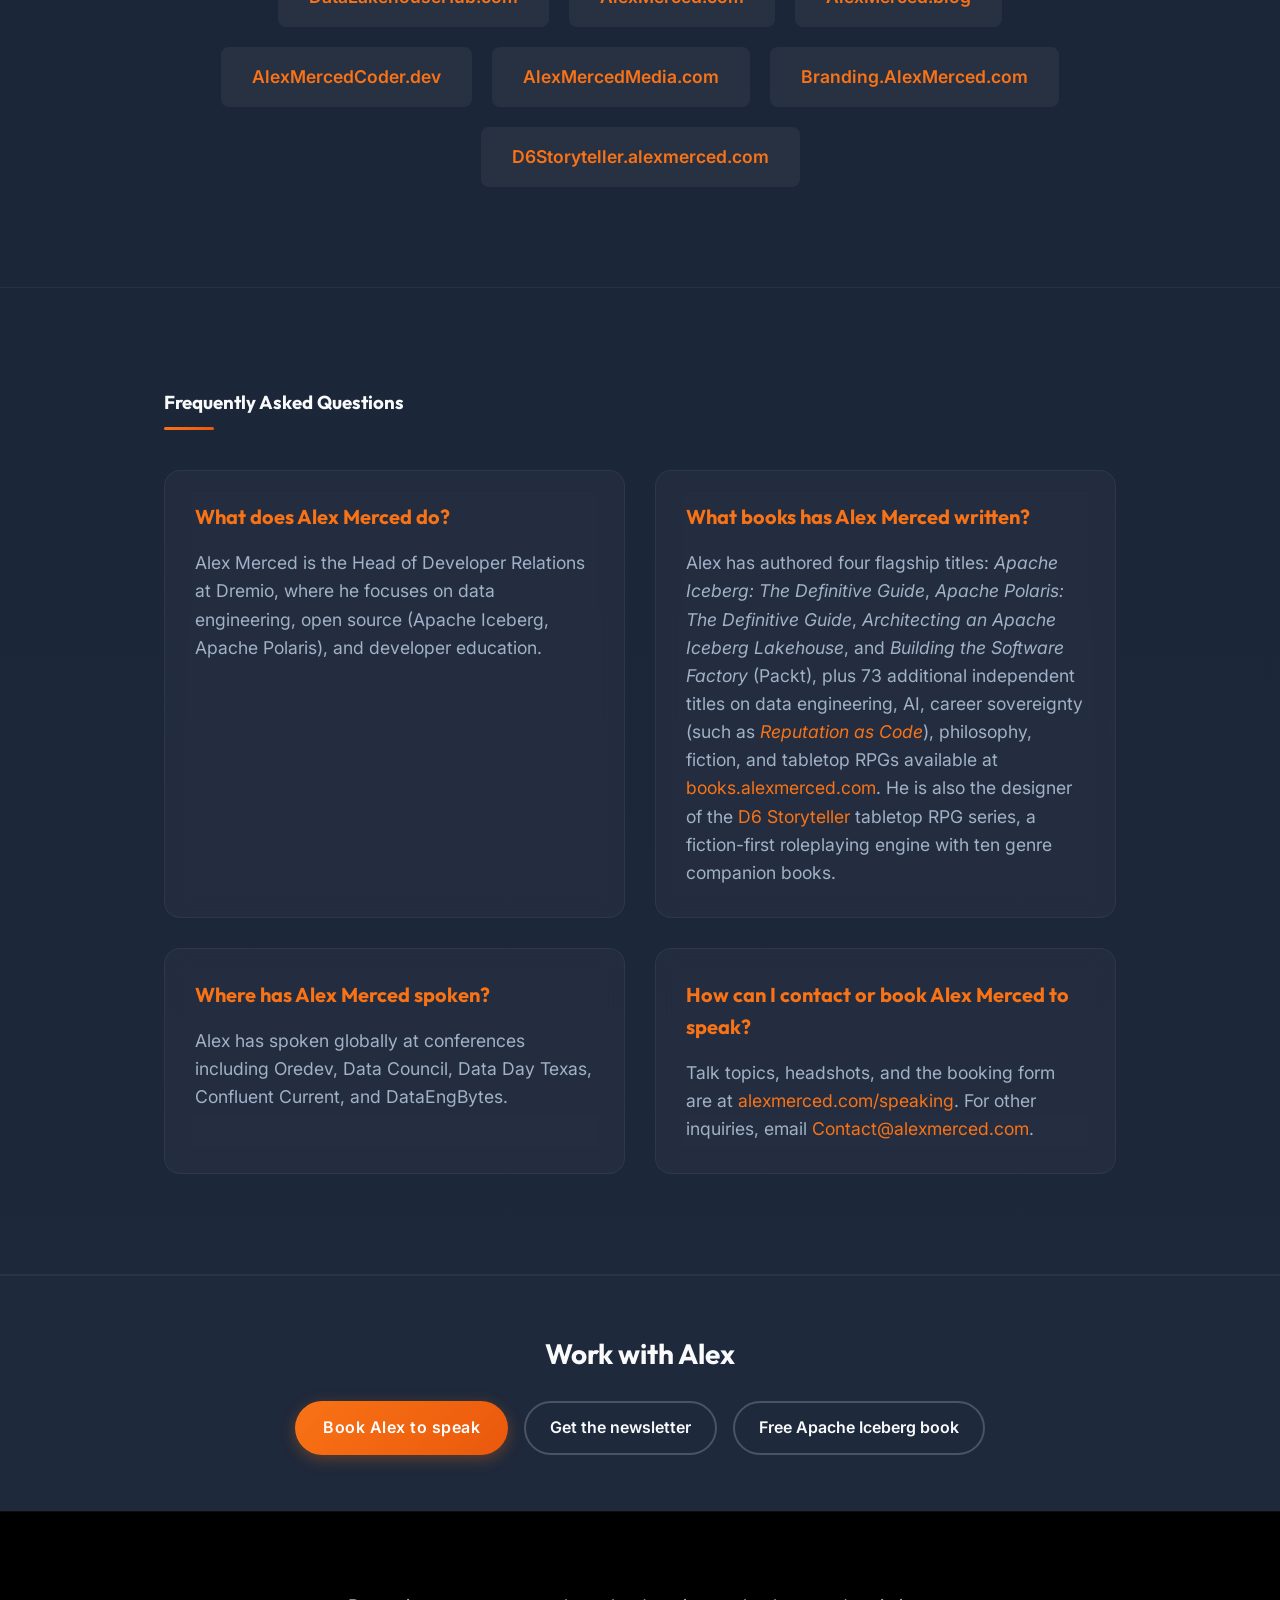
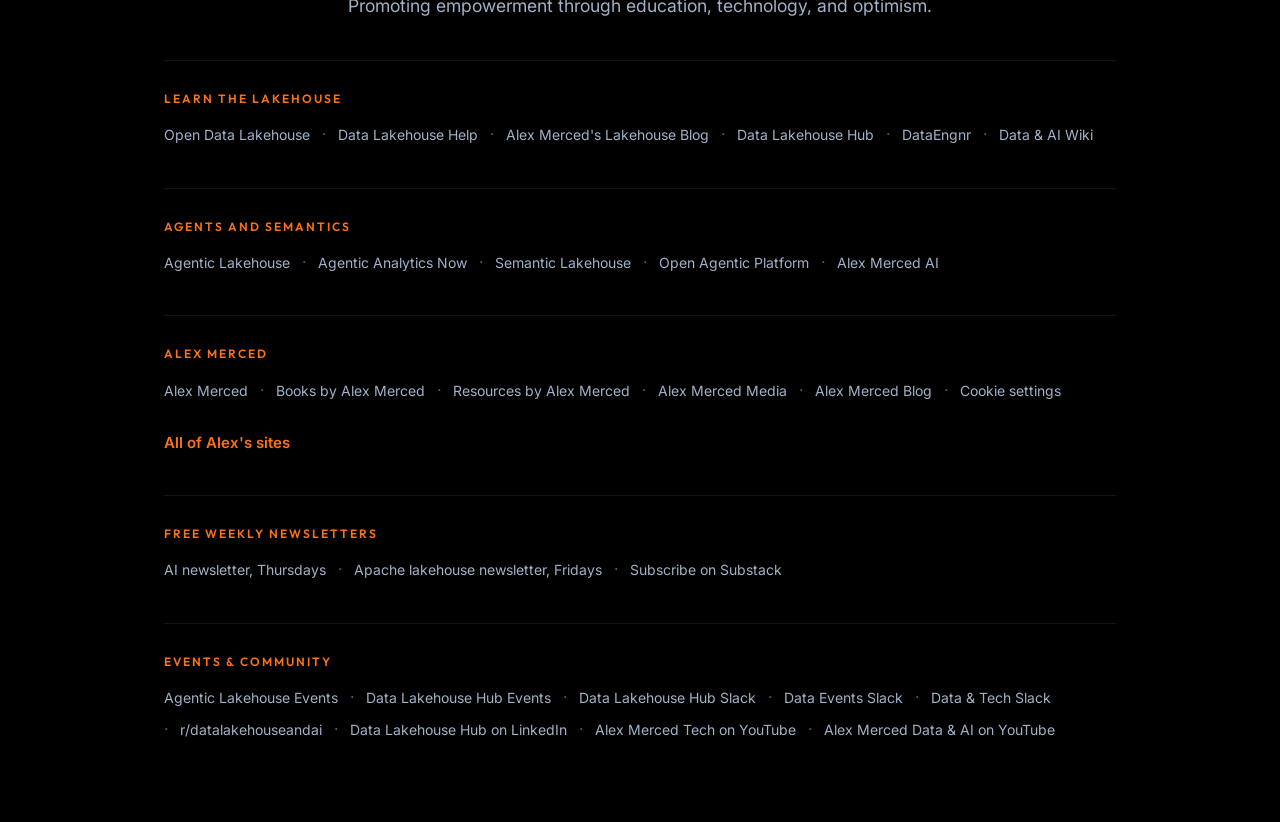
==== commit 3637a4fb: "Regenerate network files: all-sites footer link is now alexmerced.com/network network/network.json r" ====
--- a/index.html
+++ b/index.html
@@ -790,7 +790,7 @@
     <li><a href="#cookie-settings">Cookie settings</a></li>
   </ul>
 </nav>
-<p class="footer-run__all"><a href="https://alexmerced.com/network.html">All of Alex's sites</a></p>
+<p class="footer-run__all"><a href="https://alexmerced.com/network">All of Alex's sites</a></p>
 <!-- network:footer:end -->
             <nav class="footer-run" aria-label="Free weekly newsletters">
               <div class="footer-run__title">Free Weekly Newsletters</div>
